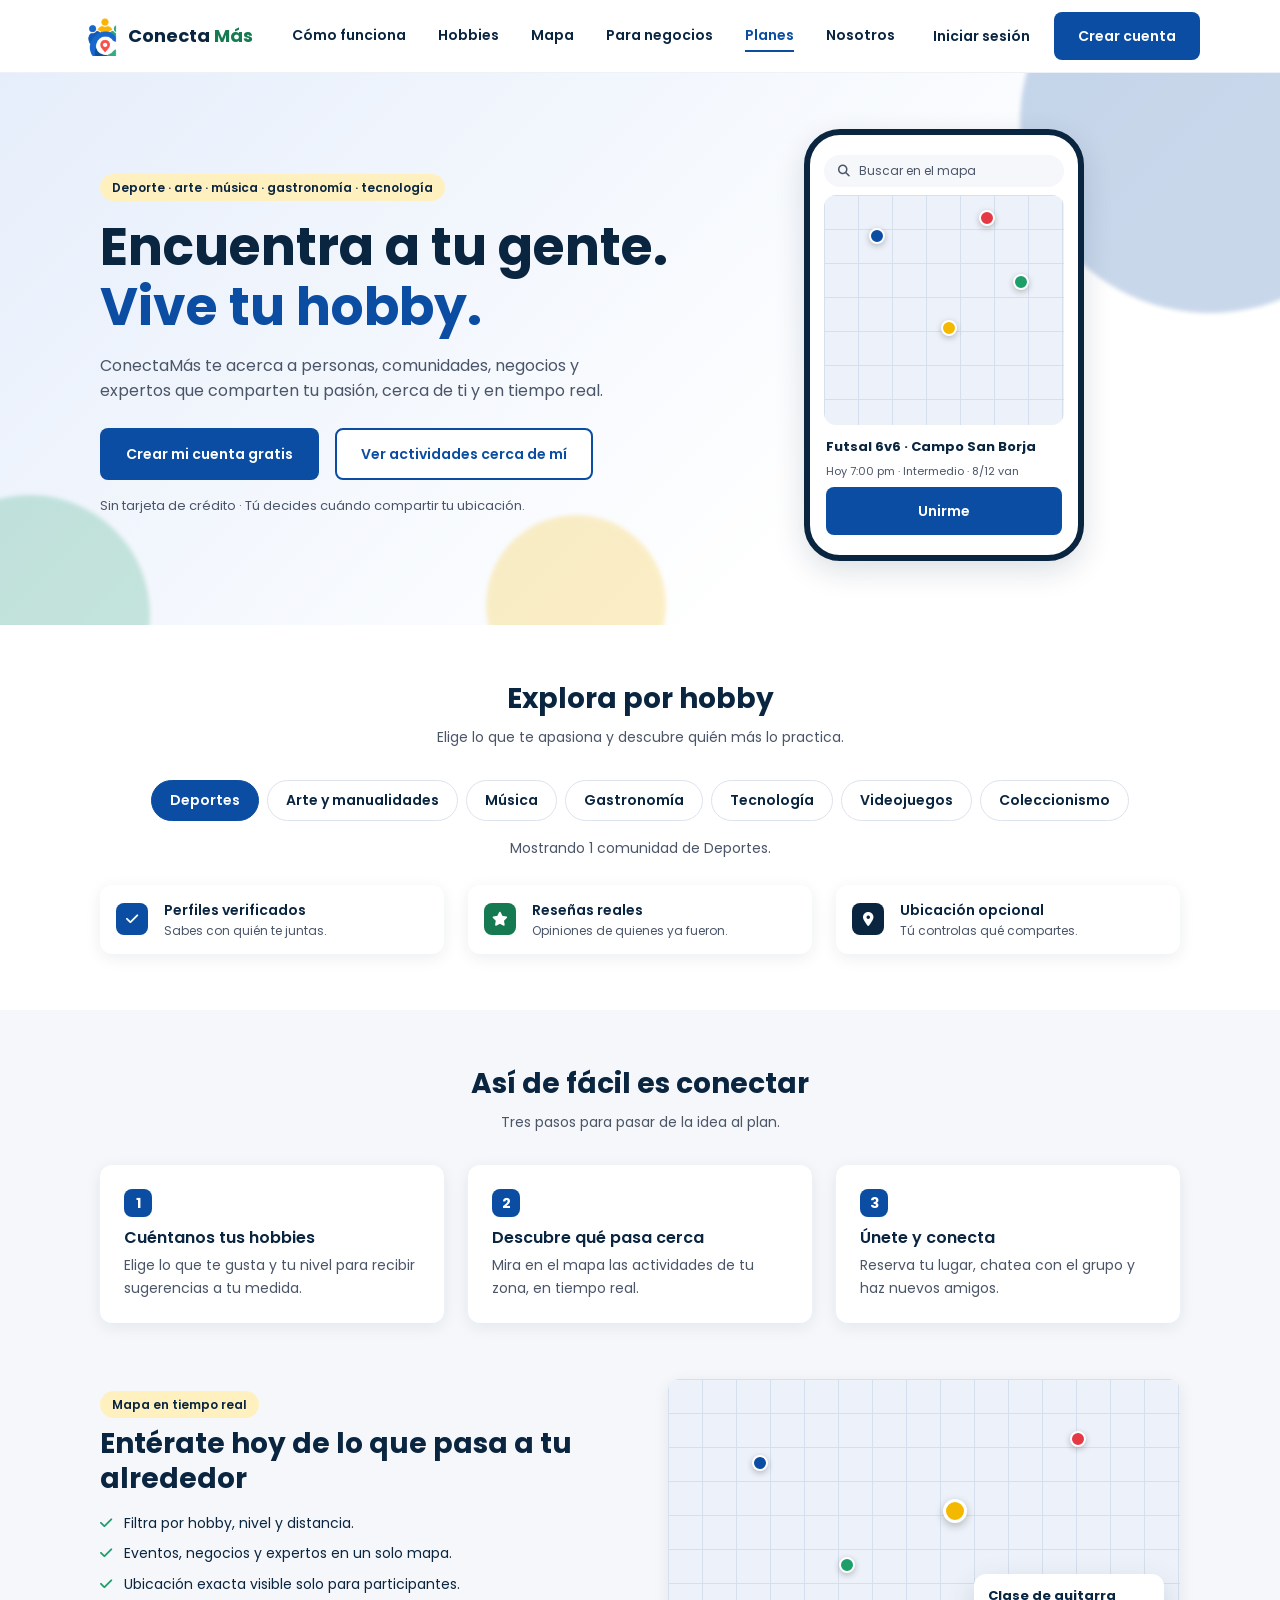
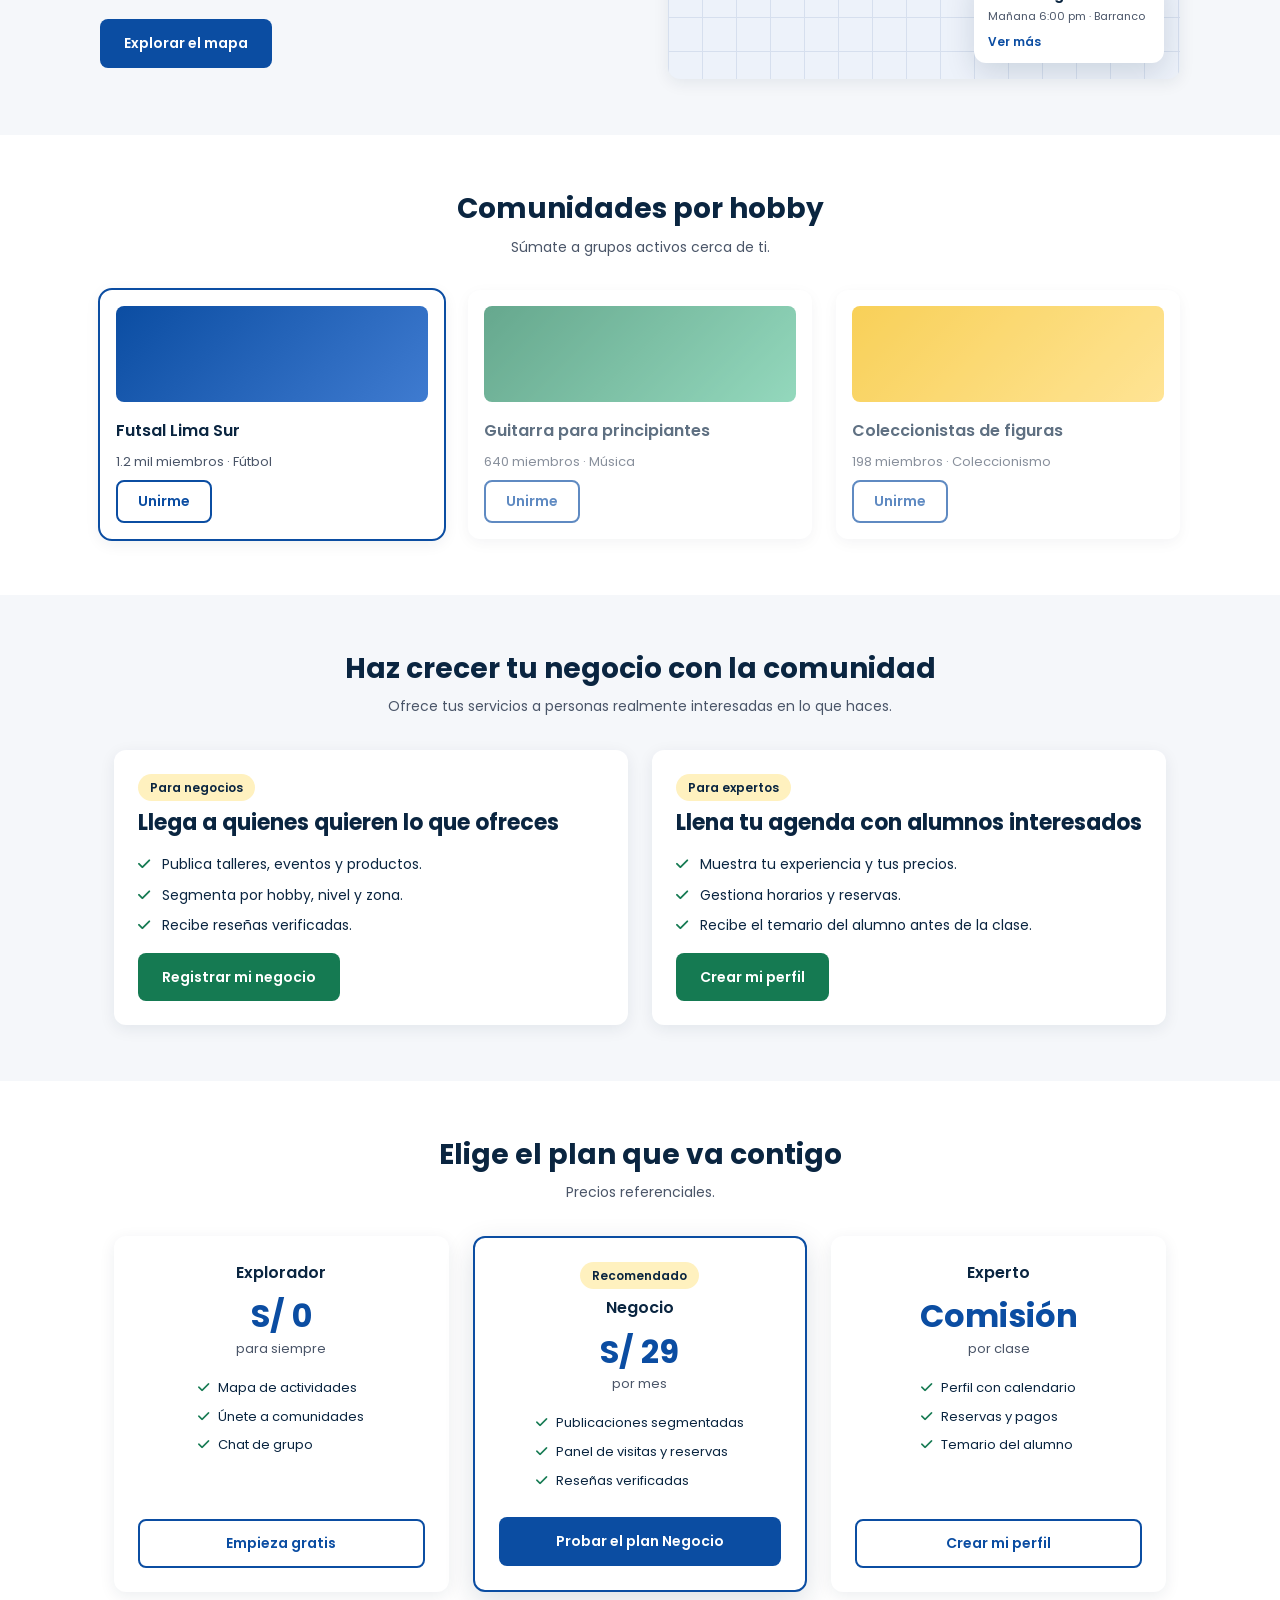
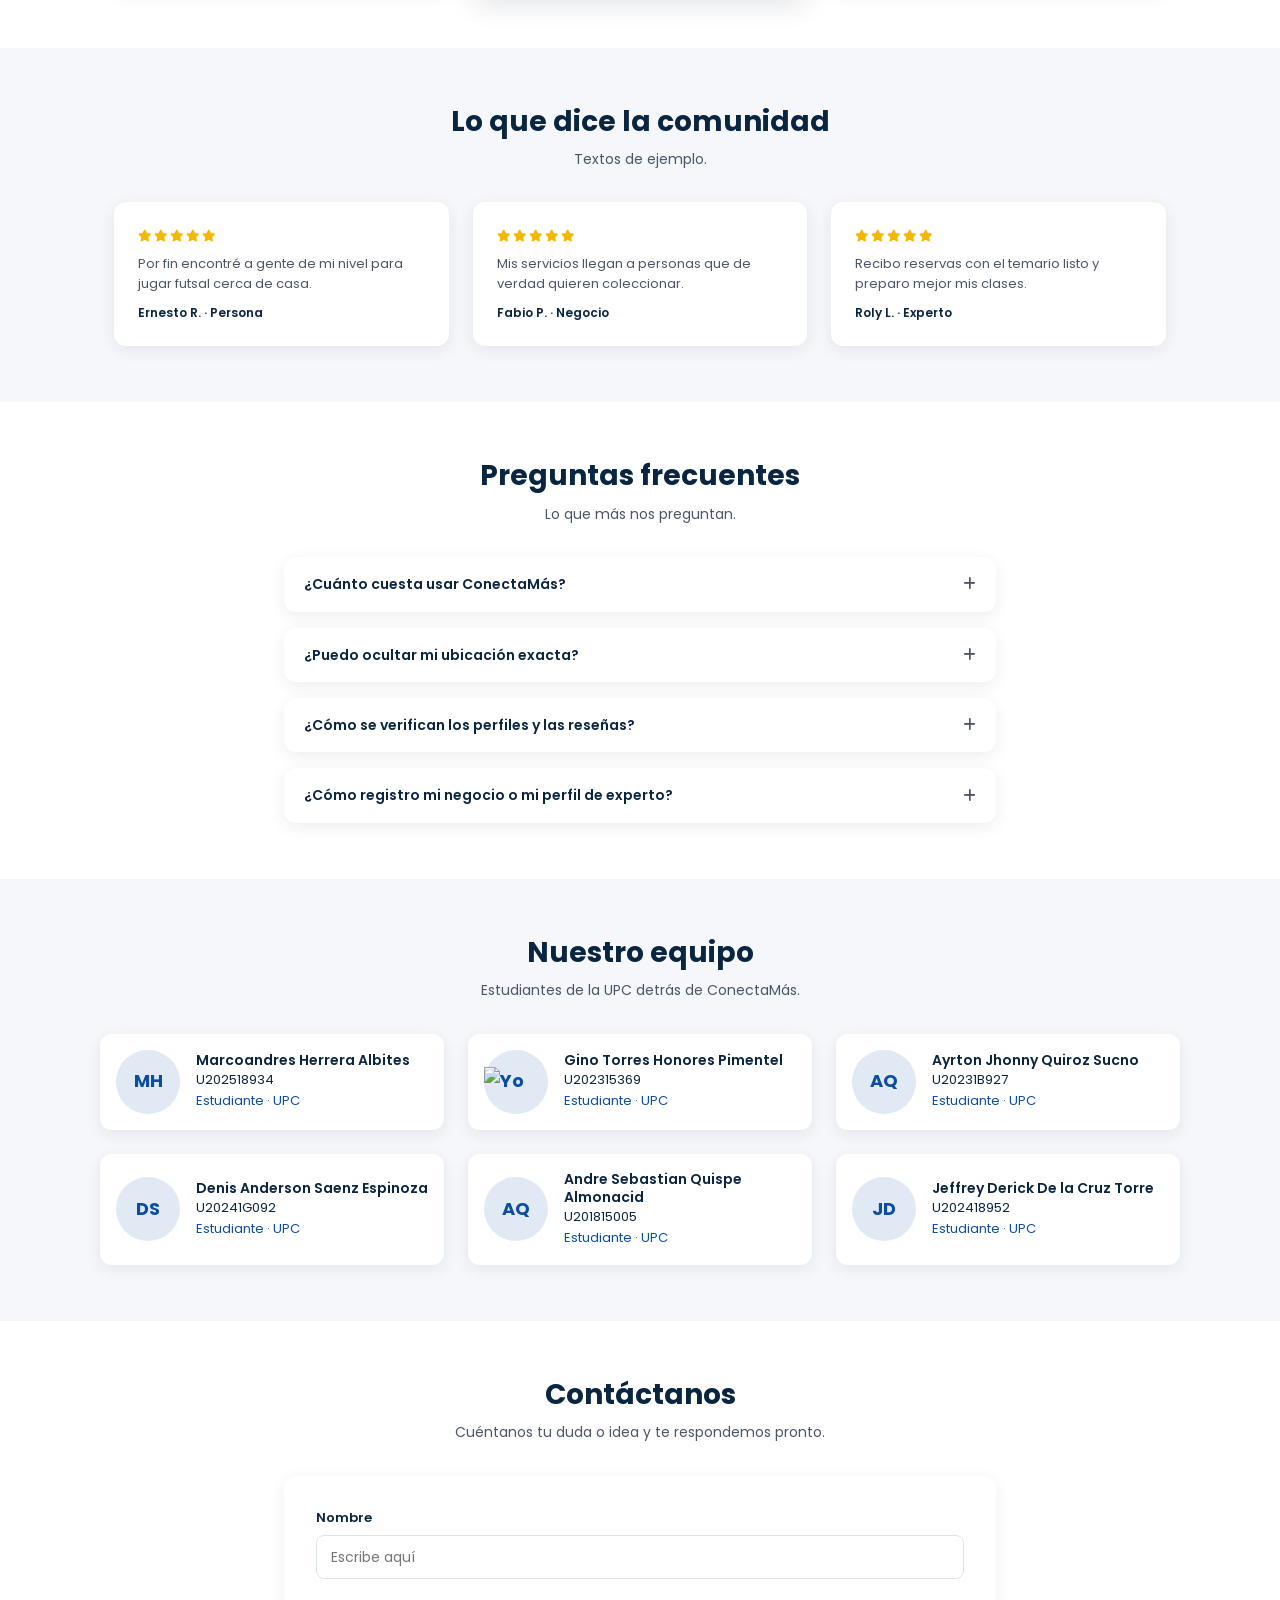
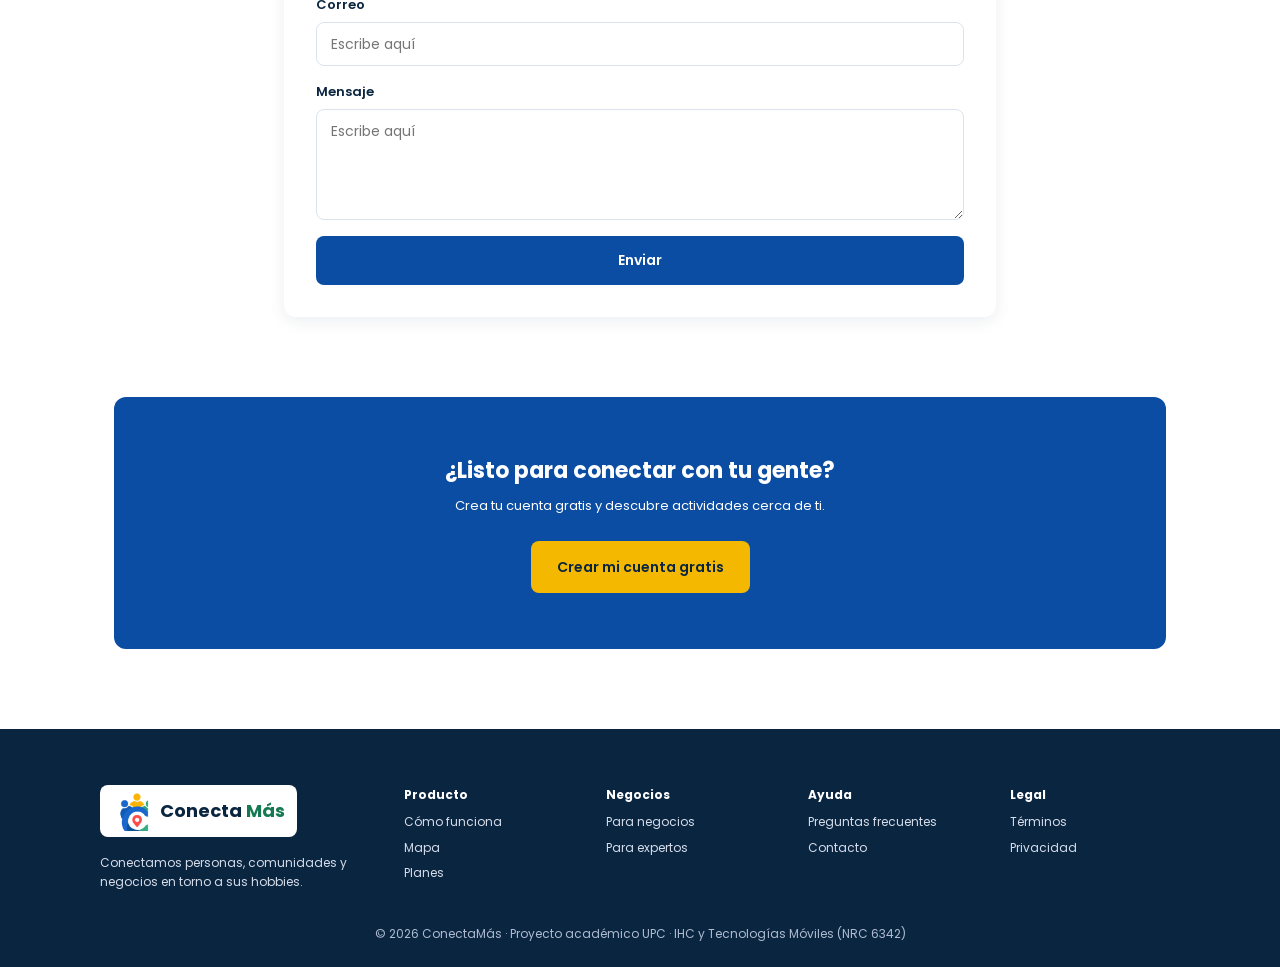
==== index.html @ 8b6cf45e "Update team member information in index.html" ====
<!DOCTYPE html>
<html lang="es">
<head>
  <meta charset="UTF-8">
  <meta name="viewport" content="width=device-width, initial-scale=1">
  <title>ConectaMás | Encuentra a tu gente. Vive tu hobby.</title>
  <meta name="description" content="ConectaMás conecta a personas, comunidades, negocios y expertos que comparten tu pasión, cerca de ti y en tiempo real.">
  <link rel="icon" href="./public/assets/favicon.ico" sizes="any">

  <link rel="preconnect" href="https://fonts.googleapis.com">
  <link rel="preconnect" href="https://fonts.gstatic.com" crossorigin>
  <link href="https://fonts.googleapis.com/css2?family=Poppins:wght@400;600;700&display=swap" rel="stylesheet">
  <link rel="stylesheet" href="https://cdnjs.cloudflare.com/ajax/libs/font-awesome/6.5.1/css/all.min.css">

  <link rel="stylesheet" href="./public/assets/styles/styles.css">
</head>
<body>
  <a class="skip-link" href="#inicio">Saltar al contenido</a>

  <header class="navbar" id="navbar">
    <div class="navbar__inner">
      <a href="#inicio" class="brand" aria-label="ConectaMás, ir al inicio">
        <img src="./public/assets/images/logo-symbol.png" alt="" width="40" height="40">
        <span class="brand__text">Conecta<span>Más</span></span>
      </a>

      <nav class="menu" id="menu" aria-label="Navegación principal">
        <a href="#como-funciona" class="menu__link">Cómo funciona</a>
        <a href="#hobbies" class="menu__link">Hobbies</a>
        <a href="#mapa" class="menu__link">Mapa</a>
        <a href="#negocios" class="menu__link">Para negocios</a>
        <a href="#planes" class="menu__link">Planes</a>
        <a href="#nosotros" class="menu__link">Nosotros</a>
      </nav>

      <div class="navbar__actions">
        <a href="#contacto" class="link-text">Iniciar sesión</a>
        <button class="btn btn--primary" data-open-signup>Crear cuenta</button>
        <button class="hamburger" id="hamburger" aria-label="Abrir menú" aria-expanded="false" aria-controls="menu">
          <i class="fa-solid fa-bars"></i>
        </button>
      </div>
    </div>
  </header>

  <main>

    <section class="hero" id="inicio">
      <span class="blob blob--blue"></span>
      <span class="blob blob--yellow"></span>
      <span class="blob blob--green"></span>

      <div class="container hero__grid">
        <div class="hero__text">
          <span class="pill pill--yellow">Deporte · arte · música · gastronomía · tecnología</span>
          <h1 class="display">Encuentra a tu gente.<br><span class="text-blue">Vive tu hobby.</span></h1>
          <p class="lead">ConectaMás te acerca a personas, comunidades, negocios y expertos que comparten tu pasión, cerca de ti y en tiempo real.</p>
          <div class="hero__cta">
            <button class="btn btn--primary btn--lg" data-open-signup>Crear mi cuenta gratis</button>
            <a href="#mapa" class="btn btn--outline btn--lg">Ver actividades cerca de mí</a>
          </div>
          <p class="small muted">Sin tarjeta de crédito · Tú decides cuándo compartir tu ubicación.</p>
        </div>

        <div class="hero__visual" aria-hidden="true">
          <div class="phone">
            <div class="phone__search"><i class="fa-solid fa-magnifying-glass"></i> Buscar en el mapa</div>
            <div class="phone__map map-grid">
              <span class="pin pin--blue" style="top:18%;left:22%"></span>
              <span class="pin pin--red" style="top:10%;left:68%"></span>
              <span class="pin pin--green" style="top:38%;left:82%"></span>
              <span class="pin pin--yellow" style="top:58%;left:52%"></span>
            </div>
            <div class="phone__card">
              <strong>Futsal 6v6 · Campo San Borja</strong>
              <small>Hoy 7:00 pm · Intermedio · 8/12 van</small>
              <button class="btn btn--primary btn--block" tabindex="-1">Unirme</button>
            </div>
          </div>
        </div>
      </div>
    </section>

    <section class="section section--white" id="hobbies">
      <div class="container">
        <h2 class="section__title">Explora por hobby</h2>
        <p class="section__subtitle">Elige lo que te apasiona y descubre quién más lo practica.</p>

        <div class="chips" role="group" aria-label="Filtrar por hobby" id="hobbyChips">
          <button class="chip is-active" data-hobby="Deportes" aria-pressed="true">Deportes</button>
          <button class="chip" data-hobby="Arte" aria-pressed="false">Arte y manualidades</button>
          <button class="chip" data-hobby="Música" aria-pressed="false">Música</button>
          <button class="chip" data-hobby="Gastronomía" aria-pressed="false">Gastronomía</button>
          <button class="chip" data-hobby="Tecnología" aria-pressed="false">Tecnología</button>
          <button class="chip" data-hobby="Videojuegos" aria-pressed="false">Videojuegos</button>
          <button class="chip" data-hobby="Coleccionismo" aria-pressed="false">Coleccionismo</button>
        </div>
        <p class="chips__result" id="chipResult" aria-live="polite"></p>

        <div class="grid grid--3 benefits">
          <article class="card benefit">
            <span class="benefit__icon benefit__icon--blue"><i class="fa-solid fa-check"></i></span>
            <div><h3>Perfiles verificados</h3><p>Sabes con quién te juntas.</p></div>
          </article>
          <article class="card benefit">
            <span class="benefit__icon benefit__icon--green"><i class="fa-solid fa-star"></i></span>
            <div><h3>Reseñas reales</h3><p>Opiniones de quienes ya fueron.</p></div>
          </article>
          <article class="card benefit">
            <span class="benefit__icon benefit__icon--navy"><i class="fa-solid fa-location-dot"></i></span>
            <div><h3>Ubicación opcional</h3><p>Tú controlas qué compartes.</p></div>
          </article>
        </div>
      </div>
    </section>

    <section class="section section--gray" id="como-funciona">
      <div class="container">
        <h2 class="section__title">Así de fácil es conectar</h2>
        <p class="section__subtitle">Tres pasos para pasar de la idea al plan.</p>

        <div class="grid grid--3">
          <article class="card step">
            <span class="step__num">1</span>
            <h3>Cuéntanos tus hobbies</h3>
            <p>Elige lo que te gusta y tu nivel para recibir sugerencias a tu medida.</p>
          </article>
          <article class="card step">
            <span class="step__num">2</span>
            <h3>Descubre qué pasa cerca</h3>
            <p>Mira en el mapa las actividades de tu zona, en tiempo real.</p>
          </article>
          <article class="card step">
            <span class="step__num">3</span>
            <h3>Únete y conecta</h3>
            <p>Reserva tu lugar, chatea con el grupo y haz nuevos amigos.</p>
          </article>
        </div>

        <div class="grid grid--2 map-block" id="mapa">
          <div>
            <span class="pill pill--yellow">Mapa en tiempo real</span>
            <h2 class="h1">Entérate hoy de lo que pasa a tu alrededor</h2>
            <ul class="checklist">
              <li><i class="fa-solid fa-check"></i> Filtra por hobby, nivel y distancia.</li>
              <li><i class="fa-solid fa-check"></i> Eventos, negocios y expertos en un solo mapa.</li>
              <li><i class="fa-solid fa-check"></i> Ubicación exacta visible solo para participantes.</li>
            </ul>
            <a href="#hobbies" class="btn btn--primary">Explorar el mapa</a>
          </div>

          <div class="map map-grid" id="mapBox">
            <button class="pin pin--blue" style="top:28%;left:18%" data-title="Torneo de ajedrez" data-info="Sábado 4:00 pm · Parque Kennedy" aria-label="Evento: Torneo de ajedrez"></button>
            <button class="pin pin--green" style="top:62%;left:35%" data-title="Cerámica Taller Lima" data-info="Negocio · 2×1 hasta el 30/10" aria-label="Negocio: Cerámica Taller Lima"></button>
            <button class="pin pin--yellow" style="top:44%;left:56%" data-title="Clase de guitarra" data-info="Mañana 6:00 pm · Barranco" aria-label="Experto: Clase de guitarra"></button>
            <button class="pin pin--red" style="top:20%;left:80%" data-title="Punto de encuentro" data-info="Parque de la Exposición" aria-label="Punto de interés"></button>
            <div class="map__card" id="mapCard" aria-live="polite">
              <strong id="mapCardTitle">Clase de guitarra</strong>
              <small id="mapCardInfo">Mañana 6:00 pm · Barranco</small>
              <a href="#comunidades">Ver más</a>
            </div>
          </div>
        </div>
      </div>
    </section>

    <section class="section section--white" id="comunidades">
      <div class="container">
        <h2 class="section__title">Comunidades por hobby</h2>
        <p class="section__subtitle">Súmate a grupos activos cerca de ti.</p>

        <div class="grid grid--3" id="communityGrid">
          <article class="card community" data-hobby="Deportes">
            <div class="community__banner community__banner--blue"></div>
            <div class="community__body">
              <h3>Futsal Lima Sur</h3>
              <p class="small muted">1.2 mil miembros · Fútbol</p>
              <button class="btn btn--outline btn--sm">Unirme</button>
            </div>
          </article>
          <article class="card community" data-hobby="Música">
            <div class="community__banner community__banner--green"></div>
            <div class="community__body">
              <h3>Guitarra para principiantes</h3>
              <p class="small muted">640 miembros · Música</p>
              <button class="btn btn--outline btn--sm">Unirme</button>
            </div>
          </article>
          <article class="card community" data-hobby="Coleccionismo">
            <div class="community__banner community__banner--yellow"></div>
            <div class="community__body">
              <h3>Coleccionistas de figuras</h3>
              <p class="small muted">198 miembros · Coleccionismo</p>
              <button class="btn btn--outline btn--sm">Unirme</button>
            </div>
          </article>
        </div>
      </div>
    </section>

    <section class="section section--gray" id="negocios">
      <div class="container container--md">
        <h2 class="section__title">Haz crecer tu negocio con la comunidad</h2>
        <p class="section__subtitle">Ofrece tus servicios a personas realmente interesadas en lo que haces.</p>

        <div class="grid grid--2">
          <article class="card offer">
            <span class="pill pill--yellow">Para negocios</span>
            <h3 class="h2">Llega a quienes quieren lo que ofreces</h3>
            <ul class="checklist checklist--green">
              <li><i class="fa-solid fa-check"></i> Publica talleres, eventos y productos.</li>
              <li><i class="fa-solid fa-check"></i> Segmenta por hobby, nivel y zona.</li>
              <li><i class="fa-solid fa-check"></i> Recibe reseñas verificadas.</li>
            </ul>
            <a href="#contacto" class="btn btn--green">Registrar mi negocio</a>
          </article>
          <article class="card offer">
            <span class="pill pill--yellow">Para expertos</span>
            <h3 class="h2">Llena tu agenda con alumnos interesados</h3>
            <ul class="checklist checklist--green">
              <li><i class="fa-solid fa-check"></i> Muestra tu experiencia y tus precios.</li>
              <li><i class="fa-solid fa-check"></i> Gestiona horarios y reservas.</li>
              <li><i class="fa-solid fa-check"></i> Recibe el temario del alumno antes de la clase.</li>
            </ul>
            <a href="#contacto" class="btn btn--green">Crear mi perfil</a>
          </article>
        </div>
      </div>
    </section>

    <section class="section section--white" id="planes">
      <div class="container container--md">
        <h2 class="section__title">Elige el plan que va contigo</h2>
        <p class="section__subtitle">Precios referenciales.</p>

        <div class="grid grid--3 plans">
          <article class="card plan">
            <h3>Explorador</h3>
            <p class="plan__price">S/ 0</p>
            <p class="small muted">para siempre</p>
            <ul class="plan__list">
              <li><i class="fa-solid fa-check"></i> Mapa de actividades</li>
              <li><i class="fa-solid fa-check"></i> Únete a comunidades</li>
              <li><i class="fa-solid fa-check"></i> Chat de grupo</li>
            </ul>
            <button class="btn btn--outline btn--block" data-open-signup>Empieza gratis</button>
          </article>

          <article class="card plan plan--featured">
            <span class="pill pill--yellow plan__tag">Recomendado</span>
            <h3>Negocio</h3>
            <p class="plan__price">S/ 29</p>
            <p class="small muted">por mes</p>
            <ul class="plan__list">
              <li><i class="fa-solid fa-check"></i> Publicaciones segmentadas</li>
              <li><i class="fa-solid fa-check"></i> Panel de visitas y reservas</li>
              <li><i class="fa-solid fa-check"></i> Reseñas verificadas</li>
            </ul>
            <a href="#contacto" class="btn btn--primary btn--block">Probar el plan Negocio</a>
          </article>

          <article class="card plan">
            <h3>Experto</h3>
            <p class="plan__price">Comisión</p>
            <p class="small muted">por clase</p>
            <ul class="plan__list">
              <li><i class="fa-solid fa-check"></i> Perfil con calendario</li>
              <li><i class="fa-solid fa-check"></i> Reservas y pagos</li>
              <li><i class="fa-solid fa-check"></i> Temario del alumno</li>
            </ul>
            <a href="#contacto" class="btn btn--outline btn--block">Crear mi perfil</a>
          </article>
        </div>
      </div>
    </section>

    <section class="section section--gray" id="comunidad">
      <div class="container container--md">
        <h2 class="section__title">Lo que dice la comunidad</h2>
        <p class="section__subtitle">Textos de ejemplo.</p>

        <div class="grid grid--3">
          <figure class="card testimonial">
            <div class="stars" aria-label="5 de 5 estrellas"><i class="fa-solid fa-star"></i><i class="fa-solid fa-star"></i><i class="fa-solid fa-star"></i><i class="fa-solid fa-star"></i><i class="fa-solid fa-star"></i></div>
            <blockquote>Por fin encontré a gente de mi nivel para jugar futsal cerca de casa.</blockquote>
            <figcaption>Ernesto R. · Persona</figcaption>
          </figure>
          <figure class="card testimonial">
            <div class="stars" aria-label="5 de 5 estrellas"><i class="fa-solid fa-star"></i><i class="fa-solid fa-star"></i><i class="fa-solid fa-star"></i><i class="fa-solid fa-star"></i><i class="fa-solid fa-star"></i></div>
            <blockquote>Mis servicios llegan a personas que de verdad quieren coleccionar.</blockquote>
            <figcaption>Fabio P. · Negocio</figcaption>
          </figure>
          <figure class="card testimonial">
            <div class="stars" aria-label="5 de 5 estrellas"><i class="fa-solid fa-star"></i><i class="fa-solid fa-star"></i><i class="fa-solid fa-star"></i><i class="fa-solid fa-star"></i><i class="fa-solid fa-star"></i></div>
            <blockquote>Recibo reservas con el temario listo y preparo mejor mis clases.</blockquote>
            <figcaption>Roly L. · Experto</figcaption>
          </figure>
        </div>
      </div>
    </section>

    <section class="section section--white" id="ayuda">
      <div class="container container--sm">
        <h2 class="section__title">Preguntas frecuentes</h2>
        <p class="section__subtitle">Lo que más nos preguntan.</p>

        <div class="faq" id="faq">
          <div class="faq__item">
            <button class="faq__q" aria-expanded="false" aria-controls="faq-1" id="faq-btn-1">¿Cuánto cuesta usar ConectaMás? <i class="fa-solid fa-plus"></i></button>
            <div class="faq__a" id="faq-1" role="region" aria-labelledby="faq-btn-1" hidden><p>Para personas es gratis. Los negocios y expertos pueden elegir un plan según lo que necesiten.</p></div>
          </div>
          <div class="faq__item">
            <button class="faq__q" aria-expanded="false" aria-controls="faq-2" id="faq-btn-2">¿Puedo ocultar mi ubicación exacta? <i class="fa-solid fa-plus"></i></button>
            <div class="faq__a" id="faq-2" role="region" aria-labelledby="faq-btn-2" hidden><p>Sí. Tú decides cuándo compartirla y los demás solo verán una zona aproximada, no tu ubicación exacta.</p></div>
          </div>
          <div class="faq__item">
            <button class="faq__q" aria-expanded="false" aria-controls="faq-3" id="faq-btn-3">¿Cómo se verifican los perfiles y las reseñas? <i class="fa-solid fa-plus"></i></button>
            <div class="faq__a" id="faq-3" role="region" aria-labelledby="faq-btn-3" hidden><p>Enviamos un código a tu correo y a tu teléfono. Las reseñas solo las pueden dejar quienes asistieron a la actividad.</p></div>
          </div>
          <div class="faq__item">
            <button class="faq__q" aria-expanded="false" aria-controls="faq-4" id="faq-btn-4">¿Cómo registro mi negocio o mi perfil de experto? <i class="fa-solid fa-plus"></i></button>
            <div class="faq__a" id="faq-4" role="region" aria-labelledby="faq-btn-4" hidden><p>Crea tu cuenta, elige «Para negocios» o «Para expertos» y completa tu perfil. Si tienes dudas, escríbenos desde Contáctanos.</p></div>
          </div>
        </div>
      </div>
    </section>


    <section class="section section--gray" id="nosotros">
      <div class="container">
        <h2 class="section__title">Nuestro equipo</h2>
        <p class="section__subtitle">Estudiantes de la UPC detrás de ConectaMás.</p>

        <div class="grid grid--3 team">
          <article class="card member"><span class="avatar" aria-hidden="true">MH</span><div><h3>Marcoandres Herrera Albites</h3><p class="small">U202518934</p><p class="small text-blue">Estudiante · UPC</p></div></article>
          <article class="card member"><span class="avatar" aria-hidden="true"><img src="assets/images/Sebastian.png" alt="Yo" width="600"></span><div><h3>Gino Torres Honores Pimentel</h3><p class="small">U202315369</p><p class="small text-blue">Estudiante · UPC</p></div></article>
          <article class="card member"><span class="avatar" aria-hidden="true">AQ</span><div><h3>Ayrton Jhonny Quiroz Sucno</h3><p class="small">U20231B927</p><p class="small text-blue">Estudiante · UPC</p></div></article>
          <article class="card member"><span class="avatar" aria-hidden="true">DS</span><div><h3>Denis Anderson Saenz Espinoza</h3><p class="small">U20241G092</p><p class="small text-blue">Estudiante · UPC</p></div></article>
          <article class="card member"><span class="avatar" aria-hidden="true">AQ</span><div><h3>Andre Sebastian Quispe Almonacid</h3><p class="small">U201815005</p><p class="small text-blue">Estudiante · UPC</p></div></article>
          <article class="card member"><span class="avatar" aria-hidden="true">JD</span><div><h3>Jeffrey Derick De la Cruz Torre</h3><p class="small">U202418952</p><p class="small text-blue">Estudiante · UPC</p></div></article>
        </div>
      </div>
    </section>

    <section class="section section--white" id="contacto">
      <div class="container container--sm">
        <h2 class="section__title">Contáctanos</h2>
        <p class="section__subtitle">Cuéntanos tu duda o idea y te respondemos pronto.</p>

        <form class="card form" id="contactForm" novalidate>
          <div class="field">
            <label for="cName">Nombre</label>
            <input type="text" id="cName" name="nombre" placeholder="Escribe aquí" autocomplete="name" required>
            <small class="field__error" id="cNameErr"></small>
          </div>
          <div class="field">
            <label for="cEmail">Correo</label>
            <input type="email" id="cEmail" name="correo" placeholder="Escribe aquí" autocomplete="email" required>
            <small class="field__error" id="cEmailErr"></small>
          </div>
          <div class="field">
            <label for="cMsg">Mensaje</label>
            <textarea id="cMsg" name="mensaje" rows="4" placeholder="Escribe aquí" required></textarea>
            <small class="field__error" id="cMsgErr"></small>
          </div>
          <button type="submit" class="btn btn--primary btn--block">Enviar</button>
          <p class="form__ok" id="contactOk" role="status" hidden><i class="fa-solid fa-circle-check"></i> ¡Gracias! Recibimos tu mensaje.</p>
        </form>
      </div>
    </section>

    <section class="section section--white section--tight">
      <div class="container container--md">
        <div class="cta-final">
          <h2>¿Listo para conectar con tu gente?</h2>
          <p>Crea tu cuenta gratis y descubre actividades cerca de ti.</p>
          <button class="btn btn--accent btn--lg" data-open-signup>Crear mi cuenta gratis</button>
        </div>
      </div>
    </section>
  </main>


  <footer class="footer">
    <div class="container footer__grid">
      <div class="footer__brand">
        <a href="#inicio" class="brand brand--footer" aria-label="ConectaMás">
          <img src="./public/assets/images/logo-symbol.png" alt="" width="36" height="36">
          <span class="brand__text">Conecta<span>Más</span></span>
        </a>
        <p>Conectamos personas, comunidades y negocios en torno a sus hobbies.</p>
      </div>
      <div>
        <h4>Producto</h4>
        <a href="#como-funciona">Cómo funciona</a>
        <a href="#mapa">Mapa</a>
        <a href="#planes">Planes</a>
      </div>
      <div>
        <h4>Negocios</h4>
        <a href="#negocios">Para negocios</a>
        <a href="#negocios">Para expertos</a>
      </div>
      <div>
        <h4>Ayuda</h4>
        <a href="#ayuda">Preguntas frecuentes</a>
        <a href="#contacto">Contacto</a>
      </div>
      <div>
        <h4>Legal</h4>
        <a href="#inicio">Términos</a>
        <a href="#inicio">Privacidad</a>
      </div>
    </div>
    <p class="footer__copy">© 2026 ConectaMás · Proyecto académico UPC · IHC y Tecnologías Móviles (NRC 6342)</p>
  </footer>

  <dialog class="modal" id="signupModal" aria-labelledby="signupTitle">
    <form class="form" id="signupForm" method="dialog" novalidate>
      <button type="button" class="modal__close" id="signupClose" aria-label="Cerrar"><i class="fa-solid fa-xmark"></i></button>
      <h2 id="signupTitle" class="h1">Crea tu cuenta</h2>
      <div class="field">
        <label for="sName">Nombre completo</label>
        <input type="text" id="sName" placeholder="Escribe aquí" autocomplete="name" required>
        <small class="field__error" id="sNameErr"></small>
      </div>
      <div class="field">
        <label for="sEmail">Correo</label>
        <input type="email" id="sEmail" placeholder="Escribe aquí" autocomplete="email" required>
        <small class="field__error" id="sEmailErr"></small>
      </div>
      <div class="field">
        <label for="sPass">Contraseña</label>
        <input type="password" id="sPass" placeholder="Mínimo 8 caracteres" autocomplete="new-password" required>
        <small class="field__error" id="sPassErr"></small>
      </div>
      <div class="field">
        <label for="sPass2">Confirmar contraseña</label>
        <input type="password" id="sPass2" placeholder="Repite tu contraseña" autocomplete="new-password" required>
        <small class="field__error" id="sPass2Err"></small>
      </div>
      <button type="submit" class="btn btn--primary btn--block">Crear cuenta</button>
      <p class="form__ok" id="signupOk" role="status" hidden><i class="fa-solid fa-circle-check"></i> ¡Listo! Tu cuenta de ejemplo fue creada.</p>
    </form>
  </dialog>

  <script src="./public/assets/scripts/main.js"></script>
</body>
</html>
---- public/assets/styles/styles.css ----
:root {

  --blue: #0B4DA2;
  --blue-light: #3F7BD0;
  --navy: #0A2540;
  --yellow: #F5B800;
  --green: #1E9E6A;
  --green-dark: #157A52;
  --red: #E63946;
  --white: #FFFFFF;
  --gray-light: #F5F7FA;
  --gray-text: #4A5568;
  --border: #DDE3EC;
  --hero-from: #E6EEFB;

  --space-xs: 4px;
  --space-sm: 8px;
  --space-md: 16px;
  --space-lg: 24px;
  --space-xl: 32px;
  --space-2xl: 56px;
  --space-3xl: 80px;


  --radius: 8px;
  --radius-card: 12px;
  --shadow: 0 4px 16px rgba(10, 37, 64, .08);
  --shadow-lg: 0 10px 30px rgba(10, 37, 64, .14);
  --transition: 250ms ease;
}


*, *::before, *::after { box-sizing: border-box; }
html { scroll-behavior: smooth; scroll-padding-top: 80px; }
body {
  margin: 0;
  font-family: 'Poppins', system-ui, -apple-system, 'Segoe UI', Roboto, sans-serif;
  font-size: 16px;
  line-height: 1.6;
  color: var(--navy);
  background: var(--white);
  -webkit-font-smoothing: antialiased;
}
img { max-width: 100%; height: auto; display: block; }
h1, h2, h3, h4, p, ul, figure, blockquote { margin: 0; }
ul { padding: 0; list-style: none; }
a { color: var(--blue); }
button, input, textarea { font: inherit; color: inherit; }
button { cursor: pointer; }
:focus-visible { outline: 3px solid var(--yellow); outline-offset: 2px; }

.skip-link {
  position: absolute; left: -999px; top: 8px; z-index: 200;
  background: var(--navy); color: #fff; padding: 8px 16px; border-radius: var(--radius);
}
.skip-link:focus { left: 8px; }


.container { width: 100%; max-width: 1240px; margin: 0 auto; padding: 0 var(--space-3xl); }
.container--md { max-width: 1100px; padding: 0 var(--space-lg); }
.container--sm { max-width: 760px; padding: 0 var(--space-lg); }
.text-blue { color: var(--blue); }
.muted { color: var(--gray-text); }
.small { font-size: 13px; }


.display { font-size: 52px; line-height: 60px; font-weight: 700; margin: var(--space-md) 0; }
.h1 { font-size: 34px; line-height: 1.25; font-weight: 700; }
.h2 { font-size: 22px; line-height: 1.3; font-weight: 700; margin: var(--space-sm) 0 var(--space-md); }
h3 { font-size: 16px; font-weight: 600; }
.lead { font-size: 16px; color: var(--gray-text); max-width: 520px; margin-bottom: var(--space-lg); }


.btn {
  display: inline-flex; align-items: center; justify-content: center;
  min-height: 44px; padding: 11px 22px;
  font-weight: 600; font-size: 14px; text-decoration: none;
  border: 2px solid transparent; border-radius: var(--radius);
  transition: background var(--transition), transform var(--transition), box-shadow var(--transition), color var(--transition);
}
.btn:hover { transform: translateY(-1px); box-shadow: var(--shadow); }
.btn:active { transform: translateY(0); }
.btn--primary { background: var(--blue); color: #fff; }
.btn--primary:hover { background: #0a4390; }
.btn--green { background: var(--green-dark); color: #fff; }
.btn--green:hover { background: #106342; }
.btn--outline { background: #fff; color: var(--blue); border-color: var(--blue); }
.btn--outline:hover { background: #EEF4FD; }
.btn--accent { background: var(--yellow); color: var(--navy); }
.btn--accent:hover { background: #ffc61a; }
.btn--lg { padding: 13px 24px; font-size: 14px; }
.btn--sm { padding: 8px 20px; min-height: 40px; }
.btn--block { width: 100%; }

.link-text { font-weight: 600; font-size: 14px; color: var(--navy); text-decoration: none; }
.link-text:hover { text-decoration: underline; color: var(--blue-light); }

.pill {
  display: inline-block; padding: 4px 12px; border-radius: 999px;
  font-size: 12px; font-weight: 600;
}
.pill--yellow { background: #FFF1BF; color: var(--navy); }


.navbar {
  position: sticky; top: 0; z-index: 100;
  background: #fff; border-bottom: 1px solid #EEF1F6;
}
.navbar__inner {
  max-width: 1440px; margin: 0 auto; padding: 12px var(--space-3xl);
  display: flex; align-items: center; justify-content: space-between; gap: var(--space-lg);
}
.brand { display: flex; align-items: center; gap: var(--space-sm); text-decoration: none; }
.brand img { width: 40px; height: 40px; object-fit: contain; }
.brand__text { font-weight: 700; font-size: 18px; color: var(--navy); }
.brand__text span { color: var(--green-dark); margin-left: 4px; }

.menu { display: flex; gap: var(--space-xl); }
.menu__link {
  font-size: 14px; font-weight: 600; color: var(--navy); text-decoration: none;
  padding: 4px 0; border-bottom: 2px solid transparent; transition: color var(--transition);
}
.menu__link:hover { color: var(--blue-light); text-decoration: underline; }
.menu__link.is-active { color: var(--blue); border-bottom-color: var(--blue); }

.navbar__actions { display: flex; align-items: center; gap: var(--space-lg); }
.hamburger {
  display: none; background: none; border: 0; font-size: 22px;
  width: 44px; height: 44px; border-radius: var(--radius); color: var(--navy);
}


.hero {
  position: relative; overflow: hidden;
  background: linear-gradient(135deg, var(--hero-from) 0%, #fff 70%);
  padding: var(--space-2xl) 0 64px;
}
.hero__grid { position: relative; z-index: 1; display: grid; grid-template-columns: 1.1fr .9fr; align-items: center; gap: var(--space-xl); }
.hero__cta { display: flex; flex-wrap: wrap; gap: var(--space-md); margin-bottom: var(--space-md); }

.blob { position: absolute; border-radius: 50%; filter: blur(2px); opacity: .22; z-index: 0; }
.blob--blue { width: 380px; height: 380px; background: var(--blue); right: -120px; top: -140px; }
.blob--yellow { width: 180px; height: 180px; background: var(--yellow); left: 38%; bottom: -70px; }
.blob--green { width: 240px; height: 240px; background: var(--green); left: -90px; bottom: -110px; }


.hero__visual { display: flex; justify-content: center; }
.phone {
  width: 280px; padding: 14px; background: #fff;
  border: 6px solid var(--navy); border-radius: 36px; box-shadow: var(--shadow-lg);
  display: flex; flex-direction: column; gap: var(--space-sm);
}
.phone__search {
  background: var(--gray-light); border-radius: 999px; padding: 6px 14px;
  font-size: 12px; color: var(--gray-text); margin-top: 6px;
}
.phone__search i { margin-right: 6px; }
.phone__map { position: relative; height: 230px; border-radius: var(--radius-card); }
.phone__card { display: flex; flex-direction: column; gap: 6px; padding: 4px 2px 6px; }
.phone__card strong { font-size: 13px; }
.phone__card small { font-size: 11px; color: var(--gray-text); }


.map-grid {
  background-color: #EDF2FA;
  background-image:
    linear-gradient(#D6DFEE 1px, transparent 1px),
    linear-gradient(90deg, #D6DFEE 1px, transparent 1px);
  background-size: 34px 34px;
}
.pin {
  position: absolute; width: 16px; height: 16px; padding: 0;
  border-radius: 50%; border: 2px solid #fff; box-shadow: 0 2px 6px rgba(0,0,0,.25);
  transform: translate(-50%, -50%);
}
.pin--blue { background: var(--blue); }
.pin--green { background: var(--green); }
.pin--yellow { background: var(--yellow); }
.pin--red { background: var(--red); }
button.pin { transition: transform var(--transition); }
button.pin:hover, button.pin.is-active { transform: translate(-50%, -50%) scale(1.5); }

.section { padding: var(--space-2xl) 0; }
.section--tight { padding: var(--space-lg) 0 var(--space-3xl); }
.section--white { background: #fff; }
.section--gray { background: var(--gray-light); }
.section__title { font-size: 28px; line-height: 1.3; font-weight: 700; text-align: center; }
.section__subtitle { text-align: center; color: var(--gray-text); font-size: 14px; margin: var(--space-sm) 0 var(--space-xl); }

.grid { display: grid; gap: var(--space-lg); }
.grid--2 { grid-template-columns: repeat(2, 1fr); }
.grid--3 { grid-template-columns: repeat(3, 1fr); }

.card { background: #fff; border-radius: var(--radius-card); box-shadow: var(--shadow); padding: var(--space-lg); }

.chips { display: flex; flex-wrap: wrap; justify-content: center; gap: var(--space-sm); }
.chip {
  padding: 8px 18px; border-radius: 999px; background: #fff; color: var(--navy);
  border: 1px solid var(--border); font-size: 14px; font-weight: 600;
  transition: all var(--transition);
}
.chip:hover { border-color: var(--blue); }
.chip.is-active { background: var(--blue); border-color: var(--blue); color: #fff; }
.chips__result { text-align: center; min-height: 24px; margin: var(--space-md) 0 var(--space-lg); font-size: 14px; color: var(--gray-text); }

.benefit { display: flex; align-items: center; gap: var(--space-md); padding: 14px var(--space-md); }
.benefit h3 { font-size: 14px; }
.benefit p { font-size: 12px; color: var(--gray-text); }
.benefit__icon {
  flex: none; width: 32px; height: 32px; border-radius: var(--radius);
  display: grid; place-items: center; color: #fff; font-size: 14px;
}
.benefit__icon--blue { background: var(--blue); }
.benefit__icon--green { background: var(--green-dark); }
.benefit__icon--navy { background: var(--navy); }

.step__num {
  display: inline-grid; place-items: center; width: 28px; height: 28px;
  background: var(--blue); color: #fff; border-radius: var(--radius);
  font-weight: 700; font-size: 14px; margin-bottom: var(--space-sm);
}
.step p { font-size: 14px; color: var(--gray-text); margin-top: 4px; }

.map-block { align-items: center; margin-top: var(--space-2xl); gap: var(--space-2xl); }
.map-block .h1 { font-size: 28px; margin: var(--space-sm) 0 var(--space-md); }
.checklist { display: grid; gap: var(--space-sm); margin-bottom: var(--space-lg); font-size: 14px; }
.checklist i { color: var(--green); margin-right: var(--space-sm); }
.checklist--green i { color: var(--green-dark); }
.map { position: relative; height: 300px; border-radius: var(--radius-card); box-shadow: var(--shadow); overflow: hidden; }
.map__card {
  position: absolute; right: 16px; bottom: 16px; width: 190px;
  background: #fff; border-radius: var(--radius-card); box-shadow: var(--shadow-lg);
  padding: 12px 14px; display: flex; flex-direction: column; gap: 2px;
}
.map__card strong { font-size: 13px; }
.map__card small { font-size: 11px; color: var(--gray-text); }
.map__card a { font-size: 12px; font-weight: 600; text-decoration: none; margin-top: 4px; }
.map__card a:hover { text-decoration: underline; color: var(--blue-light); }

.community { padding: 0; overflow: hidden; display: flex; flex-direction: column; transition: transform var(--transition), box-shadow var(--transition); }
.community:hover { transform: translateY(-3px); box-shadow: var(--shadow-lg); }
.community.is-dimmed { opacity: .65; }
.community.is-match { outline: 2px solid var(--blue); }
.community__banner { height: 96px; margin: var(--space-md) var(--space-md) 0; border-radius: var(--radius); }
.community__banner--blue { background: linear-gradient(135deg, #0B4DA2, #3F7BD0); }
.community__banner--green { background: linear-gradient(135deg, #157A52, #5BC49A); }
.community__banner--yellow { background: linear-gradient(135deg, #F5B800, #FFD65C); }
.community__body { padding: var(--space-md); display: flex; flex-direction: column; gap: var(--space-sm); align-items: flex-start; }


.offer { display: flex; flex-direction: column; align-items: flex-start; }
.offer .btn { margin-top: auto; }
.offer .checklist { margin-bottom: var(--space-md); }


.plans { align-items: stretch; }
.plan { text-align: center; display: flex; flex-direction: column; align-items: center; gap: 2px; position: relative; padding: var(--space-lg); }
.plan__price { font-size: 32px; font-weight: 700; color: var(--blue); line-height: 1.3; margin-top: var(--space-sm); }
.plan__list { display: grid; gap: var(--space-sm); font-size: 13px; margin: var(--space-md) 0 var(--space-lg); text-align: left; }
.plan__list i { color: var(--green-dark); margin-right: 6px; }
.plan .btn { margin-top: auto; }
.plan--featured { border: 2px solid var(--blue); box-shadow: var(--shadow-lg); }
.plan__tag { margin-bottom: 4px; }

.testimonial { display: flex; flex-direction: column; gap: var(--space-sm); }
.stars { color: var(--yellow); font-size: 12px; letter-spacing: 2px; }
.testimonial blockquote { font-size: 13px; color: var(--gray-text); }
.testimonial figcaption { font-size: 12px; font-weight: 600; margin-top: auto; }


.faq { display: grid; gap: var(--space-md); }
.faq__item { background: #fff; border-radius: var(--radius-card); box-shadow: var(--shadow); }
.faq__q {
  width: 100%; display: flex; justify-content: space-between; align-items: center; gap: var(--space-md);
  background: none; border: 0; text-align: left; padding: 16px 20px;
  font-weight: 600; font-size: 14px; border-radius: var(--radius-card);
}
.faq__q i { transition: transform var(--transition); color: var(--gray-text); }
.faq__q[aria-expanded="true"] i { transform: rotate(45deg); color: var(--blue); }
.faq__a { padding: 0 20px 16px; font-size: 14px; color: var(--gray-text); }

.member { display: flex; align-items: center; gap: var(--space-md); padding: var(--space-md); }
.member h3 { font-size: 14px; line-height: 1.35; }
.avatar {
  flex: none; width: 64px; height: 64px; border-radius: 50%;
  display: grid; place-items: center;
  background: #E1E9F5; color: var(--blue); font-weight: 700; font-size: 18px;
}

.form { position: relative; display: grid; gap: var(--space-md); }
.card.form { padding: var(--space-xl); }
.field { display: grid; gap: 6px; }
.field label { font-weight: 600; font-size: 13px; }
.field input, .field textarea {
  width: 100%; padding: 10px 14px; background: #fff;
  border: 1px solid var(--border); border-radius: var(--radius); font-size: 14px;
  transition: border-color var(--transition), box-shadow var(--transition);
}
.field textarea { resize: vertical; min-height: 110px; }
.field input:focus, .field textarea:focus { outline: none; border-color: var(--blue); box-shadow: 0 0 0 3px rgba(11,77,162,.18); }
.field.has-error input, .field.has-error textarea { border-color: #C62F3B; }
.field__error { display: none; color: #C62F3B; font-size: 12px; font-weight: 600; }
.field.has-error .field__error { display: block; }
.field.has-error .field__error::before { content: "⚠ "; }
.form__ok { color: var(--green-dark); font-weight: 600; font-size: 14px; text-align: center; }


.cta-final { background: var(--blue); color: #fff; text-align: center; border-radius: var(--radius-card); padding: var(--space-2xl) var(--space-lg); }
.cta-final h2 { font-size: 22px; font-weight: 700; }
.cta-final p { font-size: 13px; margin: var(--space-sm) 0 var(--space-lg); }


.footer { background: var(--navy); color: #fff; padding: var(--space-2xl) 0 var(--space-lg); }
.footer__grid { display: grid; grid-template-columns: 1.6fr 1fr 1fr 1fr 1fr; gap: var(--space-xl); }
.footer__brand p { font-size: 12px; margin-top: var(--space-md); max-width: 260px; color: #D5DDEA; }
.brand--footer { background: #fff; padding: 6px 12px; border-radius: var(--radius); width: fit-content; }
.footer h4 { font-size: 12px; font-weight: 700; margin-bottom: var(--space-sm); }
.footer a:not(.brand) { display: block; color: #D5DDEA; font-size: 12px; text-decoration: none; margin-bottom: 6px; }
.footer a:not(.brand):hover { text-decoration: underline; color: #fff; }
.footer__copy { text-align: center; font-size: 12px; color: #AEBBD0; margin-top: var(--space-xl); padding: 0 var(--space-md); }

.modal { border: 0; border-radius: var(--radius-card); padding: var(--space-xl); width: min(440px, calc(100% - 32px)); box-shadow: var(--shadow-lg); color: var(--navy); }
.modal::backdrop { background: rgba(10, 37, 64, .55); }
.modal .h1 { text-align: center; margin-bottom: var(--space-sm); font-size: 28px; }
.modal__close { position: absolute; right: -12px; top: -12px; width: 40px; height: 40px; border: 0; background: none; font-size: 18px; color: var(--gray-text); }


@media (max-width: 1239px) {
  .container, .navbar__inner { padding-left: var(--space-xl); padding-right: var(--space-xl); }
  .container--md, .container--sm { padding-left: var(--space-lg); padding-right: var(--space-lg); }
  .menu { gap: var(--space-md); }
  .navbar__actions { gap: var(--space-md); }
}

@media (max-width: 1023px) {
  .hamburger { display: grid; place-items: center; }
  .navbar__inner { flex-wrap: wrap; }
  .menu {
    display: none; order: 3; width: 100%; flex-direction: column; gap: 0;
    padding-top: var(--space-sm);
  }
  .menu.is-open { display: flex; }
  .menu__link { padding: 12px 4px; border-bottom: 1px solid #EEF1F6; }
  .menu__link.is-active { border-bottom-color: var(--blue); }
  .link-text { display: none; }

  .hero__grid { grid-template-columns: 1fr; }
  .hero__visual { margin-top: var(--space-lg); }
  .grid--2, .grid--3 { grid-template-columns: 1fr; }
  .footer__grid { grid-template-columns: 1fr 1fr; }
  .footer__brand { grid-column: 1 / -1; }
}

@media (max-width: 767px) {
  .container, .navbar__inner { padding-left: var(--space-md); padding-right: var(--space-md); }
  .display { font-size: 38px; line-height: 46px; }
  .section__title { font-size: 24px; }
  .section { padding: 40px 0; }
  .hero__cta .btn { width: 100%; }
  .map { height: 260px; }
  .map__card { width: 170px; }
}

@media (prefers-reduced-motion: reduce) {
  html { scroll-behavior: auto; }
  *, *::before, *::after { transition: none !important; animation: none !important; }
}
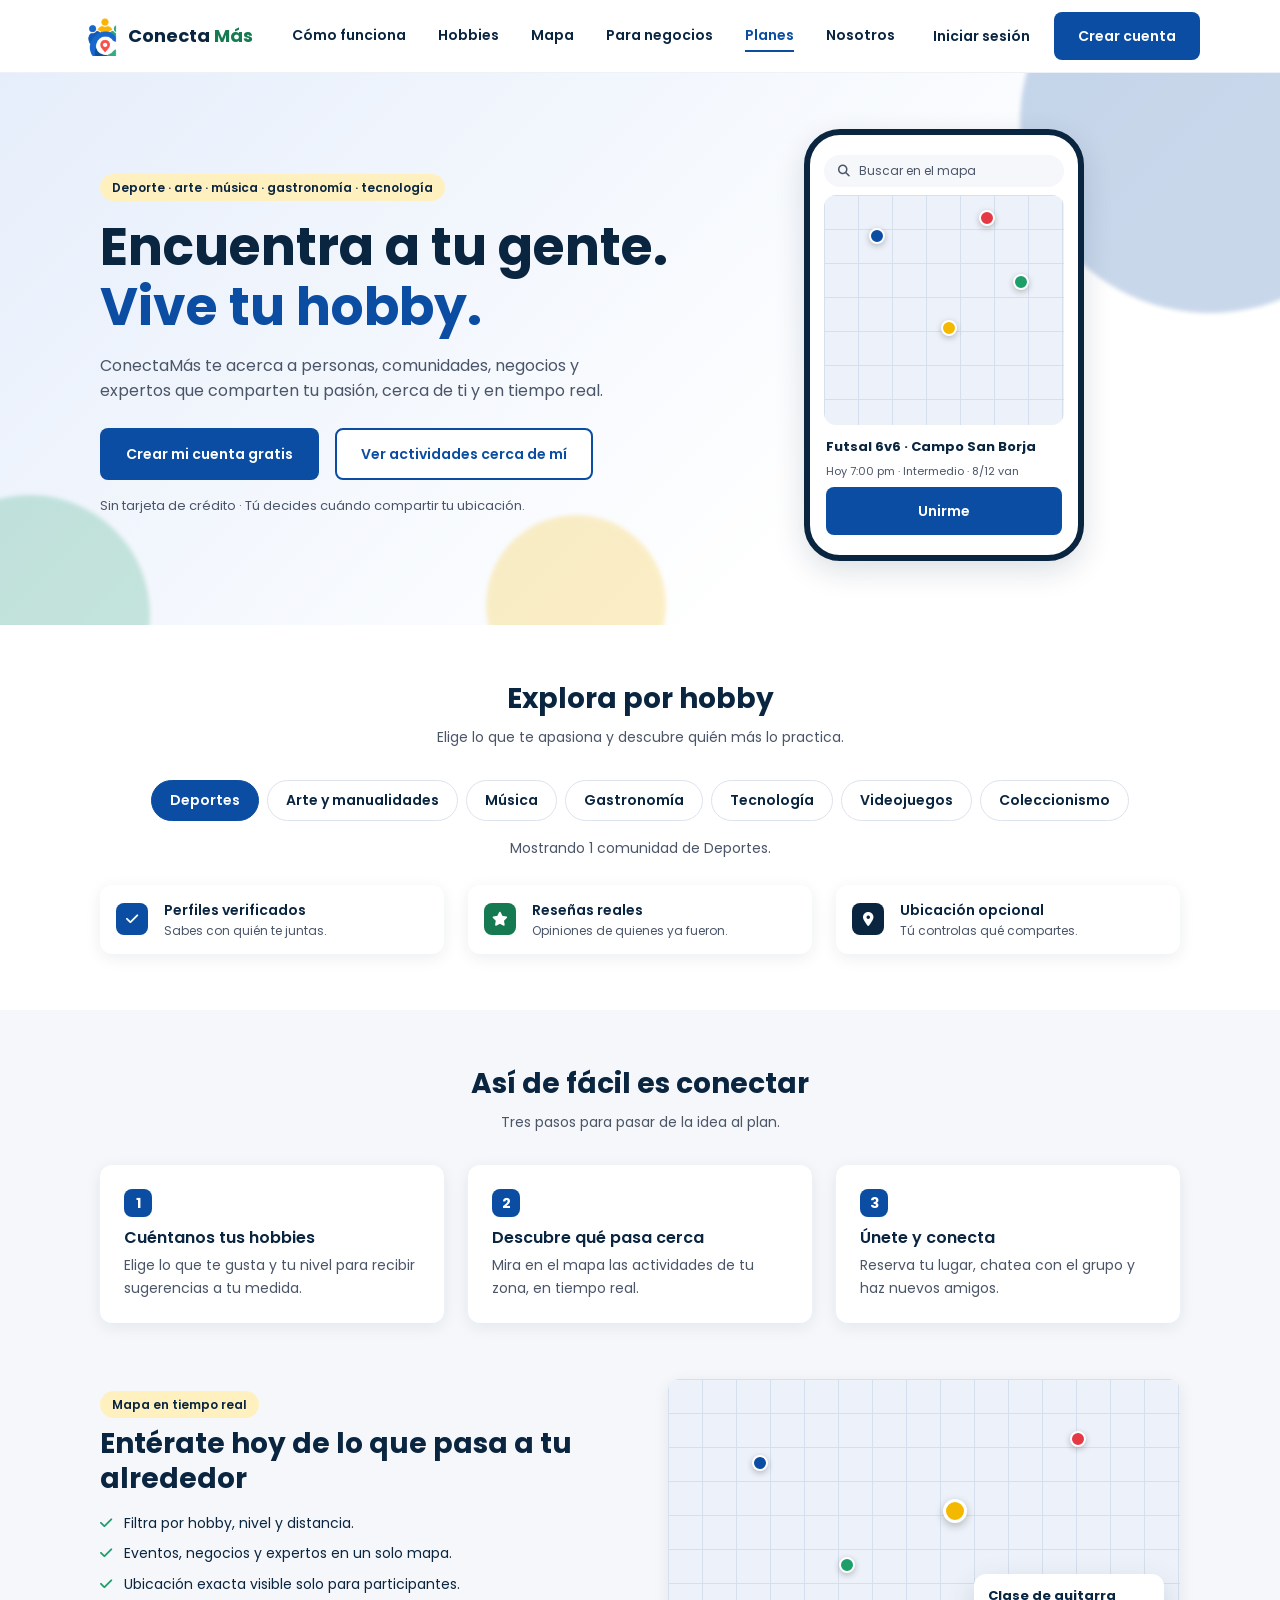
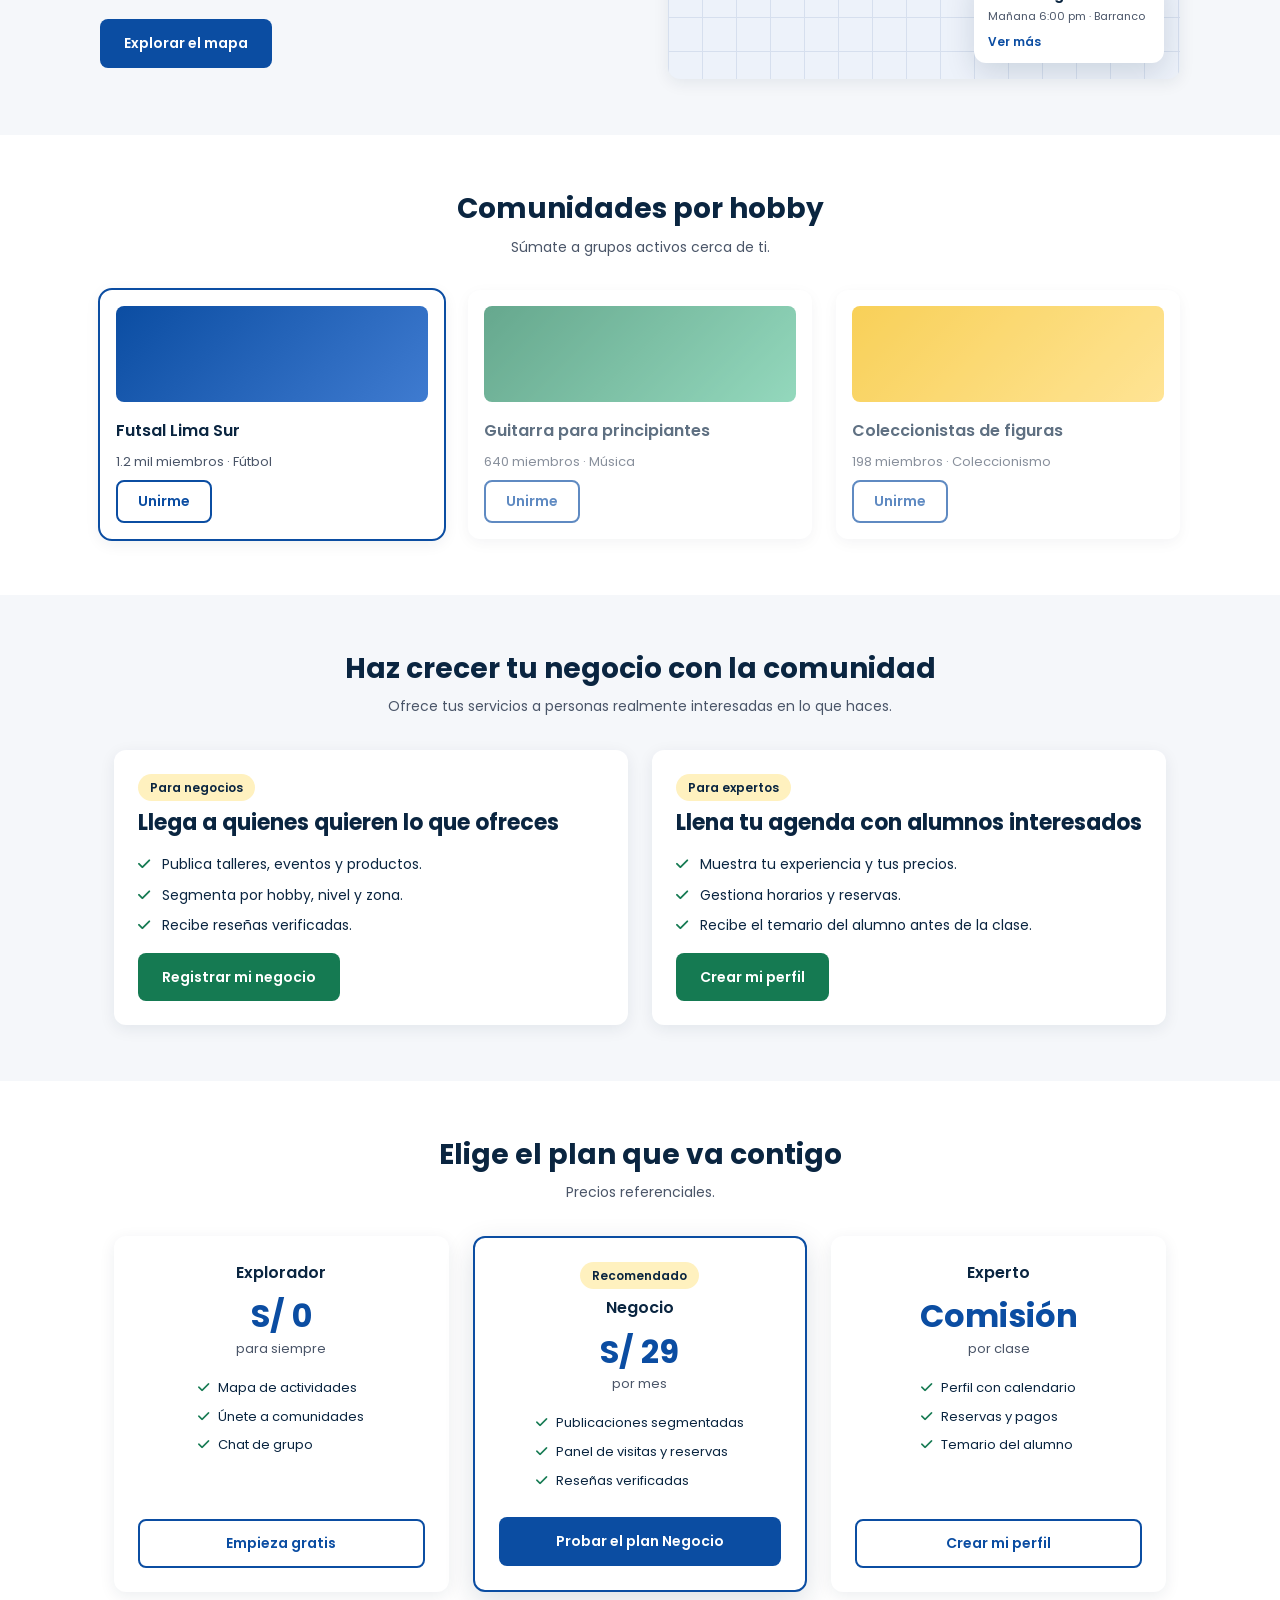
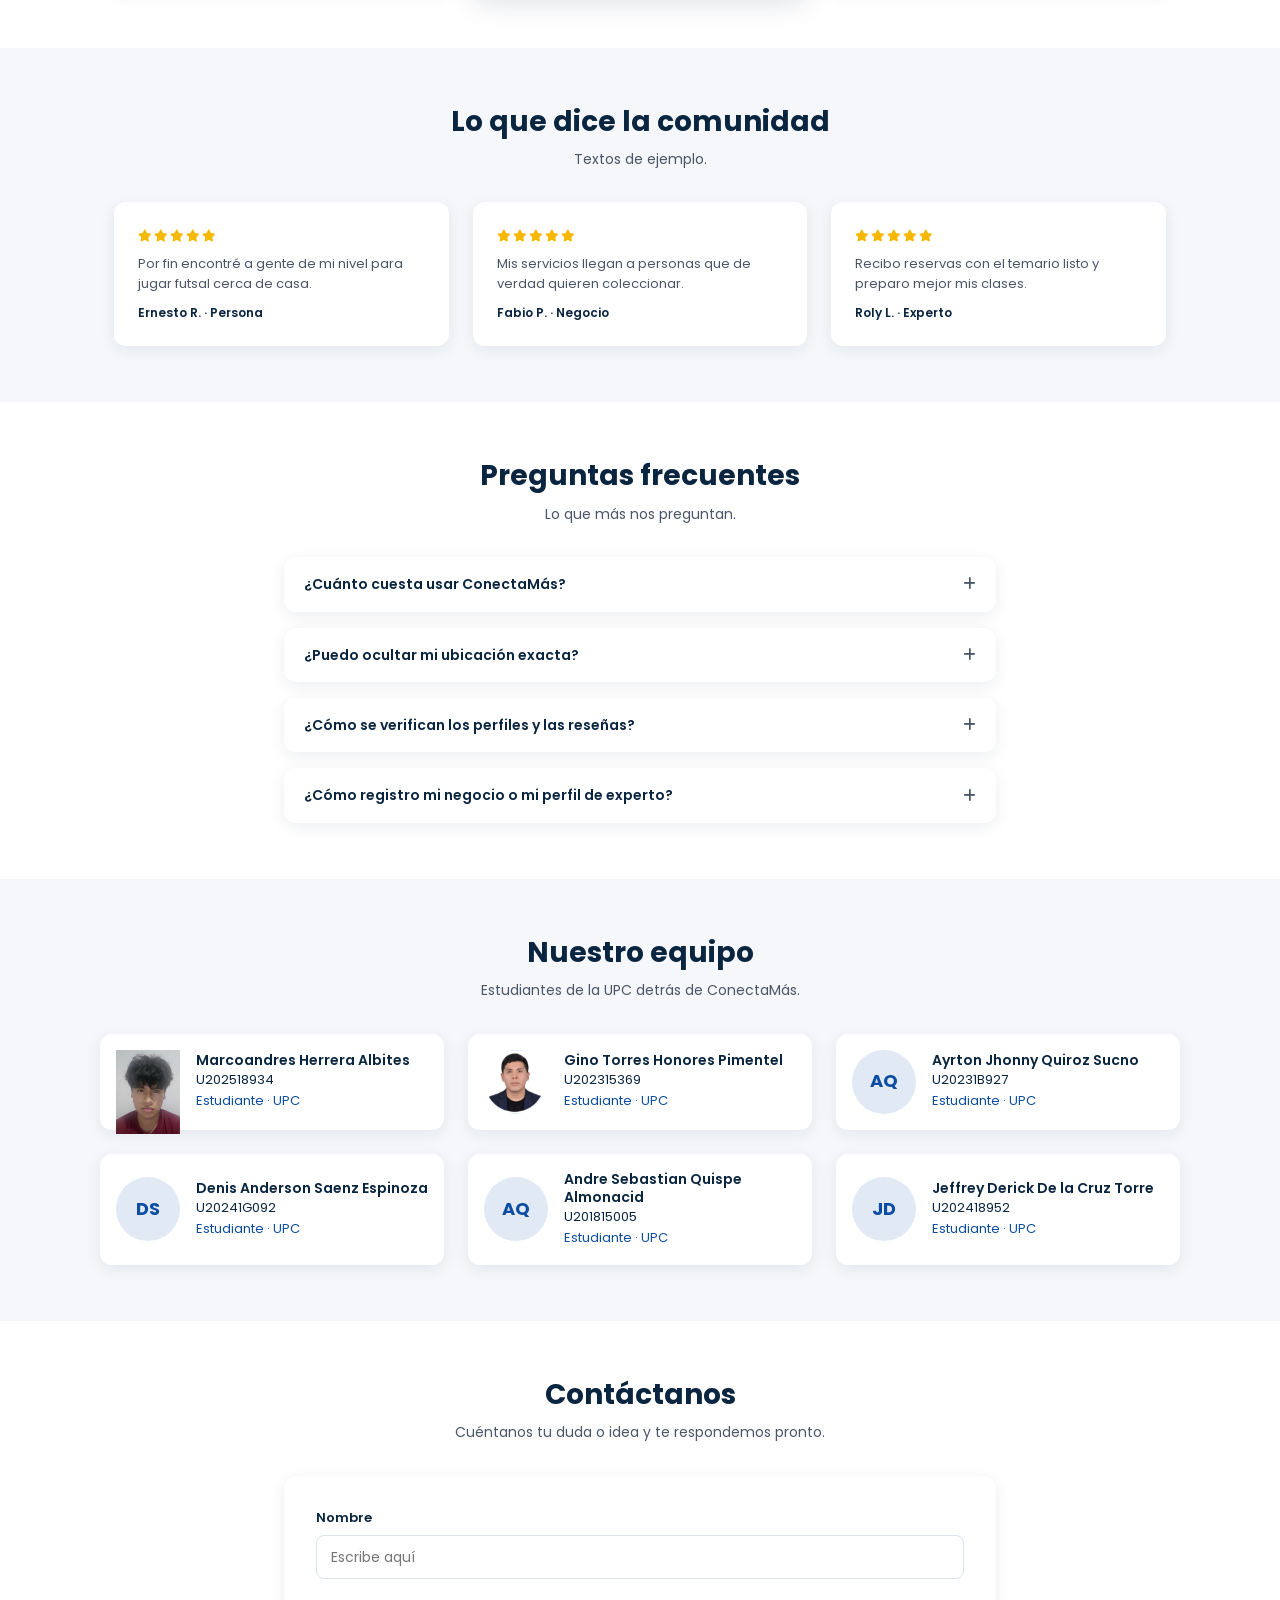
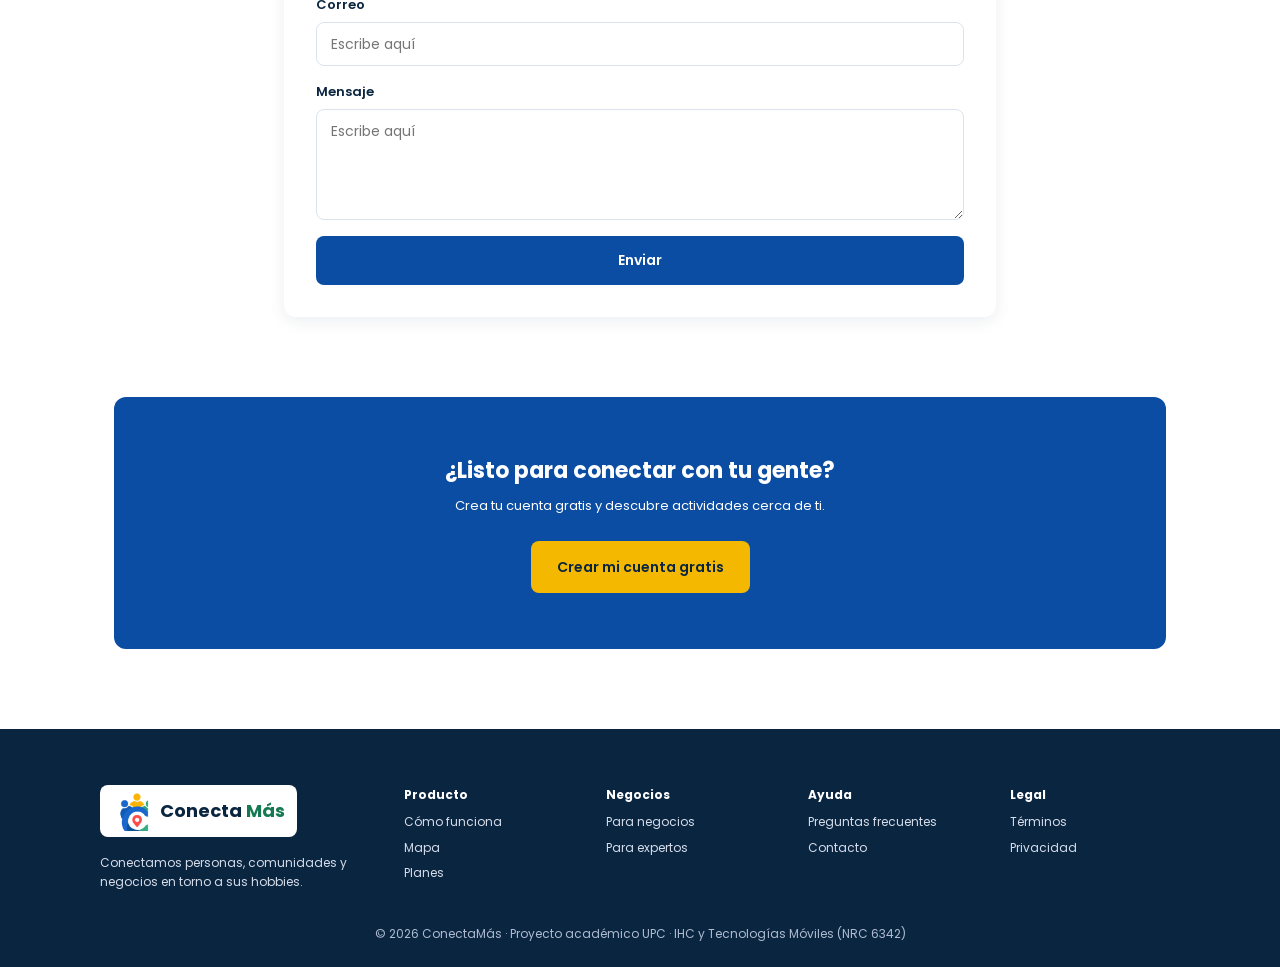
==== commit 4265d1a2: "fotos y mas" ====
--- a/index.html
+++ b/index.html
@@ -332,8 +332,8 @@
         <p class="section__subtitle">Estudiantes de la UPC detrás de ConectaMás.</p>
 
         <div class="grid grid--3 team">
-          <article class="card member"><span class="avatar" aria-hidden="true">MH</span><div><h3>Marcoandres Herrera Albites</h3><p class="small">U202518934</p><p class="small text-blue">Estudiante · UPC</p></div></article>
-          <article class="card member"><span class="avatar" aria-hidden="true"><img src="assets/images/Sebastian.png" alt="Yo" width="600"></span><div><h3>Gino Torres Honores Pimentel</h3><p class="small">U202315369</p><p class="small text-blue">Estudiante · UPC</p></div></article>
+          <article class="card member"><span class="avatar" aria-hidden="true"><img src="./public/assets/images/Marcoandres.png" alt="Yo" width="600"></span><div><h3>Marcoandres Herrera Albites</h3><p class="small">U202518934</p><p class="small text-blue">Estudiante · UPC</p></div></article>
+          <article class="card member"><span class="avatar" aria-hidden="true"><img src="./public/assets/images/Sebastian.png" alt="Yo" width="600"></span><div><h3>Gino Torres Honores Pimentel</h3><p class="small">U202315369</p><p class="small text-blue">Estudiante · UPC</p></div></article>
           <article class="card member"><span class="avatar" aria-hidden="true">AQ</span><div><h3>Ayrton Jhonny Quiroz Sucno</h3><p class="small">U20231B927</p><p class="small text-blue">Estudiante · UPC</p></div></article>
           <article class="card member"><span class="avatar" aria-hidden="true">DS</span><div><h3>Denis Anderson Saenz Espinoza</h3><p class="small">U20241G092</p><p class="small text-blue">Estudiante · UPC</p></div></article>
           <article class="card member"><span class="avatar" aria-hidden="true">AQ</span><div><h3>Andre Sebastian Quispe Almonacid</h3><p class="small">U201815005</p><p class="small text-blue">Estudiante · UPC</p></div></article>
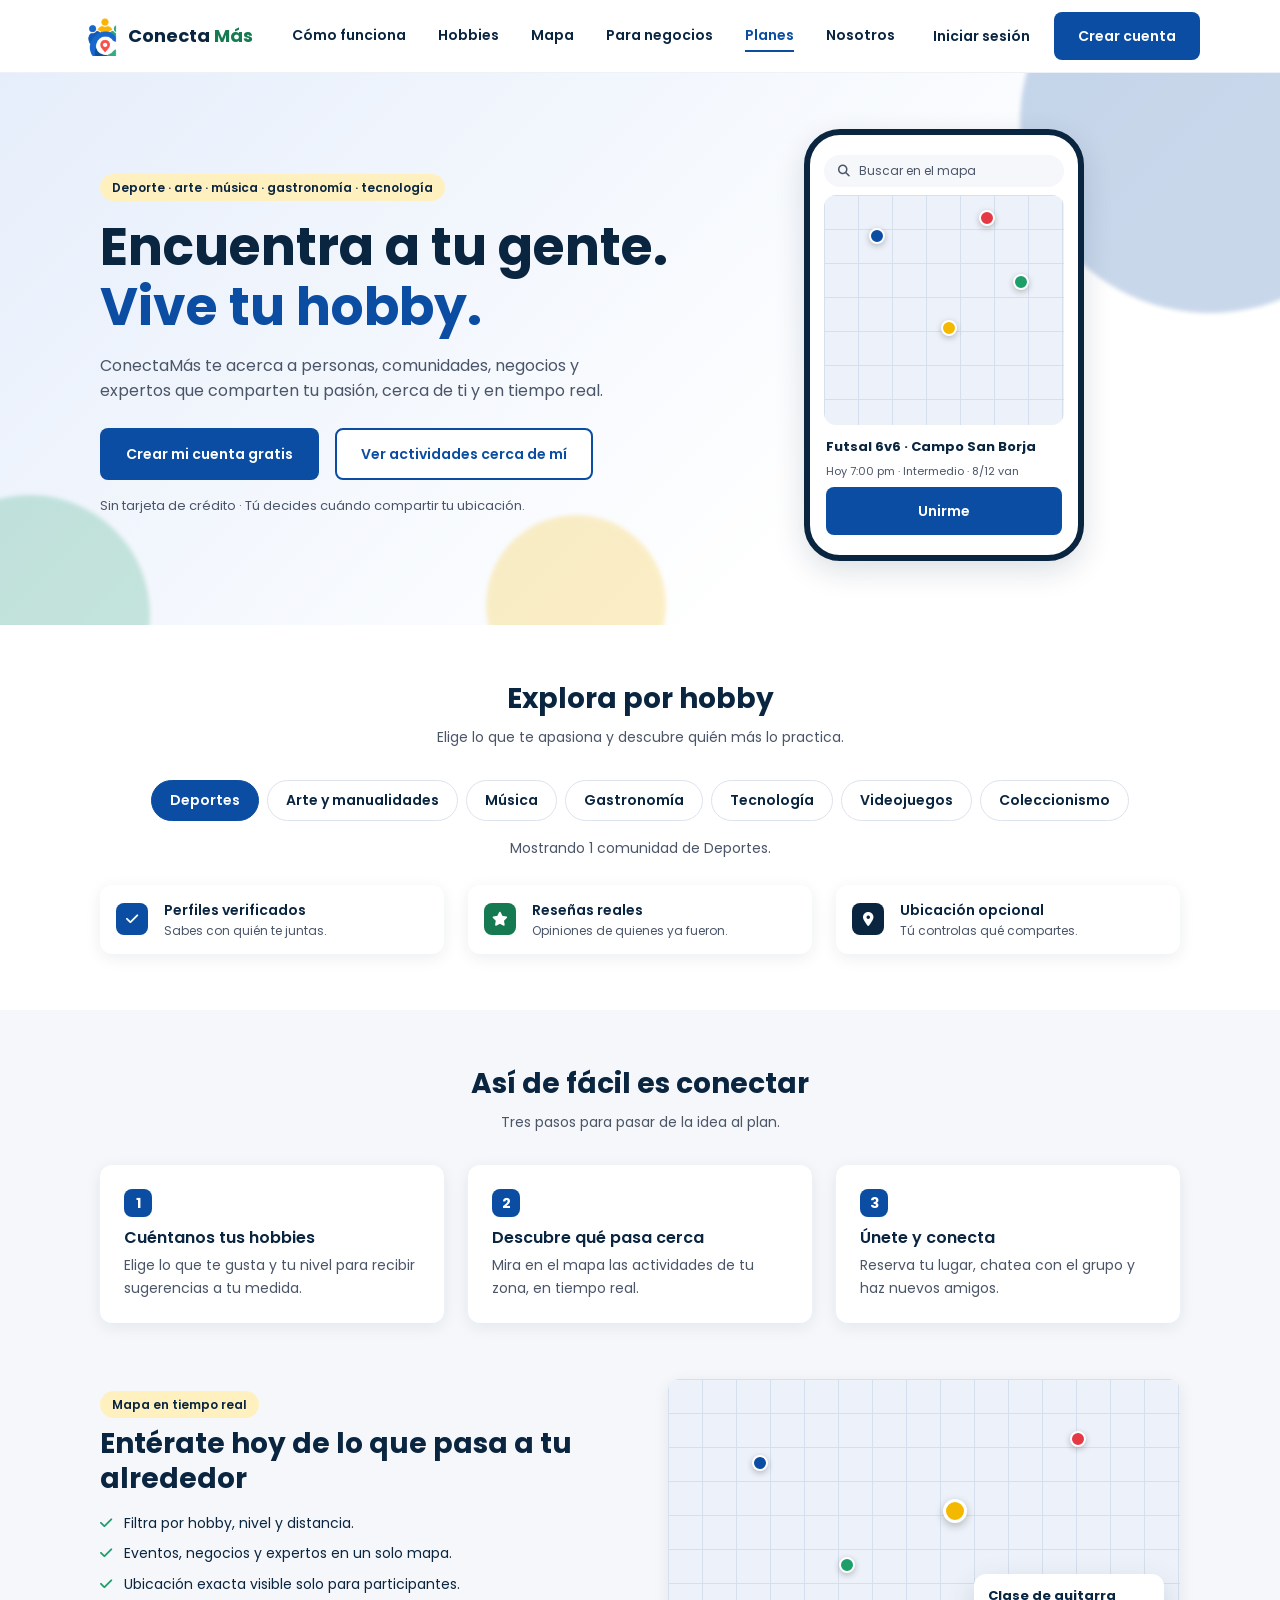
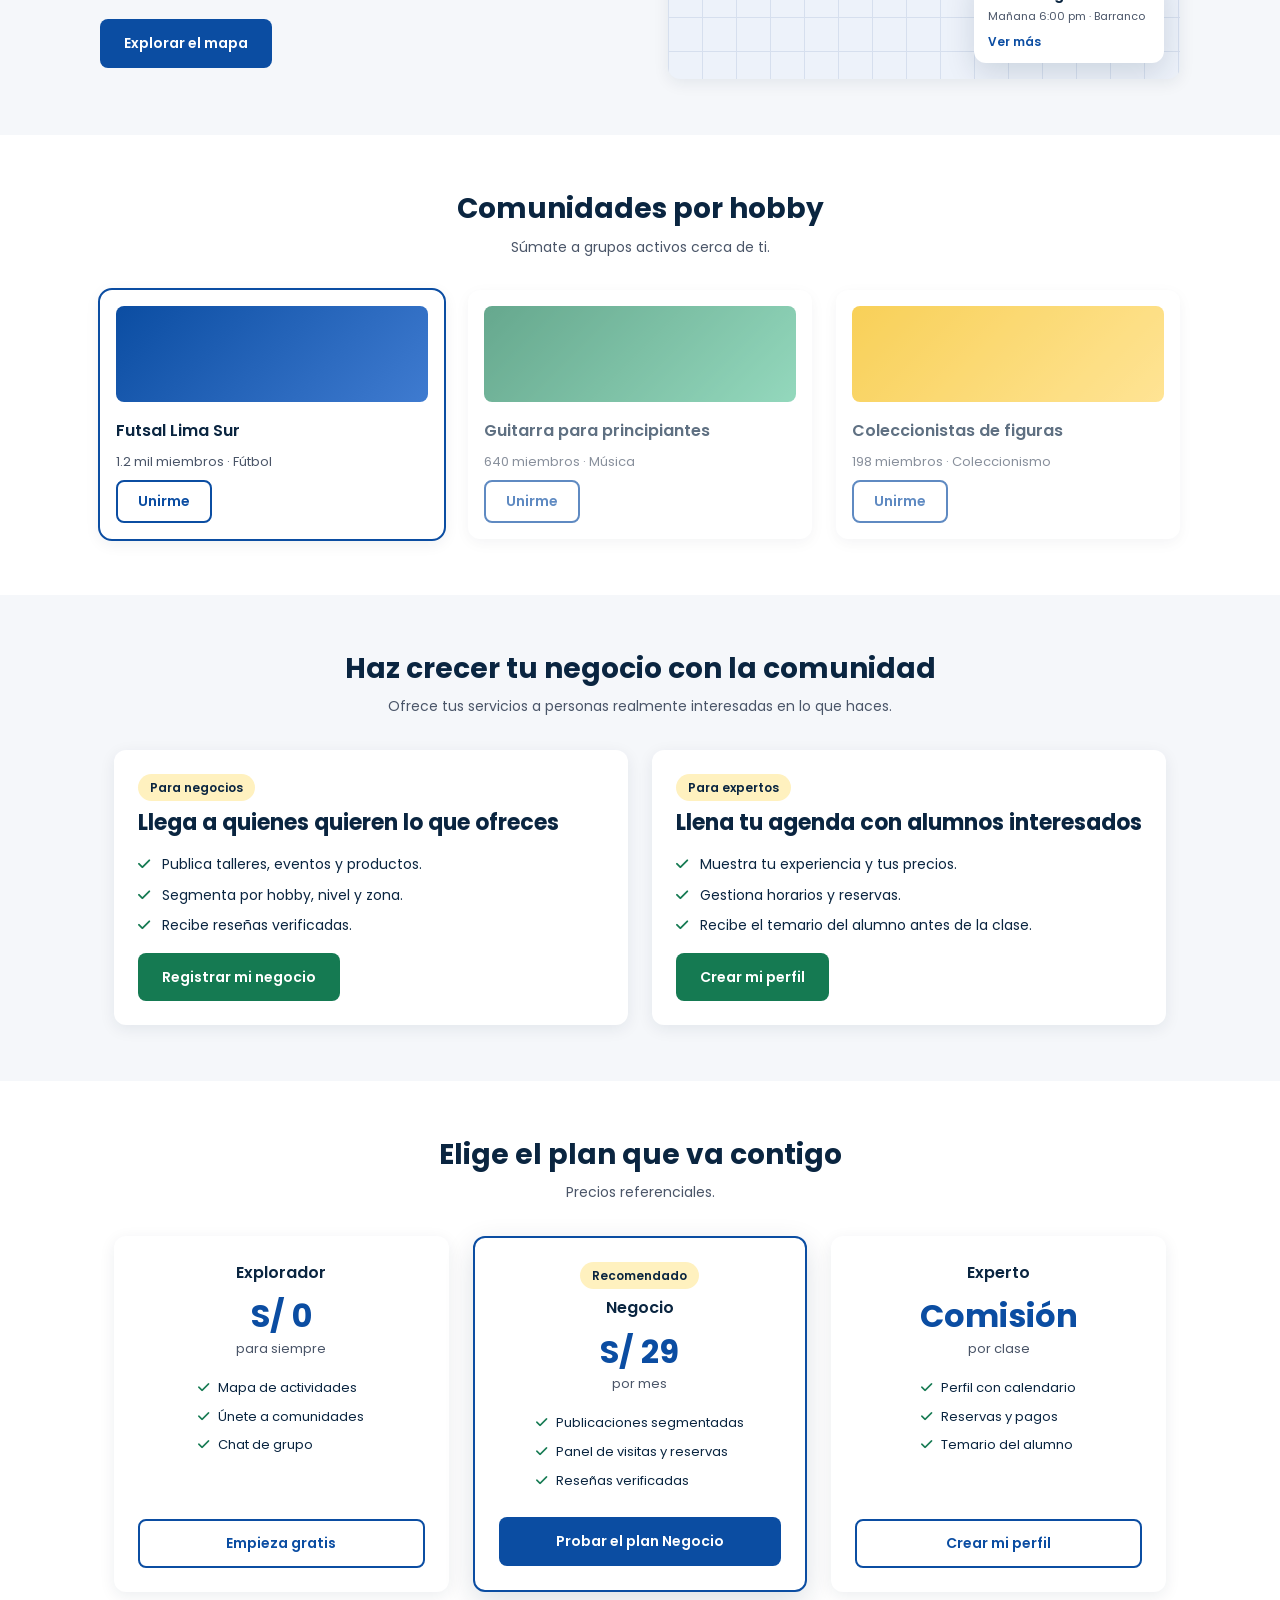
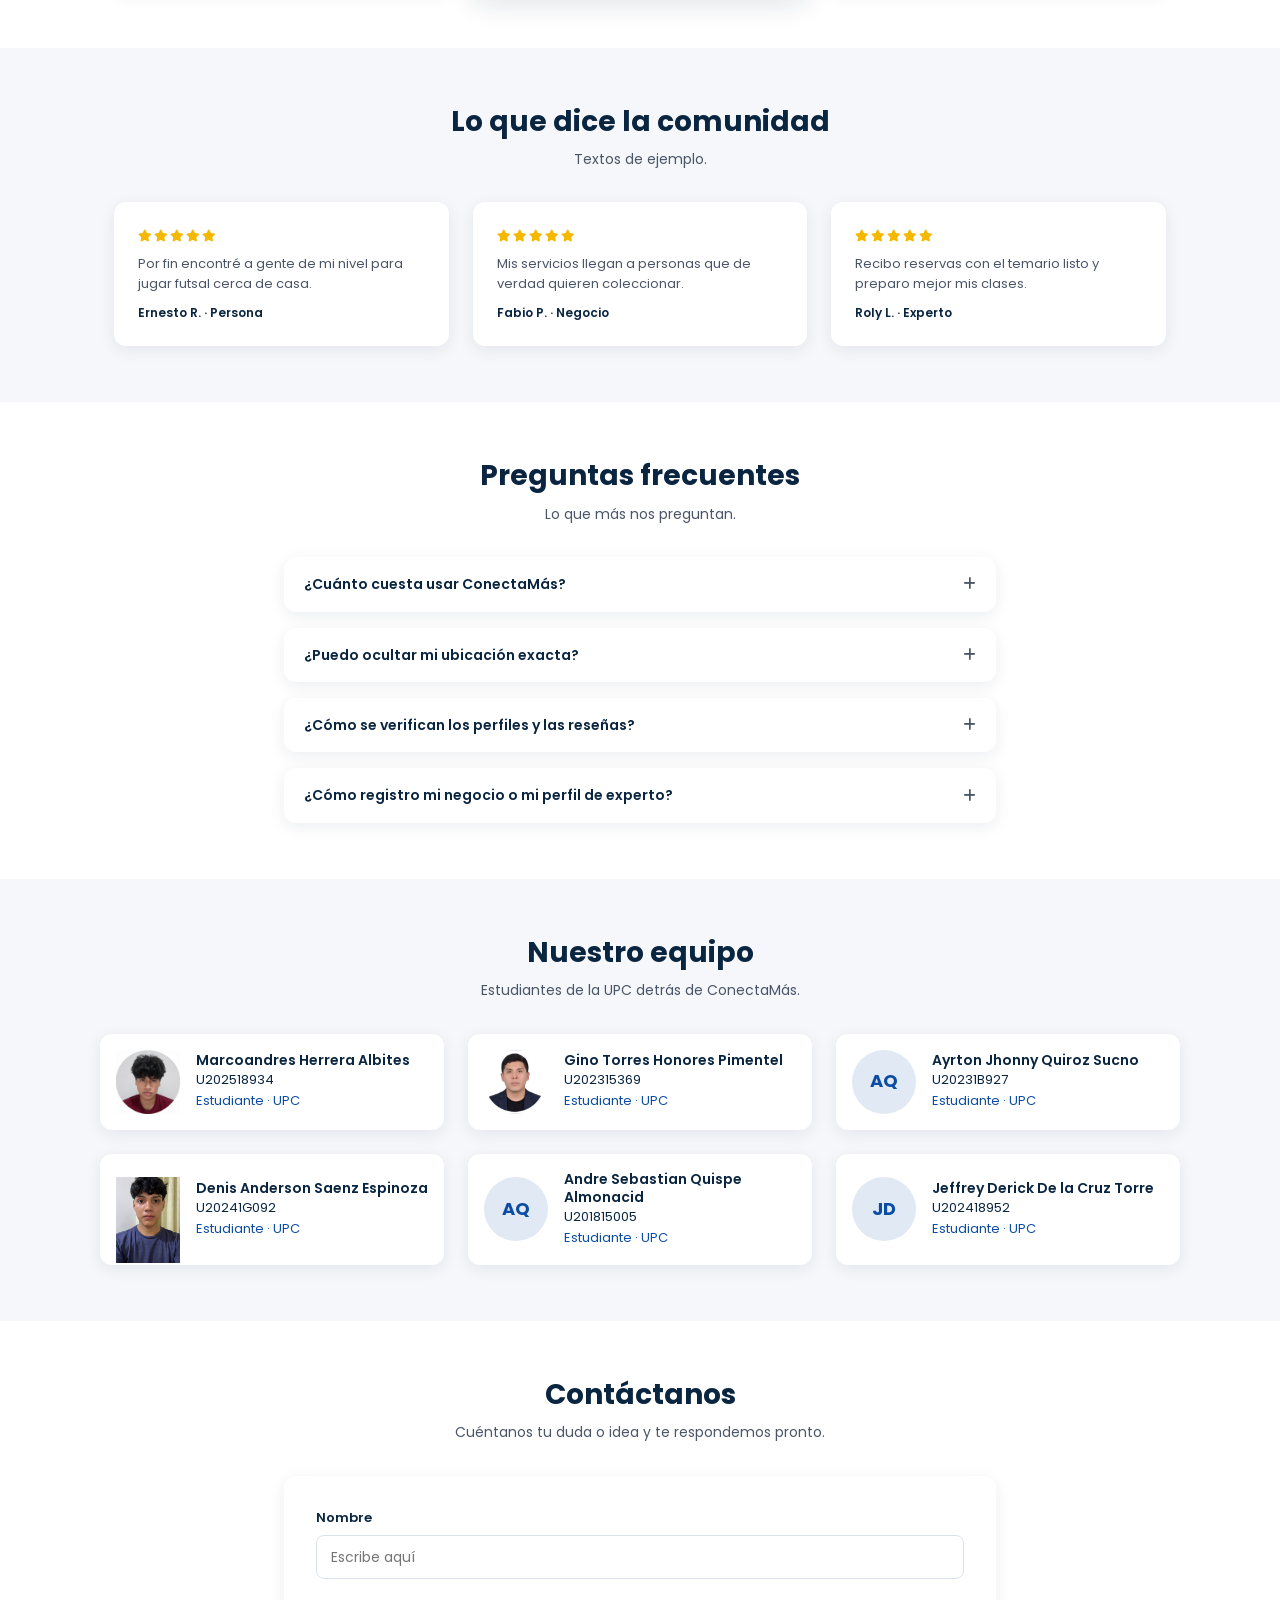
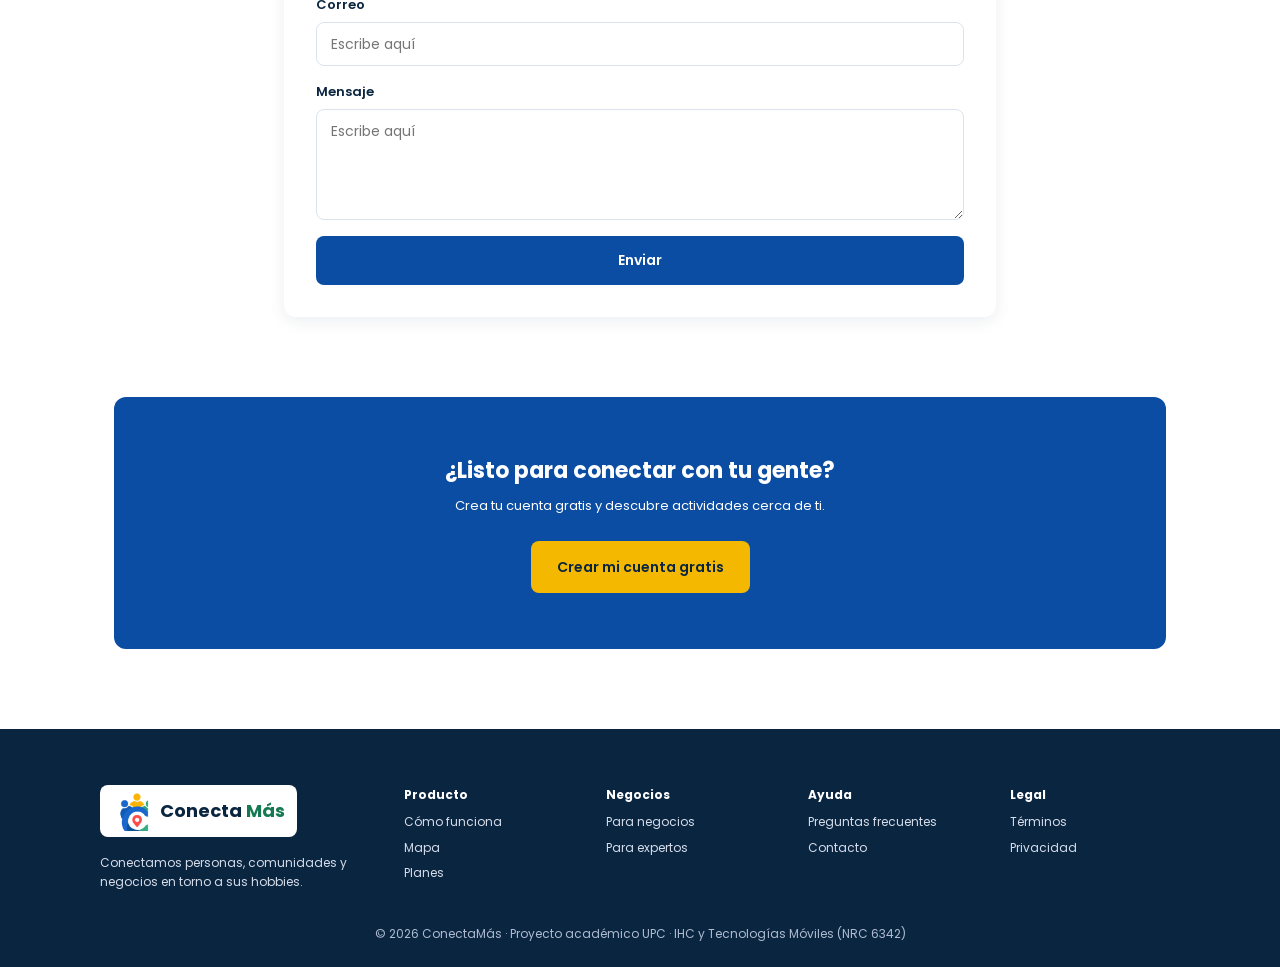
==== commit f2c0204a: "Update Denis profile photo" ====
--- a/index.html
+++ b/index.html
@@ -335,7 +335,7 @@
           <article class="card member"><span class="avatar" aria-hidden="true"><img src="./public/assets/images/Marcoandres.png" alt="Yo" width="600"></span><div><h3>Marcoandres Herrera Albites</h3><p class="small">U202518934</p><p class="small text-blue">Estudiante · UPC</p></div></article>
           <article class="card member"><span class="avatar" aria-hidden="true"><img src="./public/assets/images/Sebastian.png" alt="Yo" width="600"></span><div><h3>Gino Torres Honores Pimentel</h3><p class="small">U202315369</p><p class="small text-blue">Estudiante · UPC</p></div></article>
           <article class="card member"><span class="avatar" aria-hidden="true">AQ</span><div><h3>Ayrton Jhonny Quiroz Sucno</h3><p class="small">U20231B927</p><p class="small text-blue">Estudiante · UPC</p></div></article>
-          <article class="card member"><span class="avatar" aria-hidden="true">DS</span><div><h3>Denis Anderson Saenz Espinoza</h3><p class="small">U20241G092</p><p class="small text-blue">Estudiante · UPC</p></div></article>
+          <article class="card member"><span class="avatar" aria-hidden="true"><img src="./public/assets/images/Denis.png" alt="Denis" width="600"></span><div><h3>Denis Anderson Saenz Espinoza</h3><p class="small">U20241G092</p><p class="small text-blue">Estudiante · UPC</p></div></article>
           <article class="card member"><span class="avatar" aria-hidden="true">AQ</span><div><h3>Andre Sebastian Quispe Almonacid</h3><p class="small">U201815005</p><p class="small text-blue">Estudiante · UPC</p></div></article>
           <article class="card member"><span class="avatar" aria-hidden="true">JD</span><div><h3>Jeffrey Derick De la Cruz Torre</h3><p class="small">U202418952</p><p class="small text-blue">Estudiante · UPC</p></div></article>
         </div>
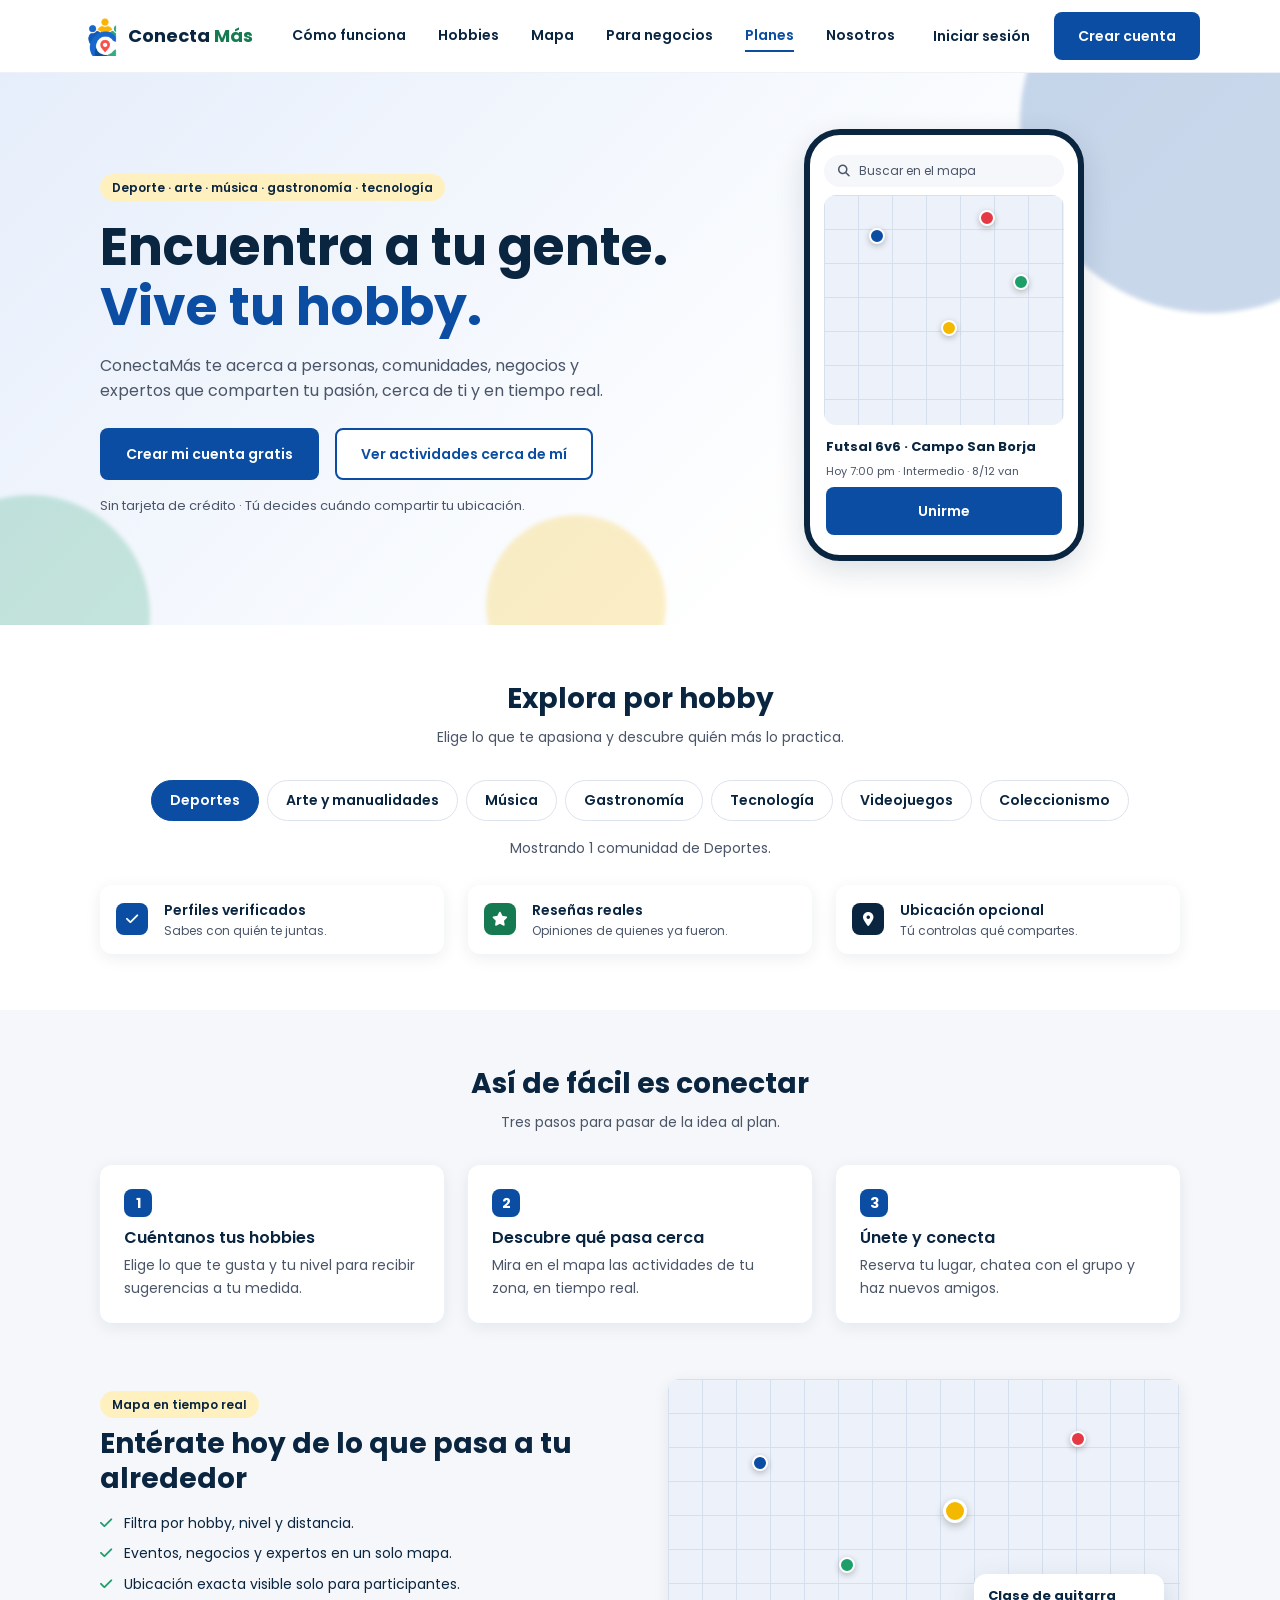
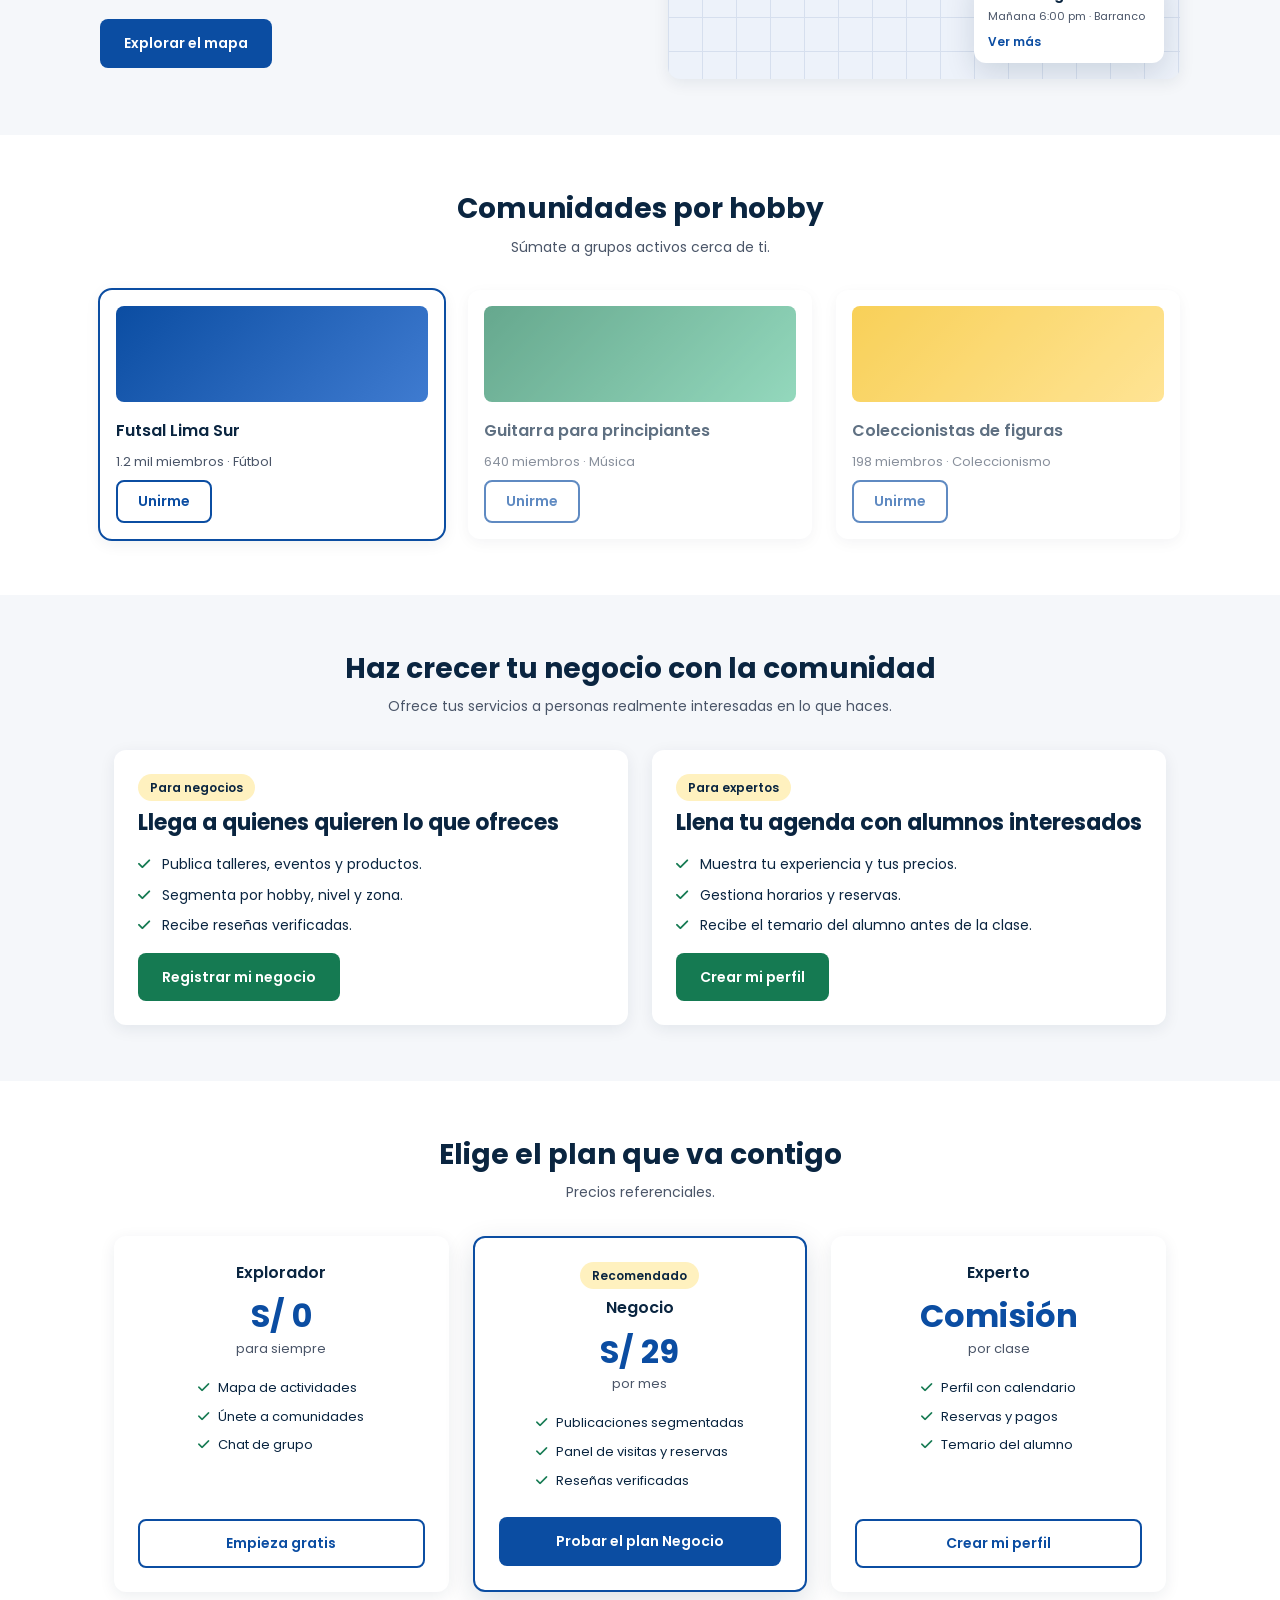
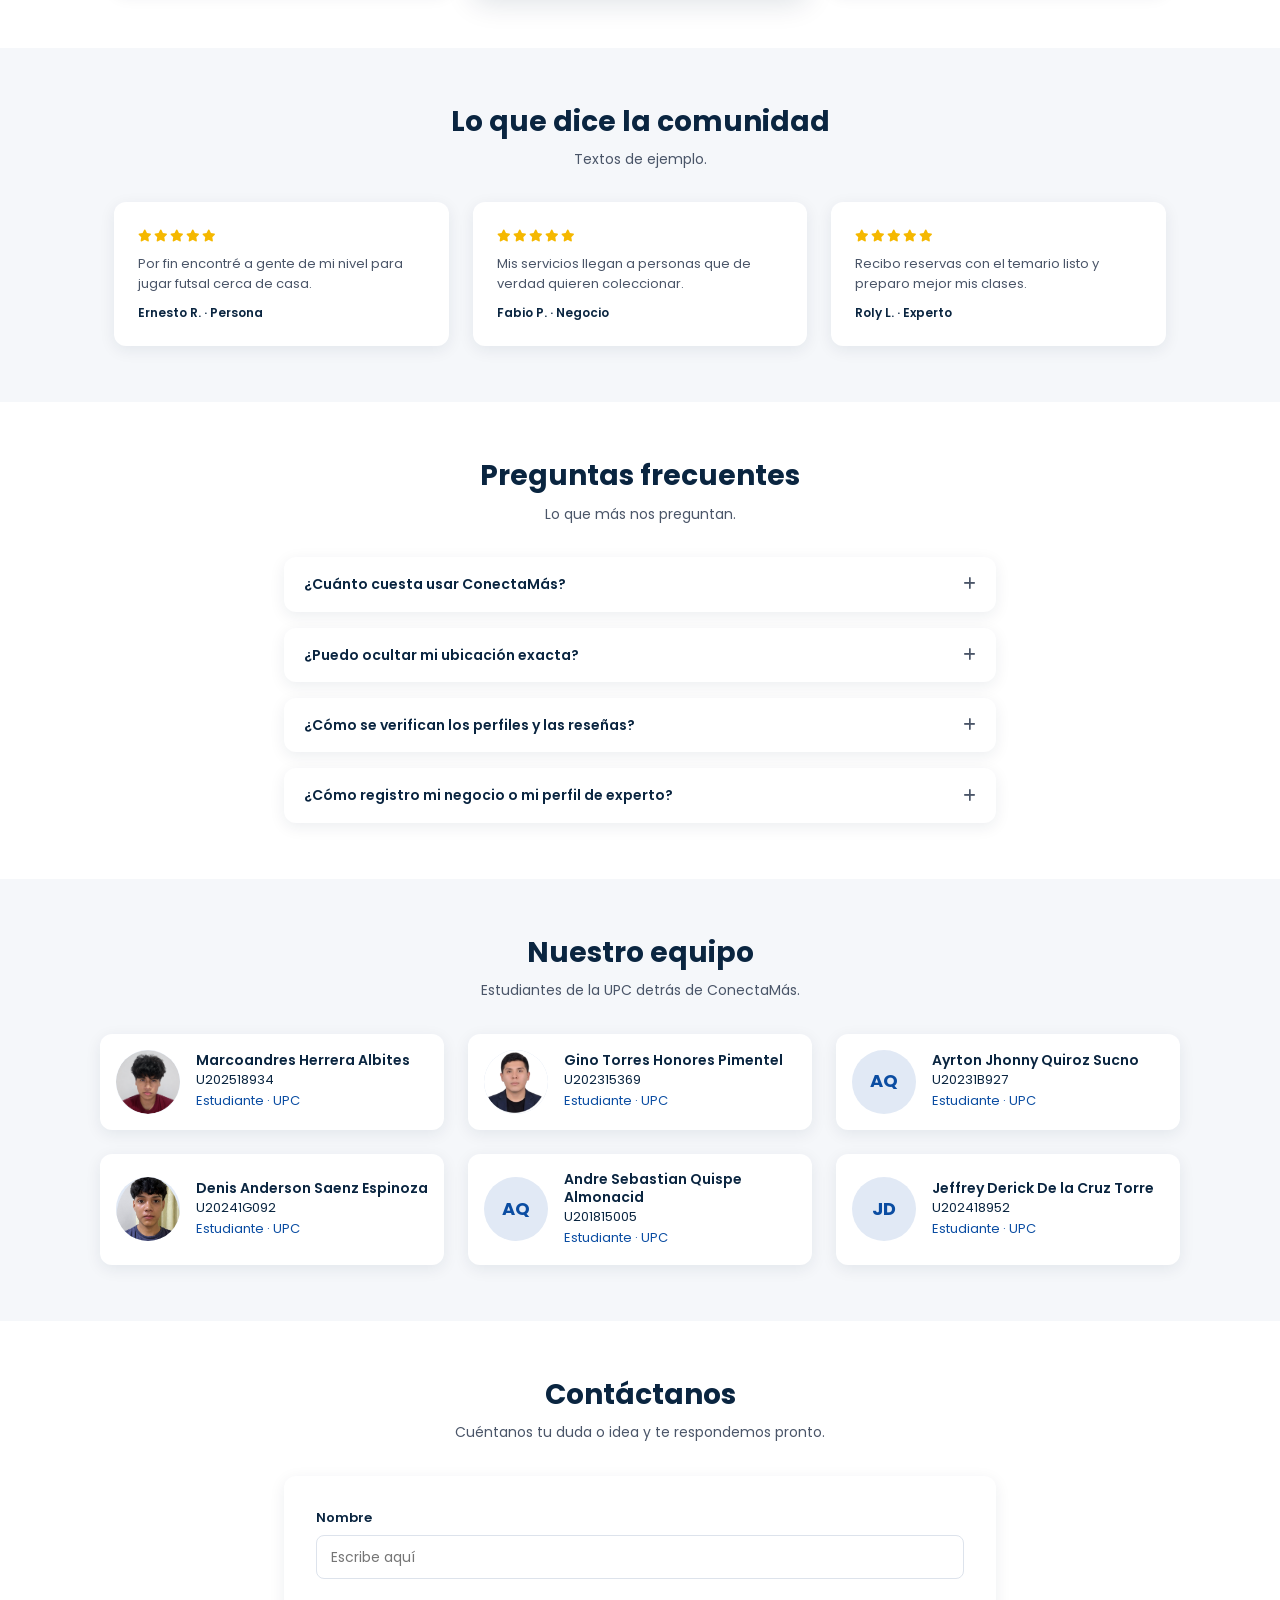
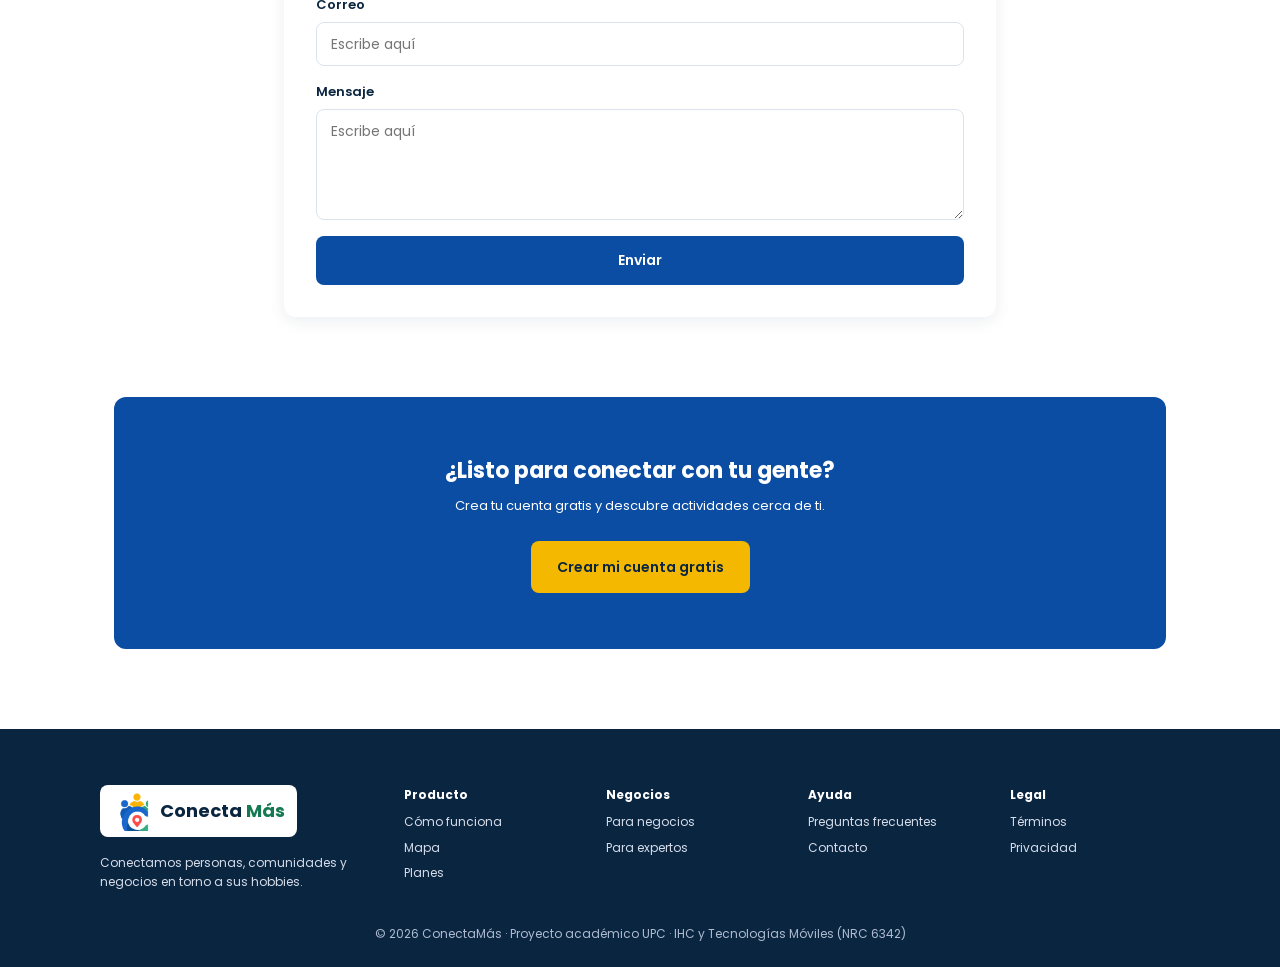
==== commit 957e0c97: "Duplicate Denis Anderson Saenz Espinoza entry" ====
--- a/index.html
+++ b/index.html
@@ -335,7 +335,7 @@
           <article class="card member"><span class="avatar" aria-hidden="true"><img src="./public/assets/images/Marcoandres.png" alt="Yo" width="600"></span><div><h3>Marcoandres Herrera Albites</h3><p class="small">U202518934</p><p class="small text-blue">Estudiante · UPC</p></div></article>
           <article class="card member"><span class="avatar" aria-hidden="true"><img src="./public/assets/images/Sebastian.png" alt="Yo" width="600"></span><div><h3>Gino Torres Honores Pimentel</h3><p class="small">U202315369</p><p class="small text-blue">Estudiante · UPC</p></div></article>
           <article class="card member"><span class="avatar" aria-hidden="true">AQ</span><div><h3>Ayrton Jhonny Quiroz Sucno</h3><p class="small">U20231B927</p><p class="small text-blue">Estudiante · UPC</p></div></article>
-          <article class="card member"><span class="avatar" aria-hidden="true"><img src="./public/assets/images/Denis.png" alt="Denis" width="600"></span><div><h3>Denis Anderson Saenz Espinoza</h3><p class="small">U20241G092</p><p class="small text-blue">Estudiante · UPC</p></div></article>
+          <article class="card member"><span class="avatar" aria-hidden="true"><img src="./public/assets/images/Denis.png" alt="Denis"></span><div><h3>Denis Anderson Saenz Espinoza</h3><p class="small">U20241G092</p><p class="small text-blue">Estudiante · UPC</p></div></article>
           <article class="card member"><span class="avatar" aria-hidden="true">AQ</span><div><h3>Andre Sebastian Quispe Almonacid</h3><p class="small">U201815005</p><p class="small text-blue">Estudiante · UPC</p></div></article>
           <article class="card member"><span class="avatar" aria-hidden="true">JD</span><div><h3>Jeffrey Derick De la Cruz Torre</h3><p class="small">U202418952</p><p class="small text-blue">Estudiante · UPC</p></div></article>
         </div>
--- a/public/assets/styles/styles.css
+++ b/public/assets/styles/styles.css
@@ -283,9 +283,24 @@
 .member { display: flex; align-items: center; gap: var(--space-md); padding: var(--space-md); }
 .member h3 { font-size: 14px; line-height: 1.35; }
 .avatar {
-  flex: none; width: 64px; height: 64px; border-radius: 50%;
-  display: grid; place-items: center;
-  background: #E1E9F5; color: var(--blue); font-weight: 700; font-size: 18px;
+  flex: none;
+  width: 64px;
+  height: 64px;
+  border-radius: 50%;
+  overflow: hidden;
+  display: grid;
+  place-items: center;
+  background: #E1E9F5;
+  color: var(--blue);
+  font-weight: 700;
+  font-size: 18px;
+}
+
+.avatar img {
+  width: 100%;
+  height: 100%;
+  object-fit: cover;
+  border-radius: 50%;
 }
 
 .form { position: relative; display: grid; gap: var(--space-md); }
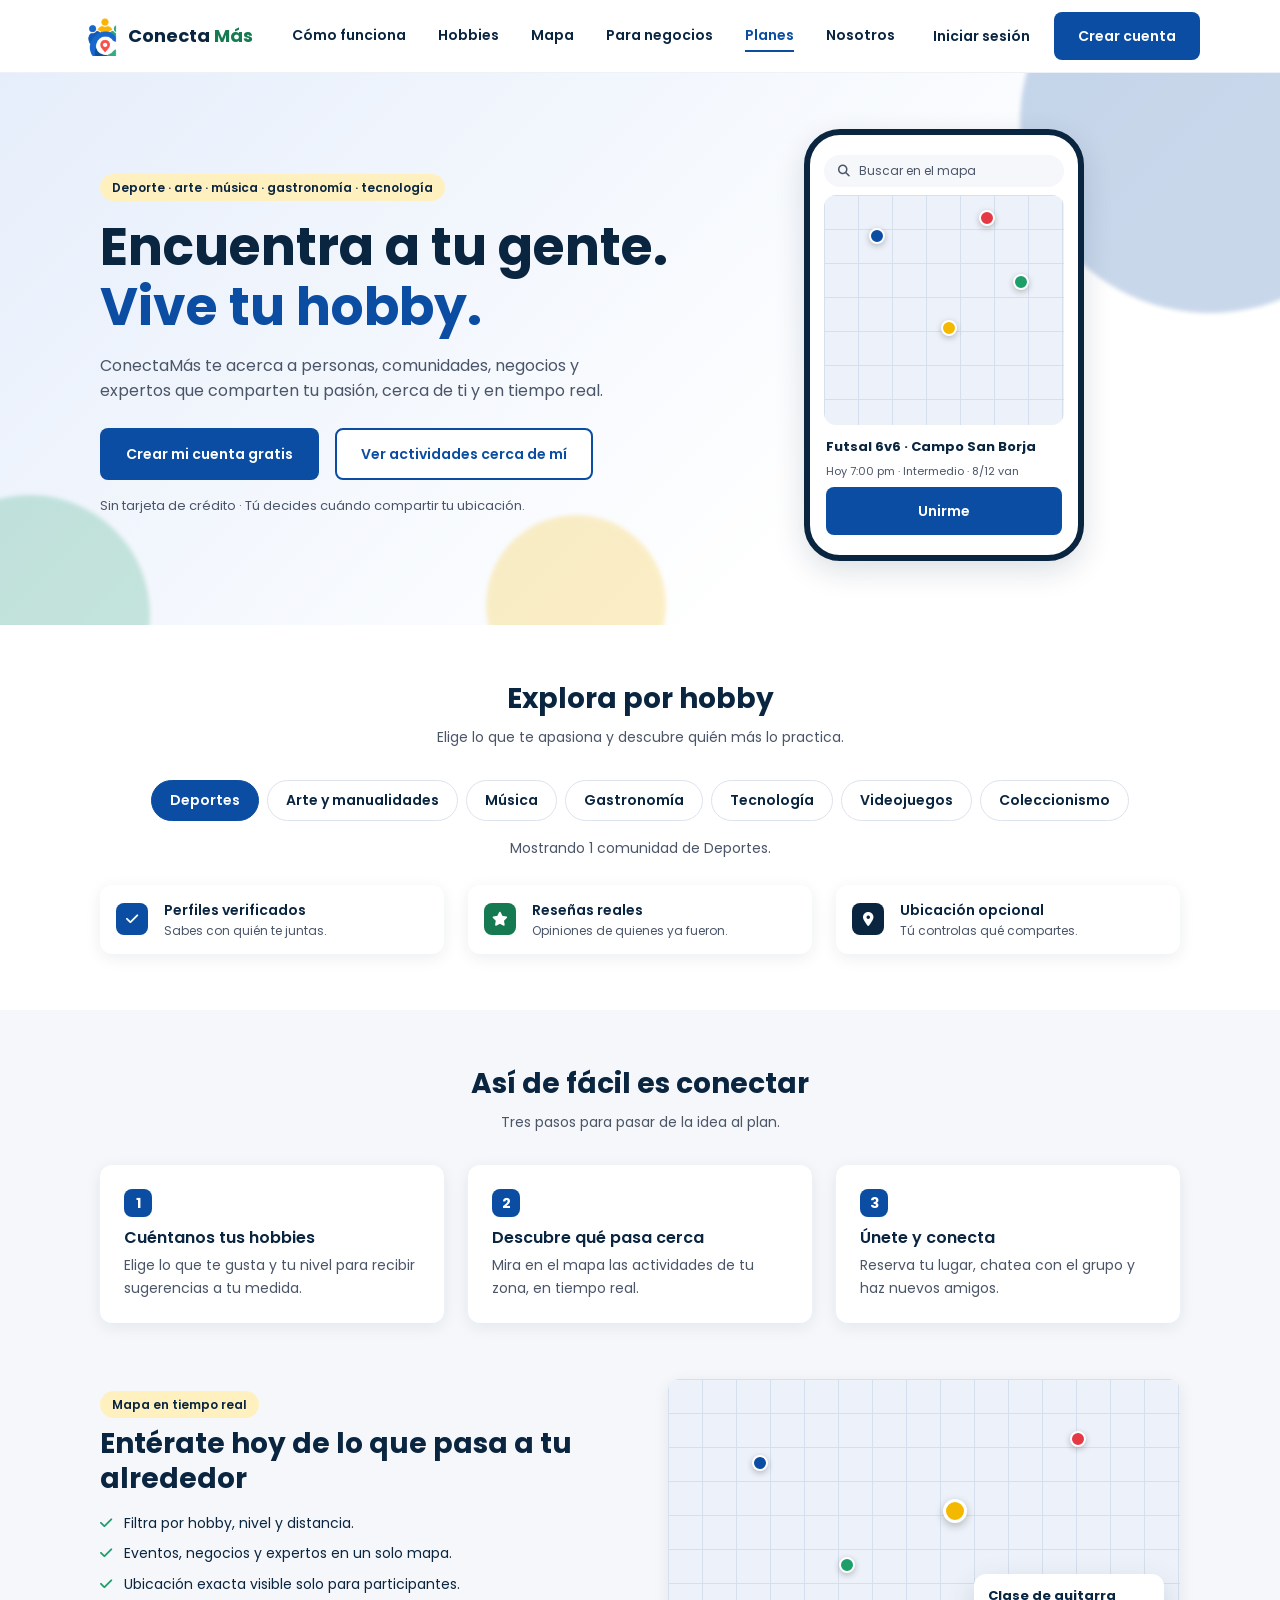
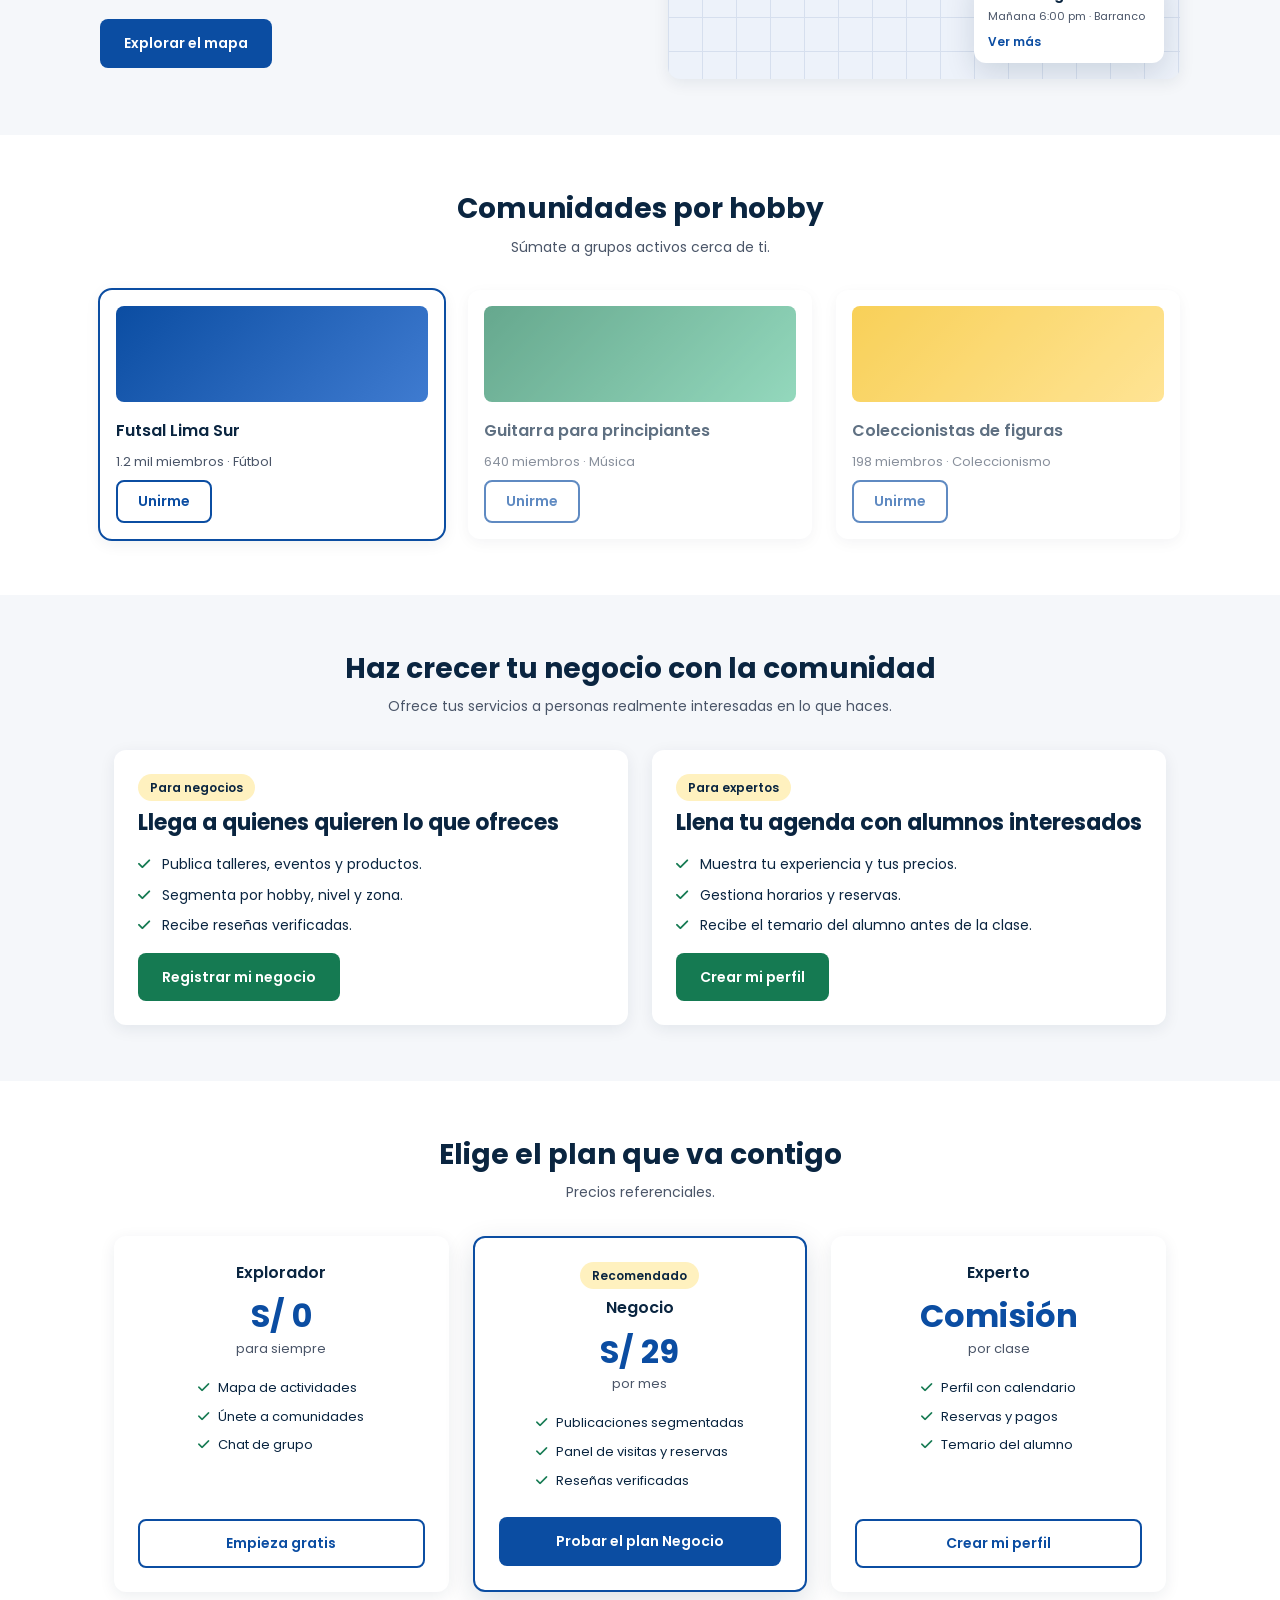
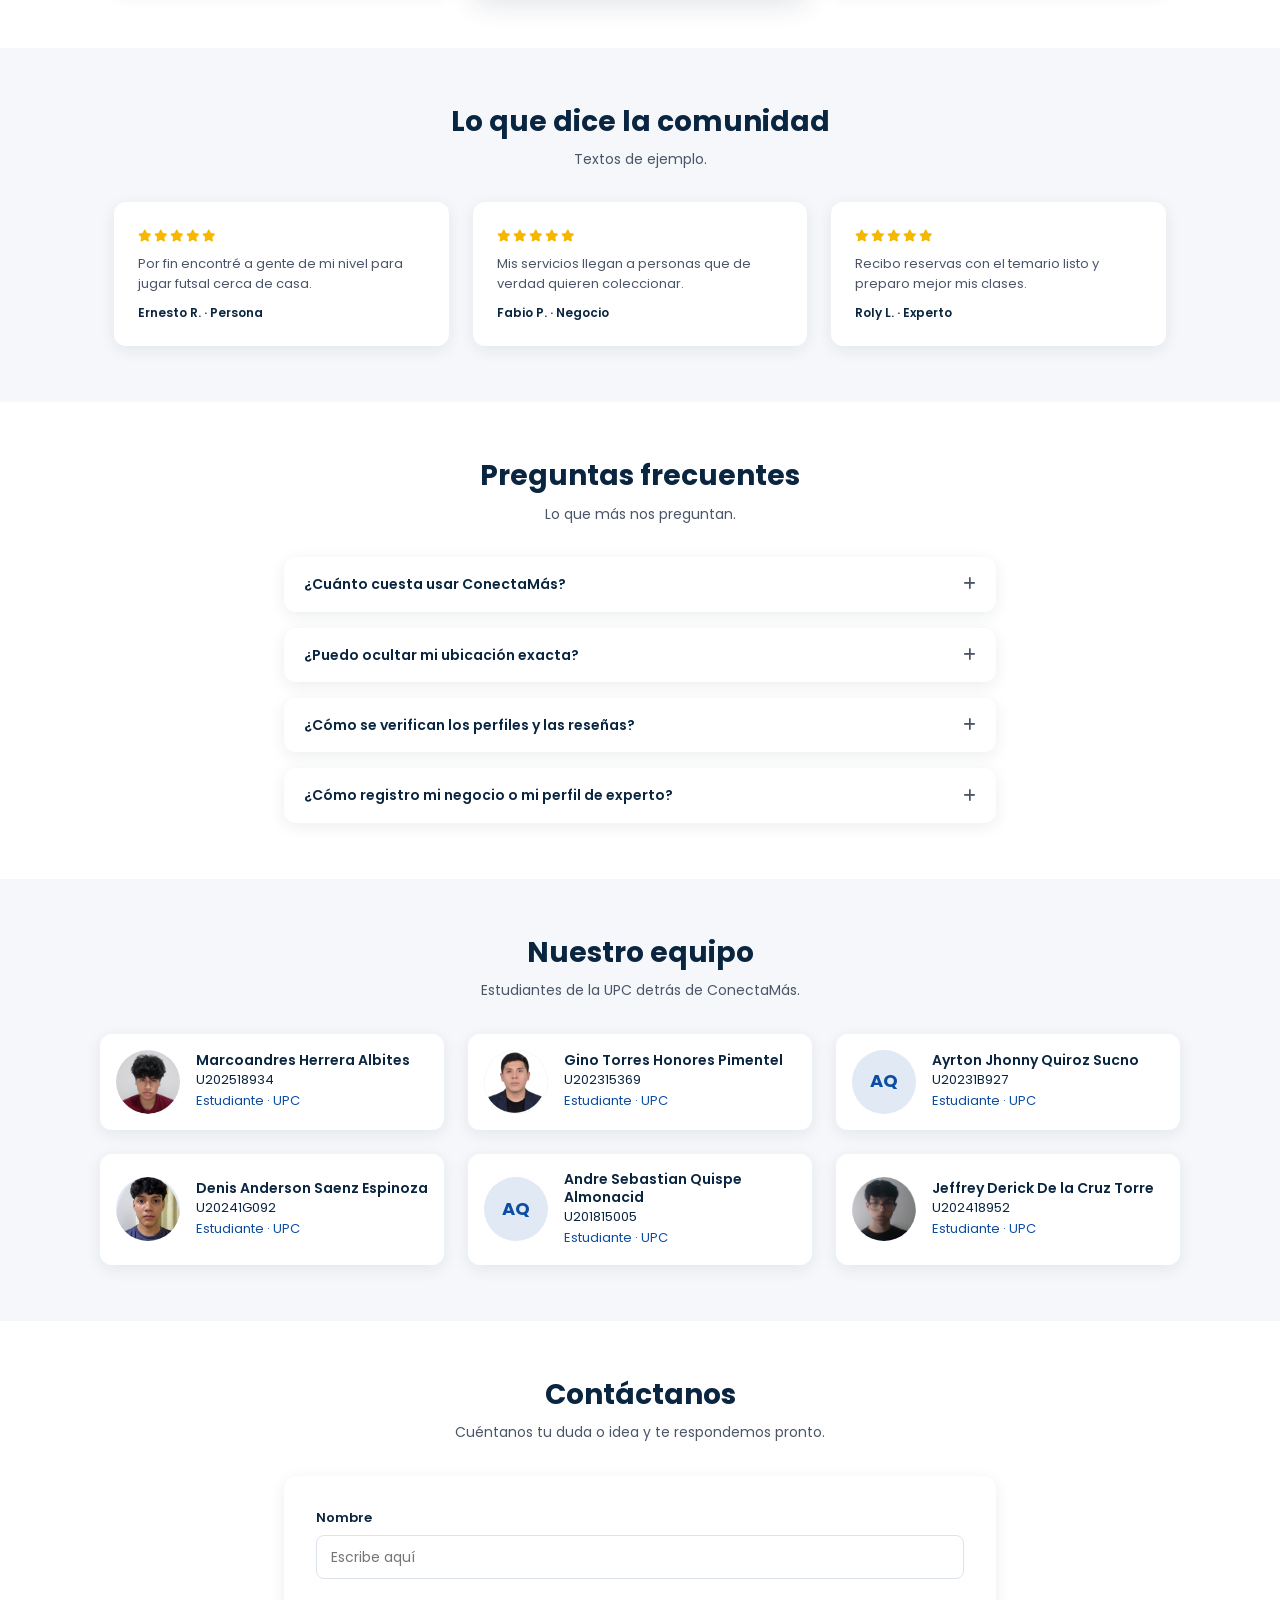
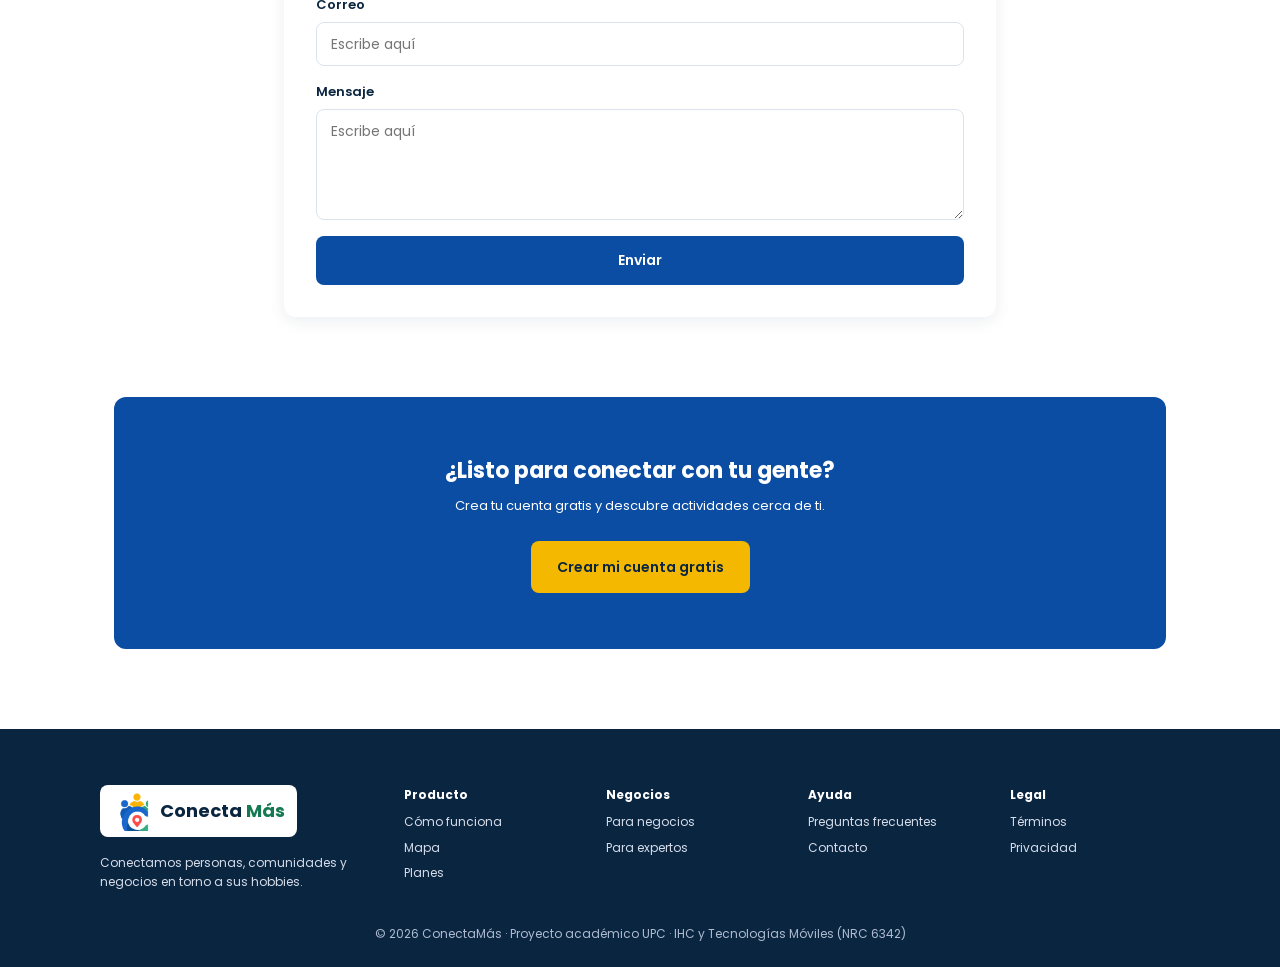
==== commit aa94dedd: "Update index.html" ====
--- a/index.html
+++ b/index.html
@@ -337,7 +337,7 @@
           <article class="card member"><span class="avatar" aria-hidden="true">AQ</span><div><h3>Ayrton Jhonny Quiroz Sucno</h3><p class="small">U20231B927</p><p class="small text-blue">Estudiante · UPC</p></div></article>
           <article class="card member"><span class="avatar" aria-hidden="true"><img src="./public/assets/images/Denis.png" alt="Denis"></span><div><h3>Denis Anderson Saenz Espinoza</h3><p class="small">U20241G092</p><p class="small text-blue">Estudiante · UPC</p></div></article>
           <article class="card member"><span class="avatar" aria-hidden="true">AQ</span><div><h3>Andre Sebastian Quispe Almonacid</h3><p class="small">U201815005</p><p class="small text-blue">Estudiante · UPC</p></div></article>
-          <article class="card member"><span class="avatar" aria-hidden="true">JD</span><div><h3>Jeffrey Derick De la Cruz Torre</h3><p class="small">U202418952</p><p class="small text-blue">Estudiante · UPC</p></div></article>
+          <article class="card member"><span class="avatar" aria-hidden="true"><img src="./public/assets/images/Jeffrey.png" alt="Jeffrey"></span><div><h3>Jeffrey Derick De la Cruz Torre</h3><p class="small">U202418952</p><p class="small text-blue">Estudiante · UPC</p></div></article>
         </div>
       </div>
     </section>
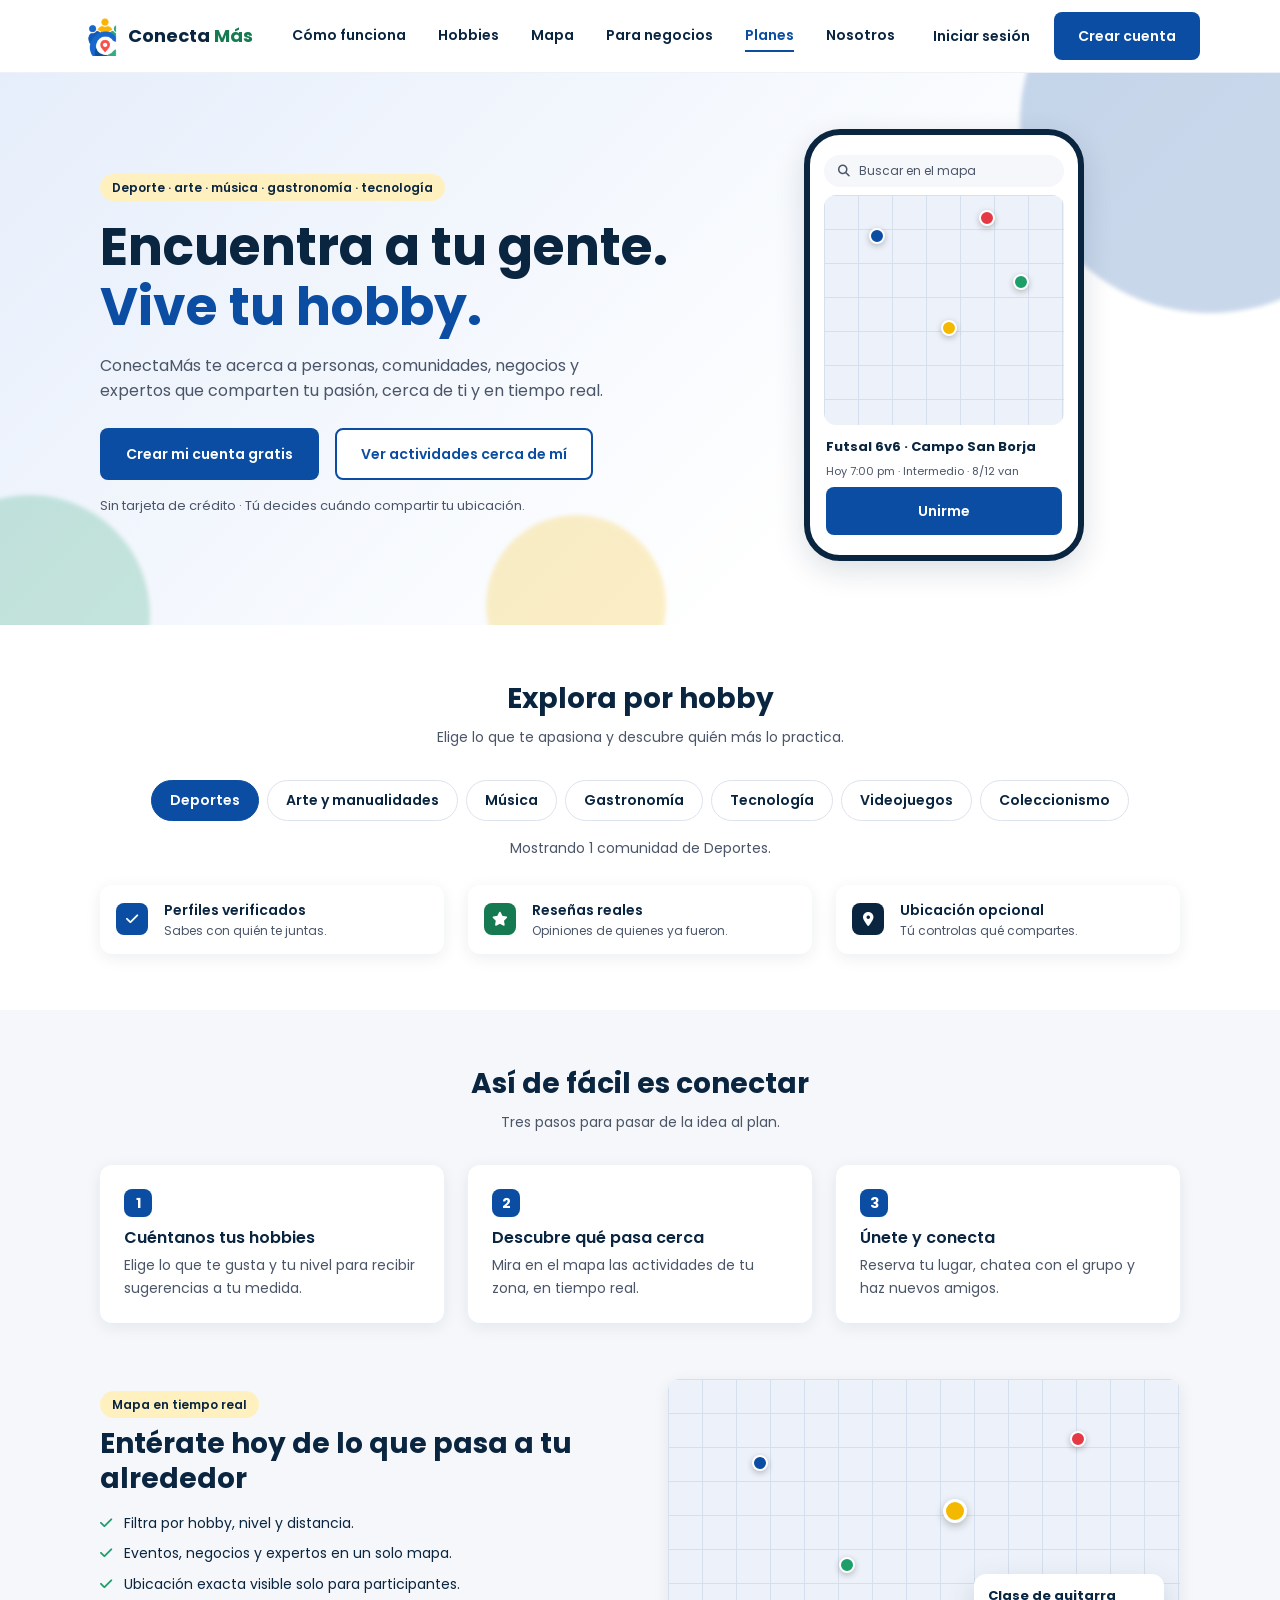
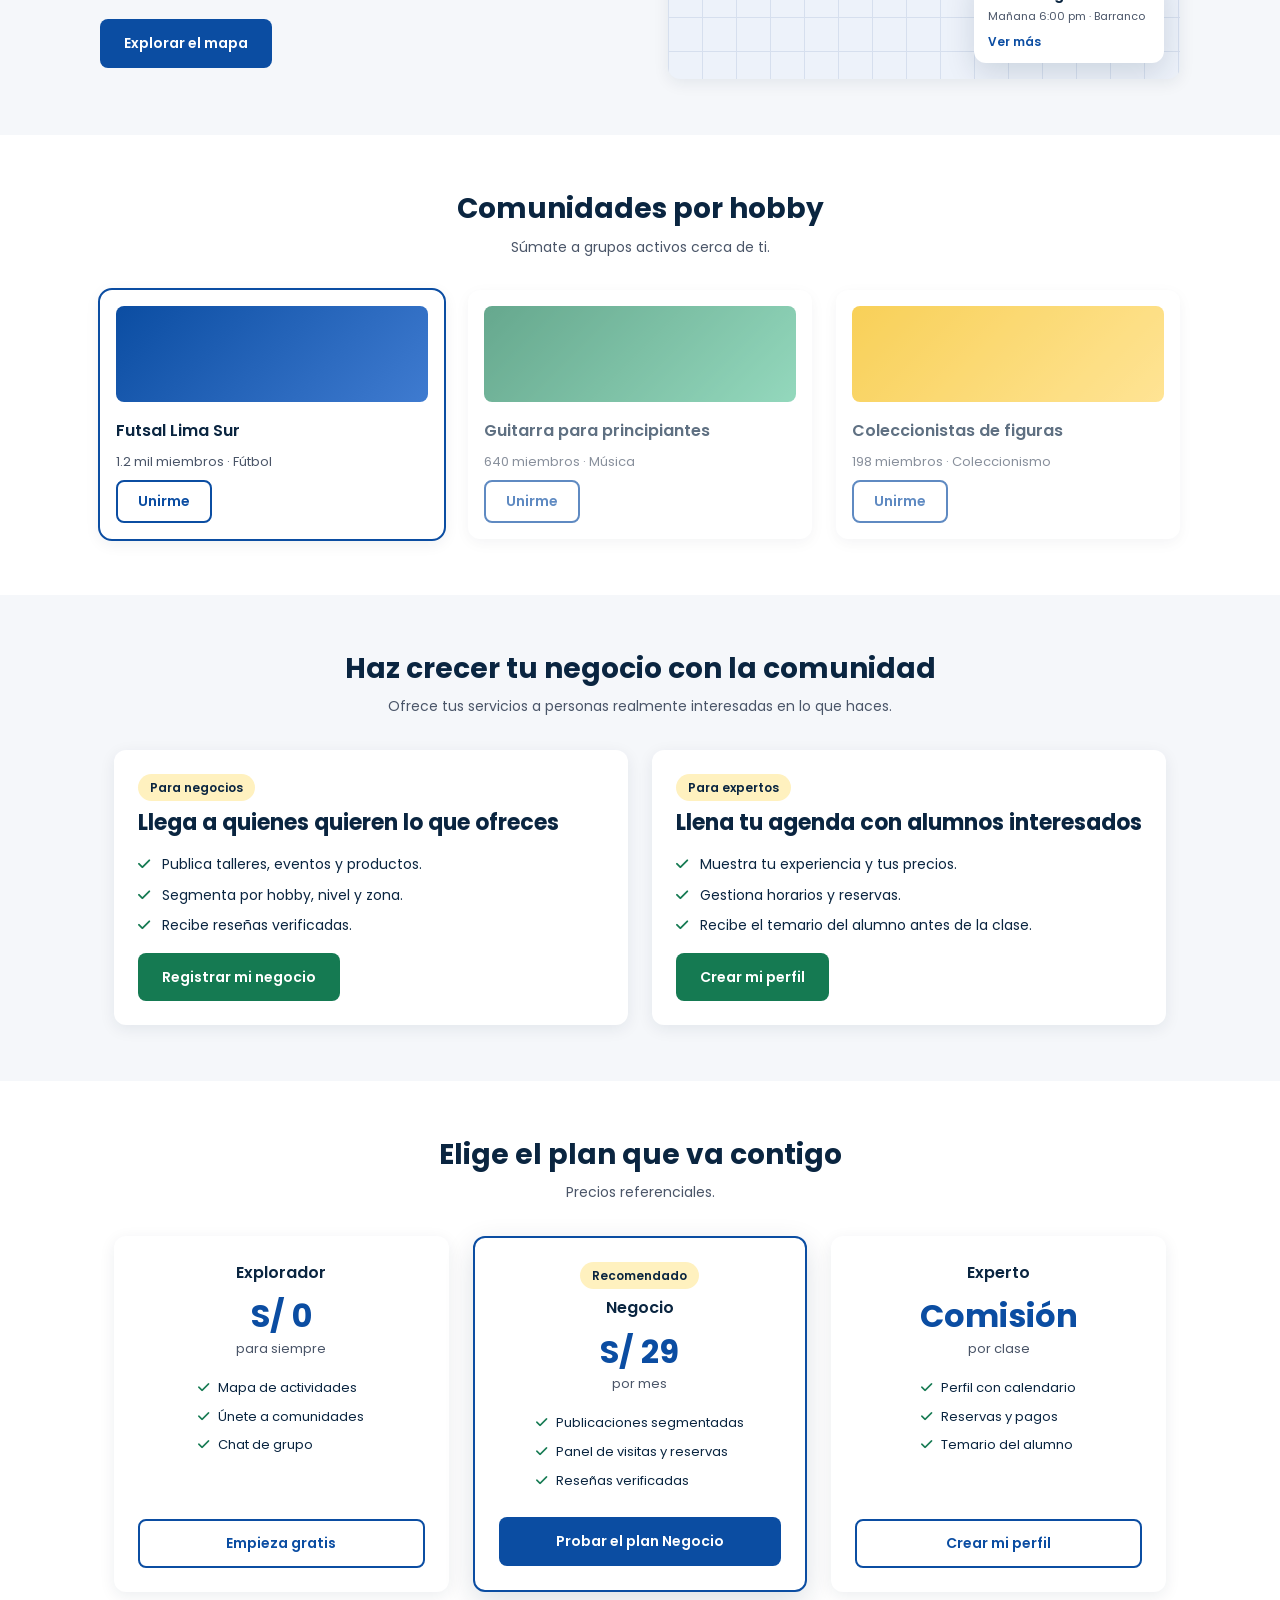
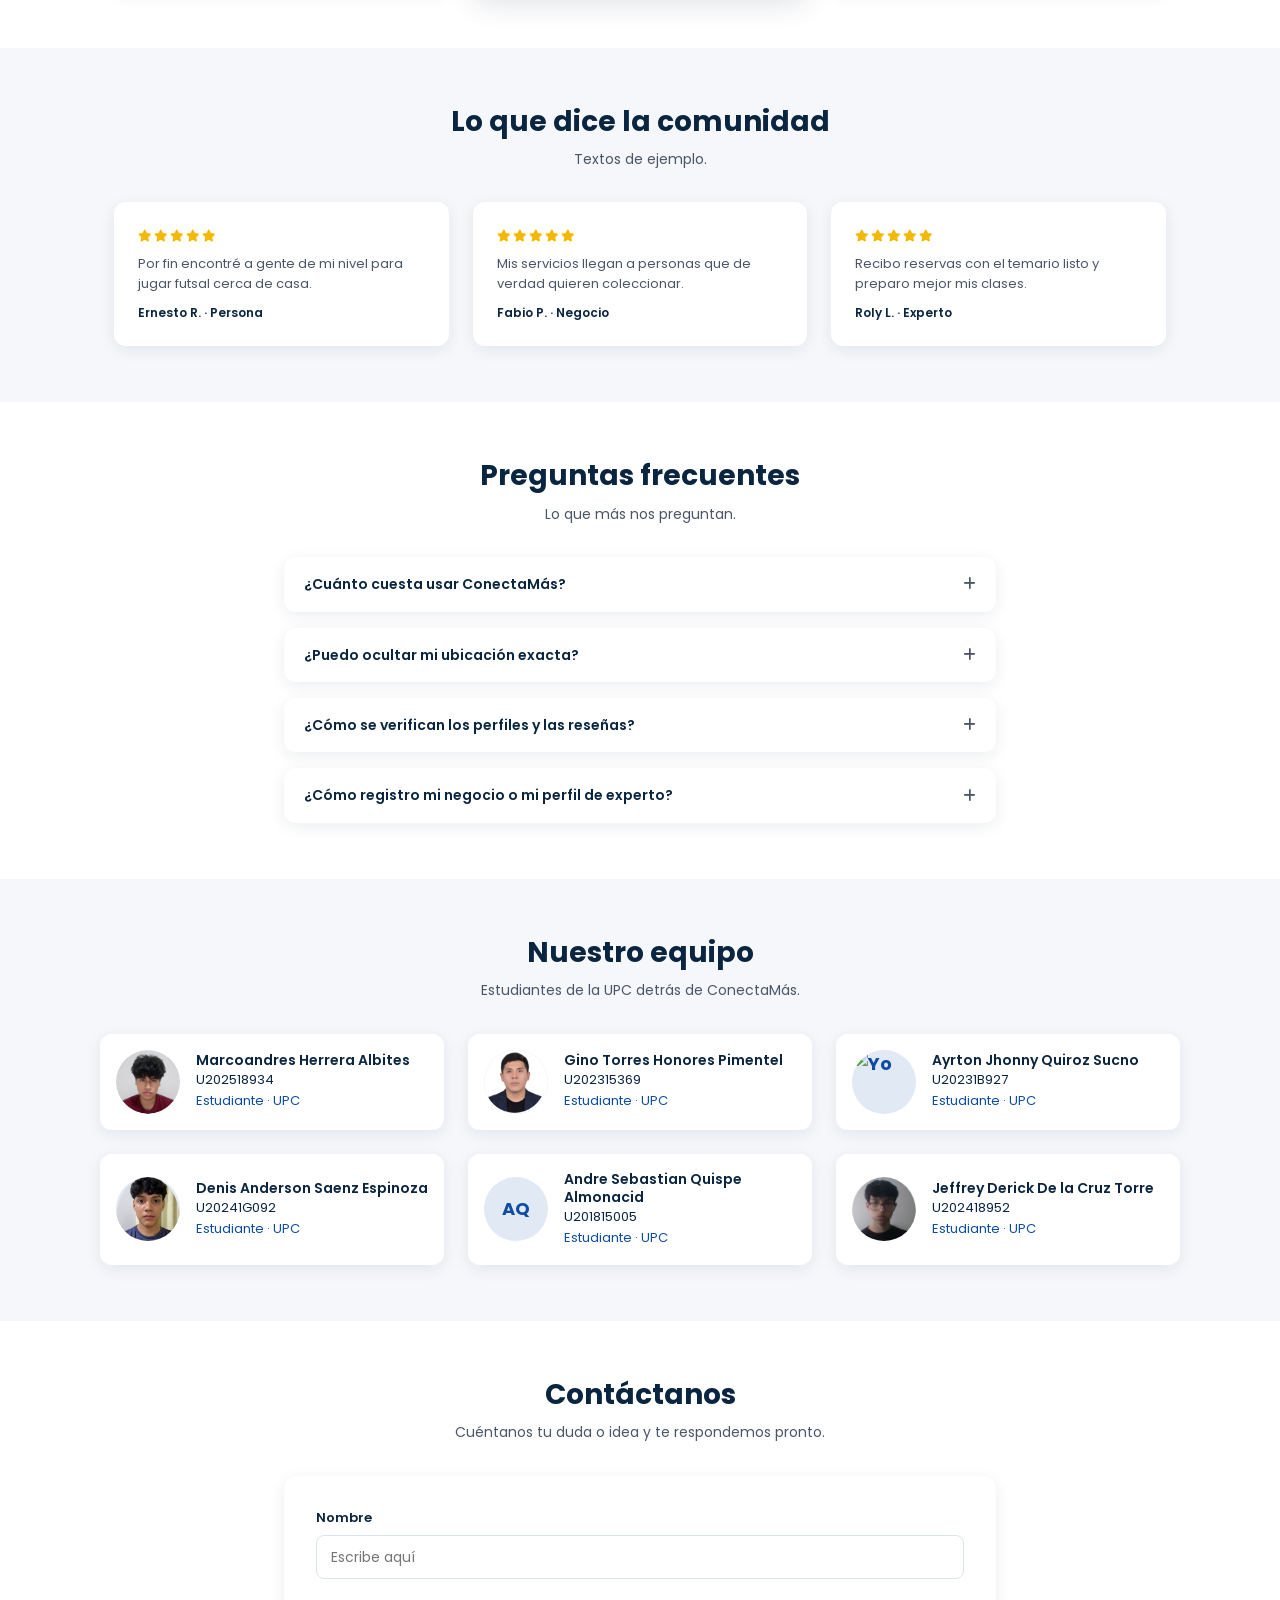
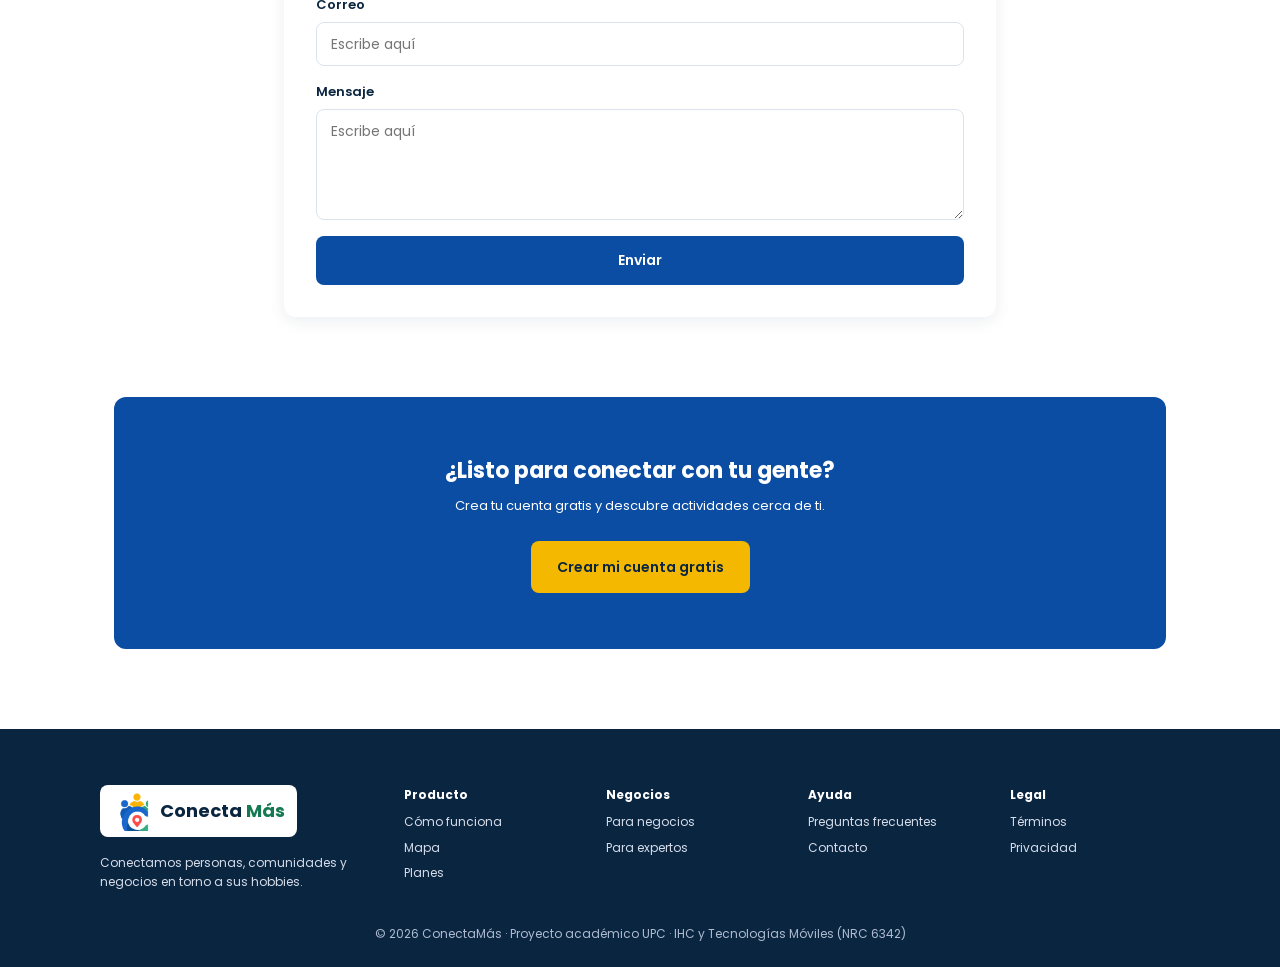
==== commit 17d509ff: "Add files via upload" ====
--- a/index.html
+++ b/index.html
@@ -334,7 +334,7 @@
         <div class="grid grid--3 team">
           <article class="card member"><span class="avatar" aria-hidden="true"><img src="./public/assets/images/Marcoandres.png" alt="Yo" width="600"></span><div><h3>Marcoandres Herrera Albites</h3><p class="small">U202518934</p><p class="small text-blue">Estudiante · UPC</p></div></article>
           <article class="card member"><span class="avatar" aria-hidden="true"><img src="./public/assets/images/Sebastian.png" alt="Yo" width="600"></span><div><h3>Gino Torres Honores Pimentel</h3><p class="small">U202315369</p><p class="small text-blue">Estudiante · UPC</p></div></article>
-          <article class="card member"><span class="avatar" aria-hidden="true">AQ</span><div><h3>Ayrton Jhonny Quiroz Sucno</h3><p class="small">U20231B927</p><p class="small text-blue">Estudiante · UPC</p></div></article>
+          <article class="card member"><span class="avatar" aria-hidden="true"><img src="./public/assets/images/Ayrton.png" alt="Yo" width="600"></span><div><h3>Ayrton Jhonny Quiroz Sucno</h3><p class="small">U20231B927</p><p class="small text-blue">Estudiante · UPC</p></div></article>
           <article class="card member"><span class="avatar" aria-hidden="true"><img src="./public/assets/images/Denis.png" alt="Denis"></span><div><h3>Denis Anderson Saenz Espinoza</h3><p class="small">U20241G092</p><p class="small text-blue">Estudiante · UPC</p></div></article>
           <article class="card member"><span class="avatar" aria-hidden="true">AQ</span><div><h3>Andre Sebastian Quispe Almonacid</h3><p class="small">U201815005</p><p class="small text-blue">Estudiante · UPC</p></div></article>
           <article class="card member"><span class="avatar" aria-hidden="true"><img src="./public/assets/images/Jeffrey.png" alt="Jeffrey"></span><div><h3>Jeffrey Derick De la Cruz Torre</h3><p class="small">U202418952</p><p class="small text-blue">Estudiante · UPC</p></div></article>
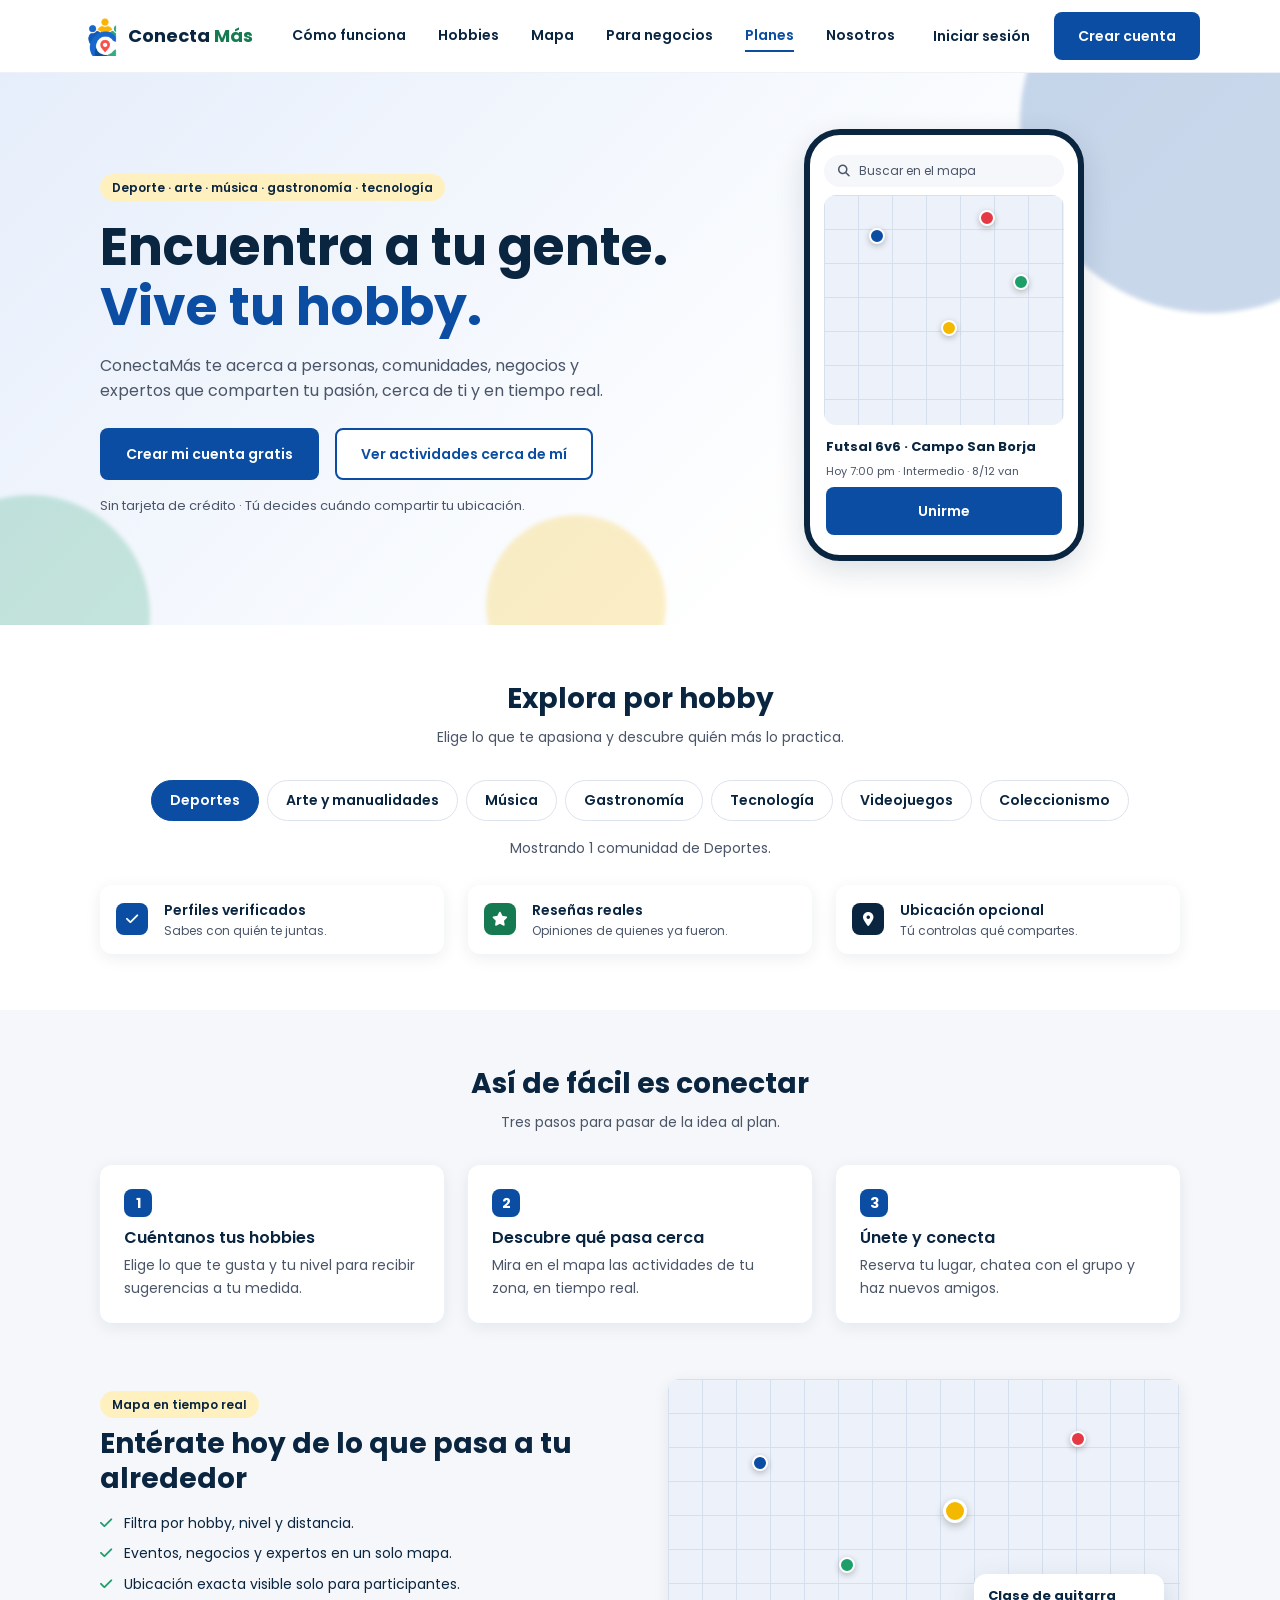
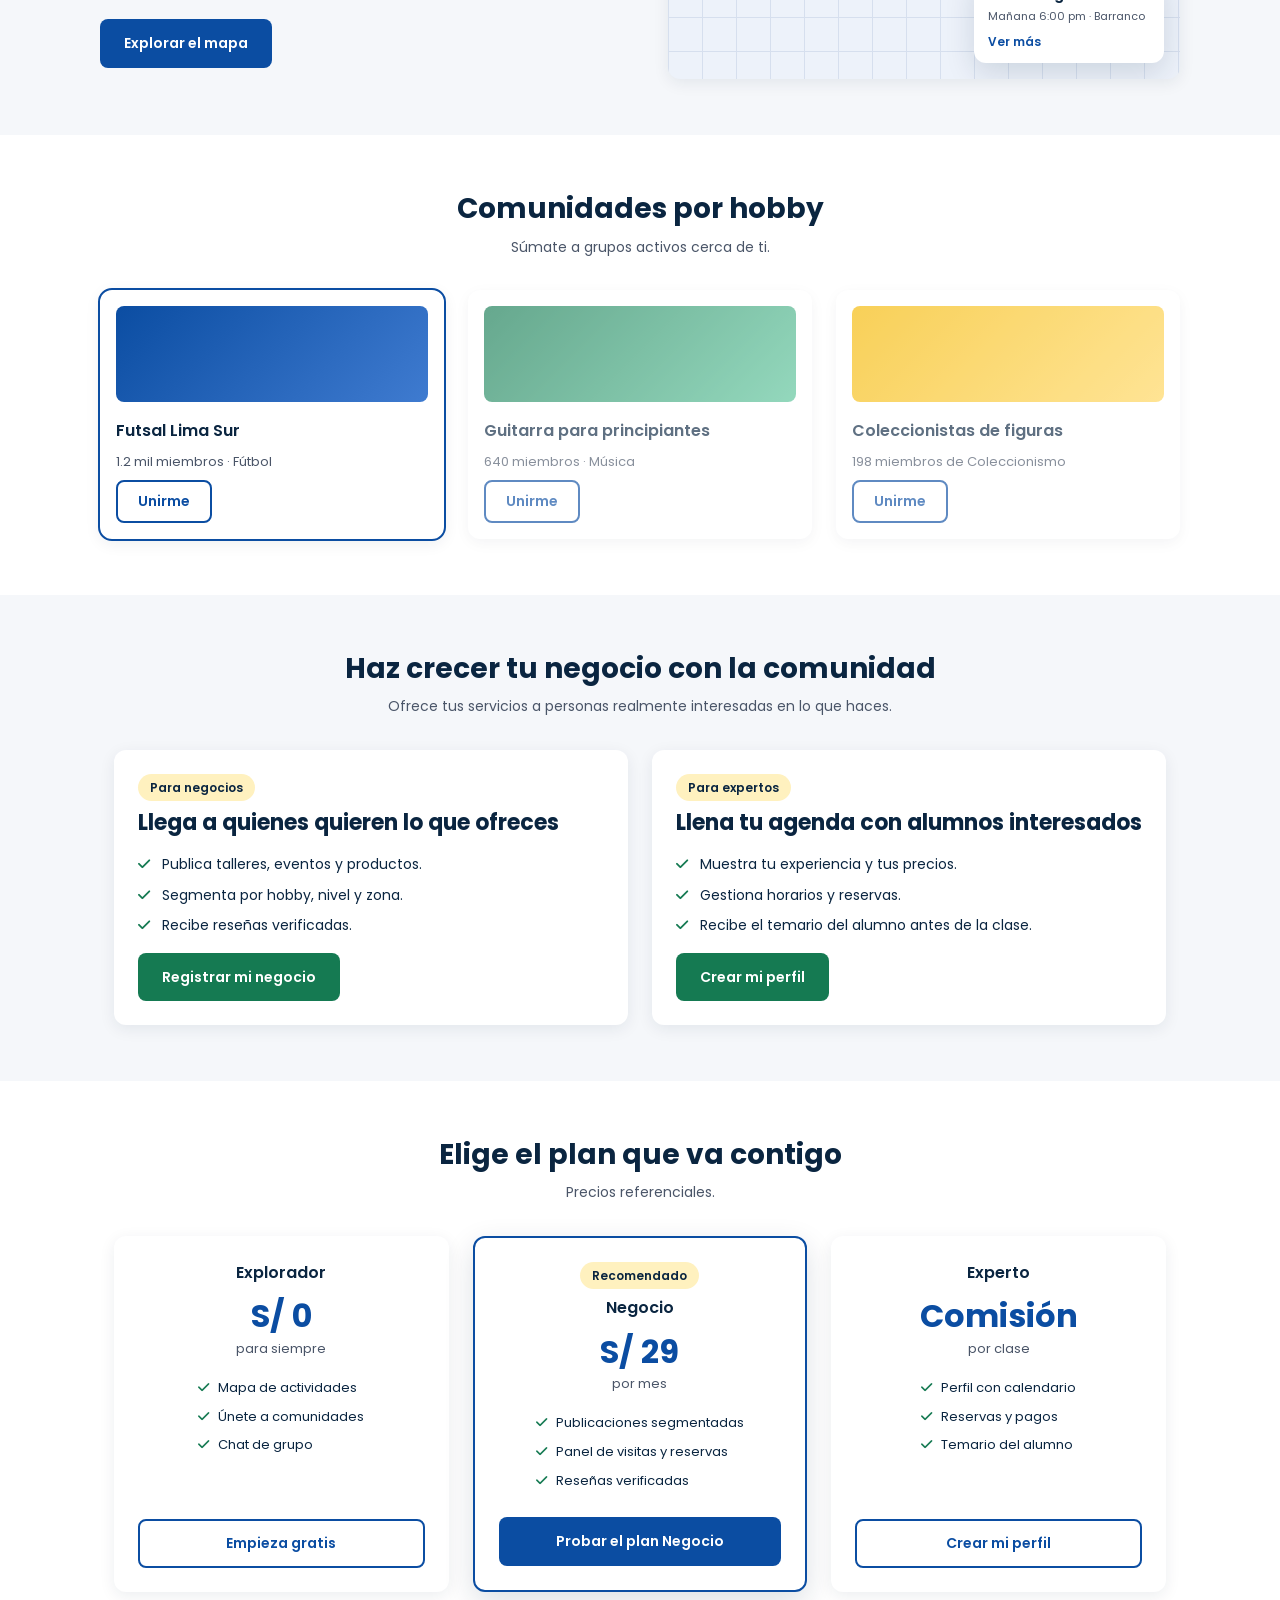
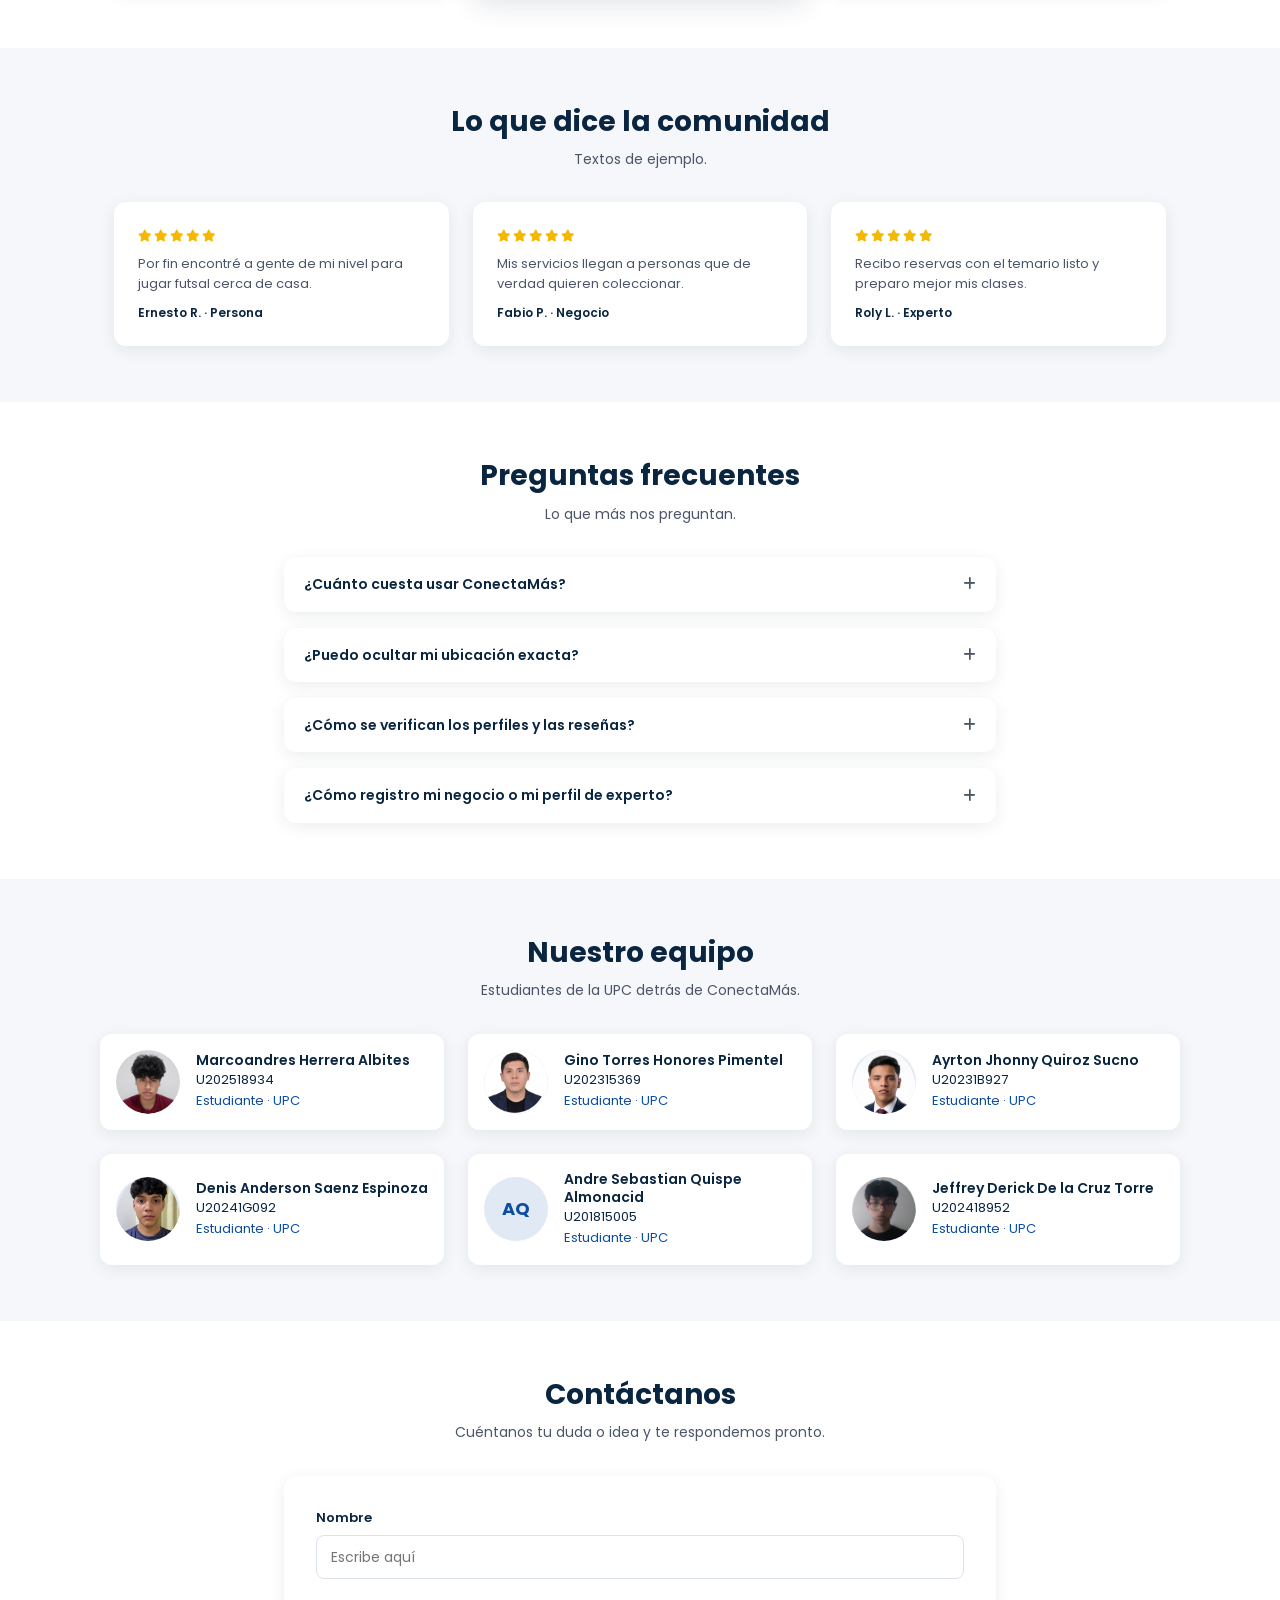
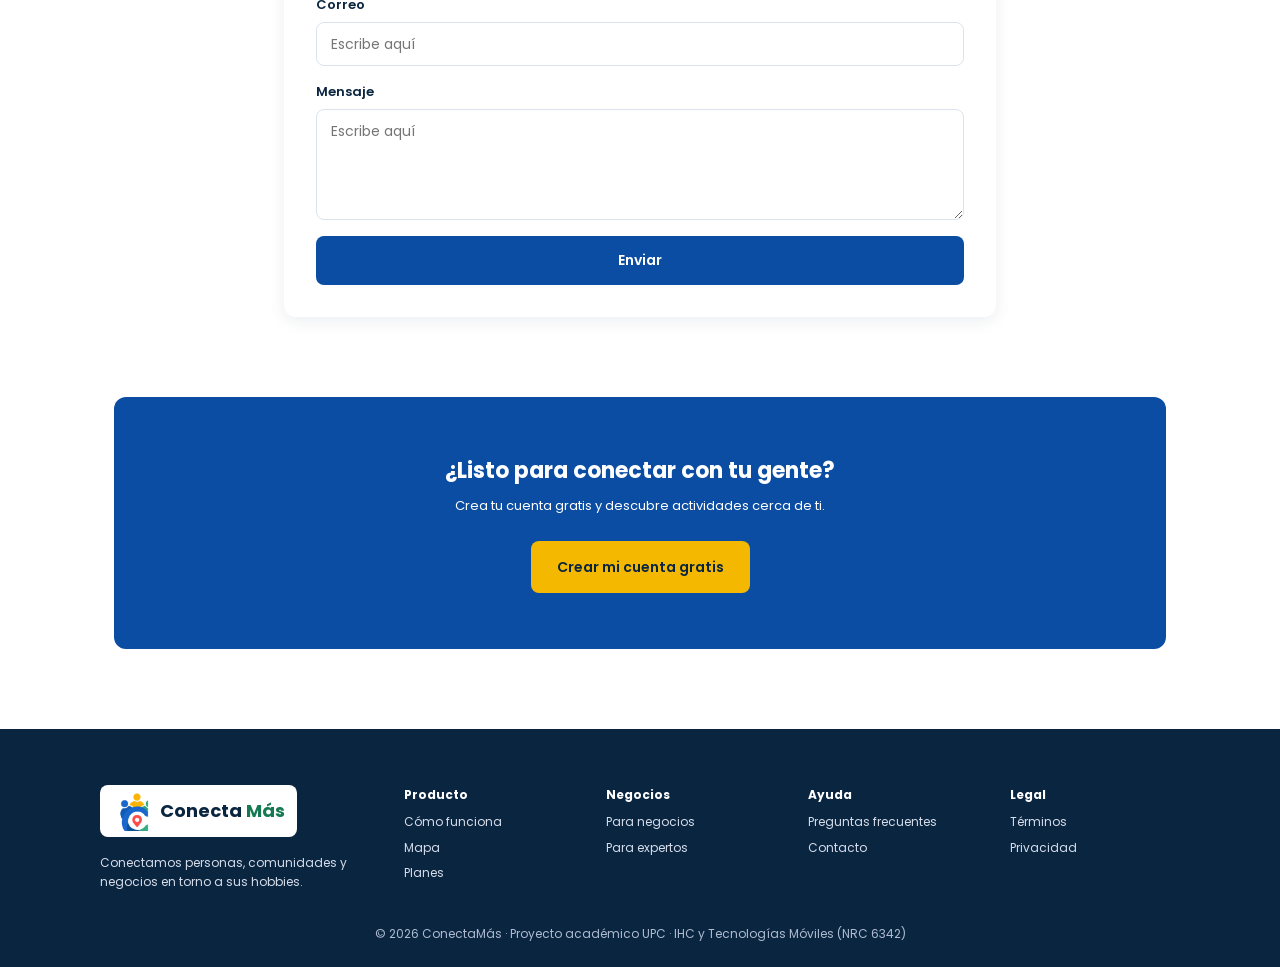
==== commit 07bfda8c: "Fix:Cambios y mejoras en el diseno" ====
--- a/index.html
+++ b/index.html
@@ -190,7 +190,7 @@
             <div class="community__banner community__banner--yellow"></div>
             <div class="community__body">
               <h3>Coleccionistas de figuras</h3>
-              <p class="small muted">198 miembros · Coleccionismo</p>
+              <p class="small muted">198 miembros de Coleccionismo</p>
               <button class="btn btn--outline btn--sm">Unirme</button>
             </div>
           </article>
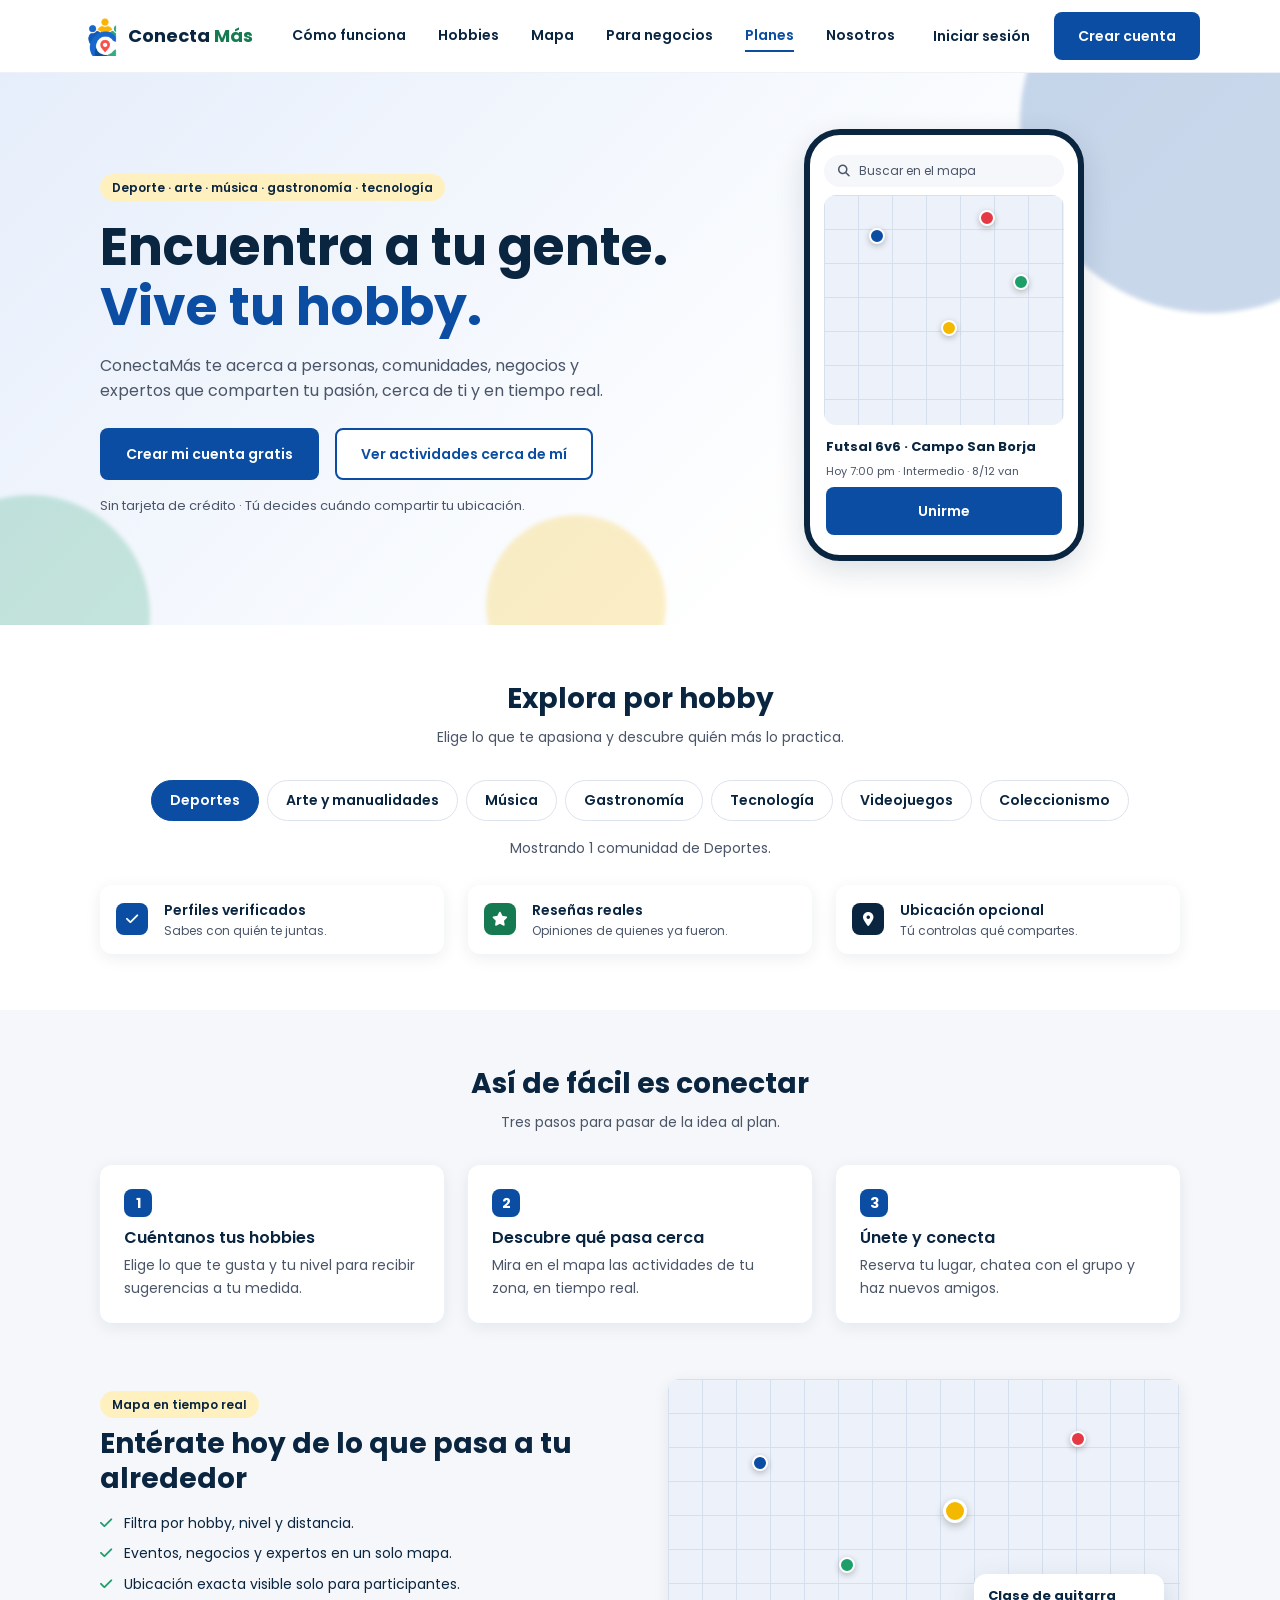
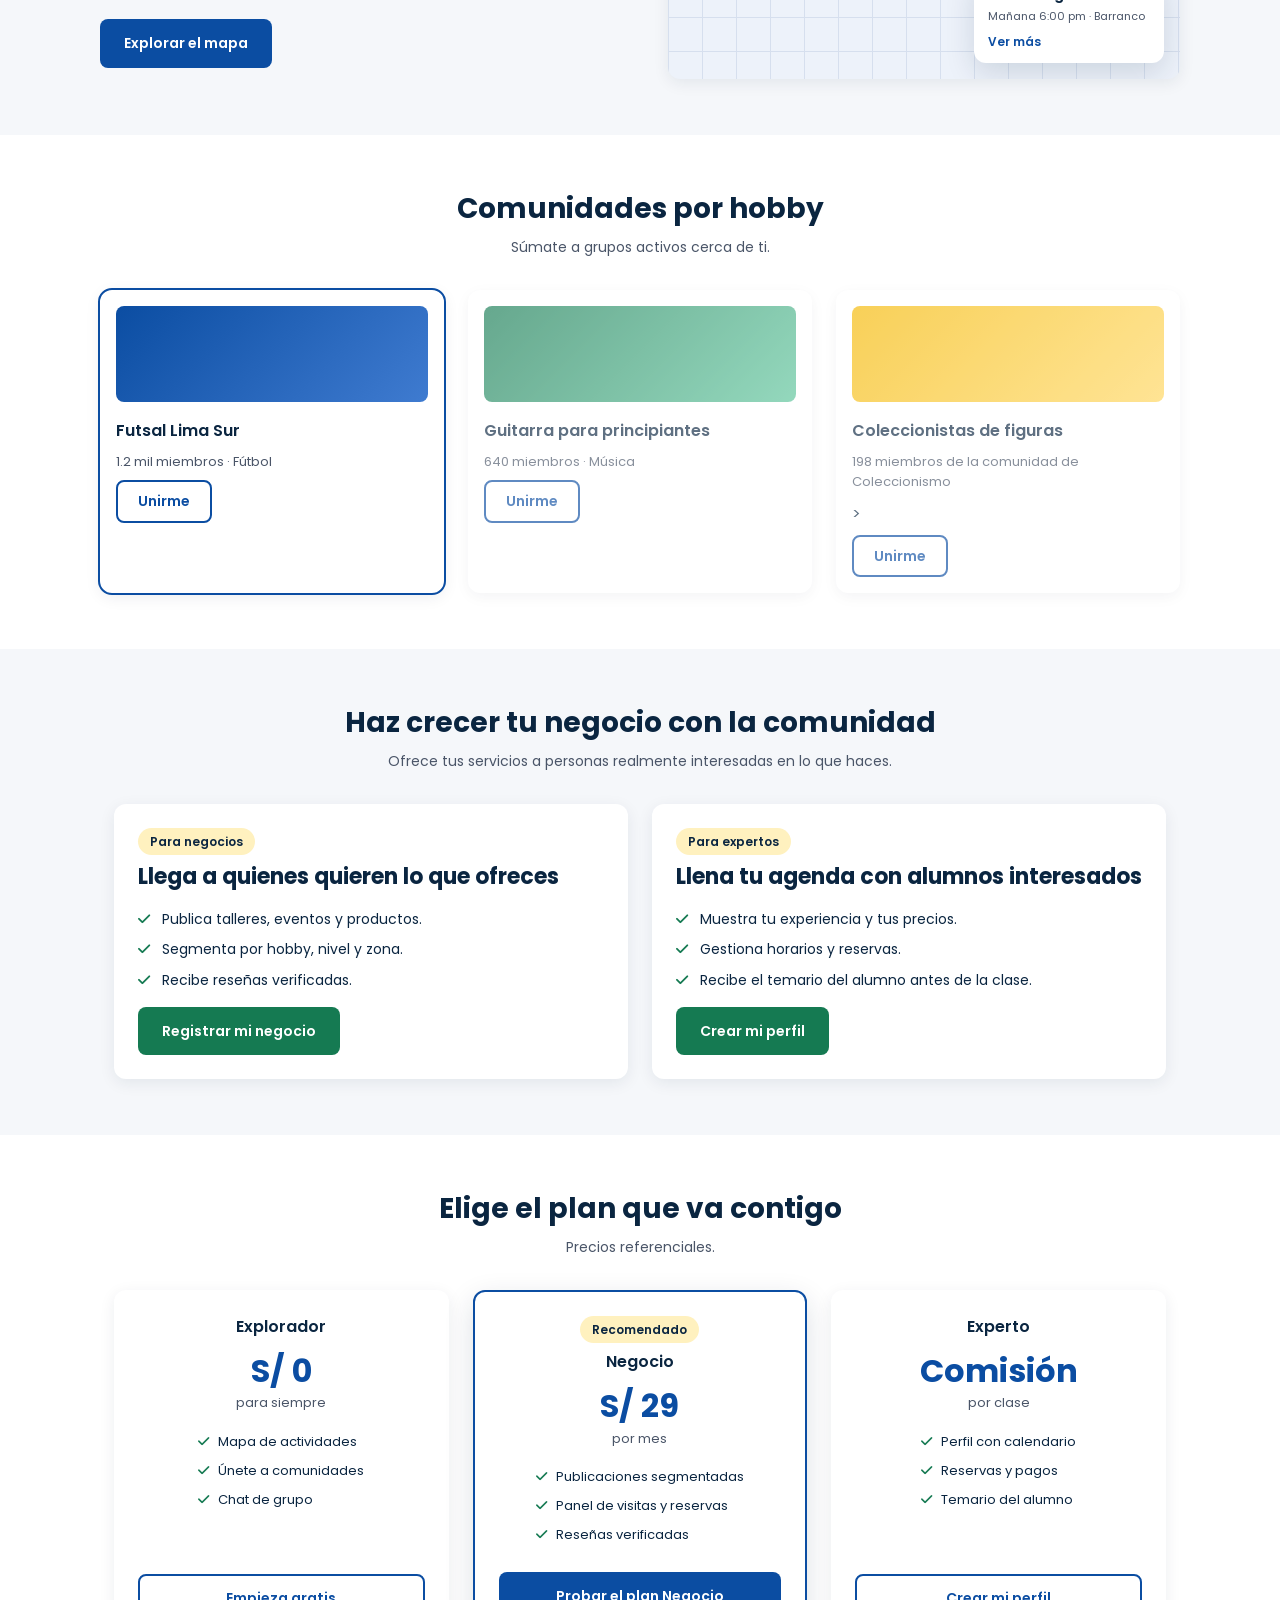
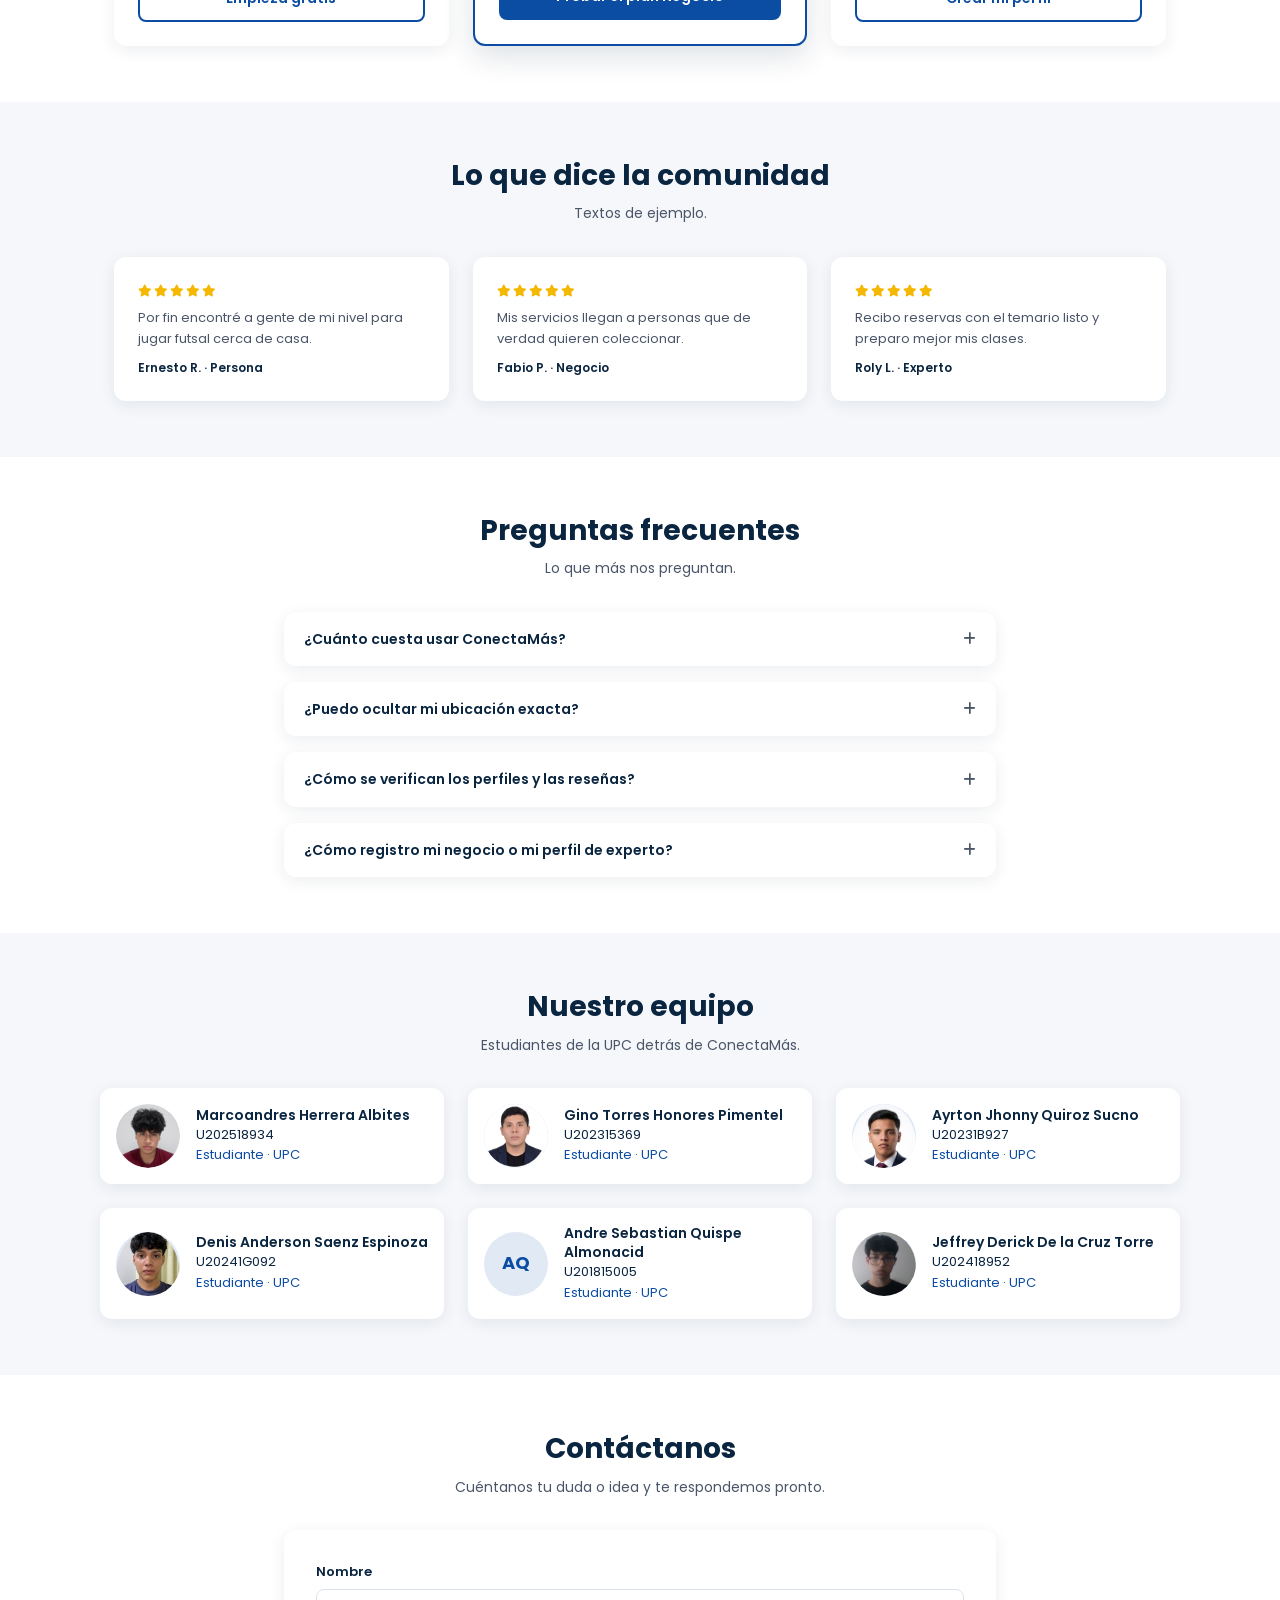
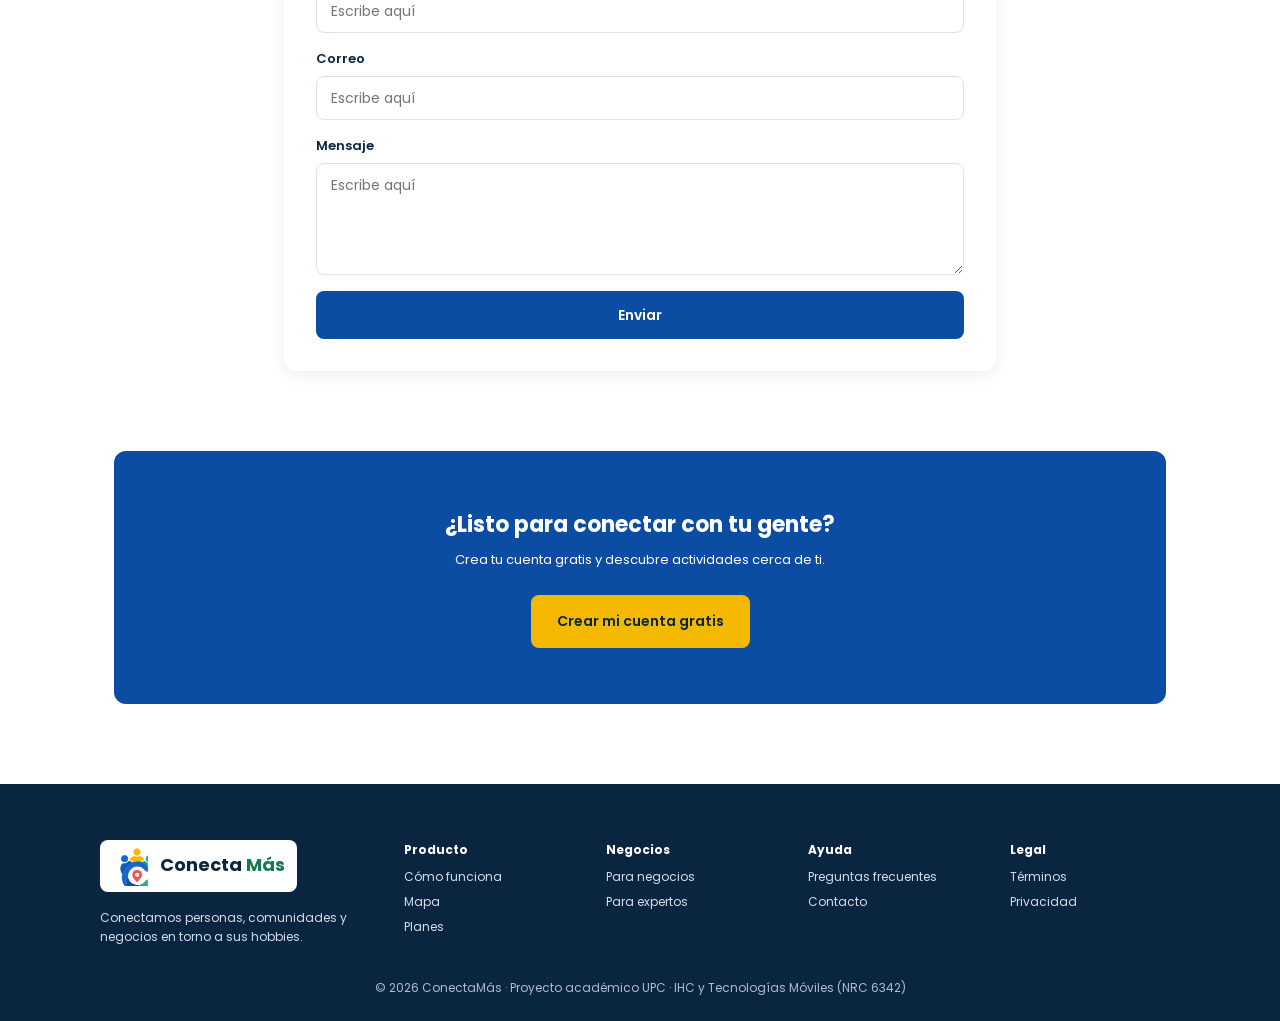
==== commit cec81ff3: "Fix:Cambios y mejoras en el diseno" ====
--- a/index.html
+++ b/index.html
@@ -190,7 +190,7 @@
             <div class="community__banner community__banner--yellow"></div>
             <div class="community__body">
               <h3>Coleccionistas de figuras</h3>
-              <p class="small muted">198 miembros de Coleccionismo</p>
+              <p class="small muted">198 miembros de la comunidad de Coleccionismo</p>>
               <button class="btn btn--outline btn--sm">Unirme</button>
             </div>
           </article>
